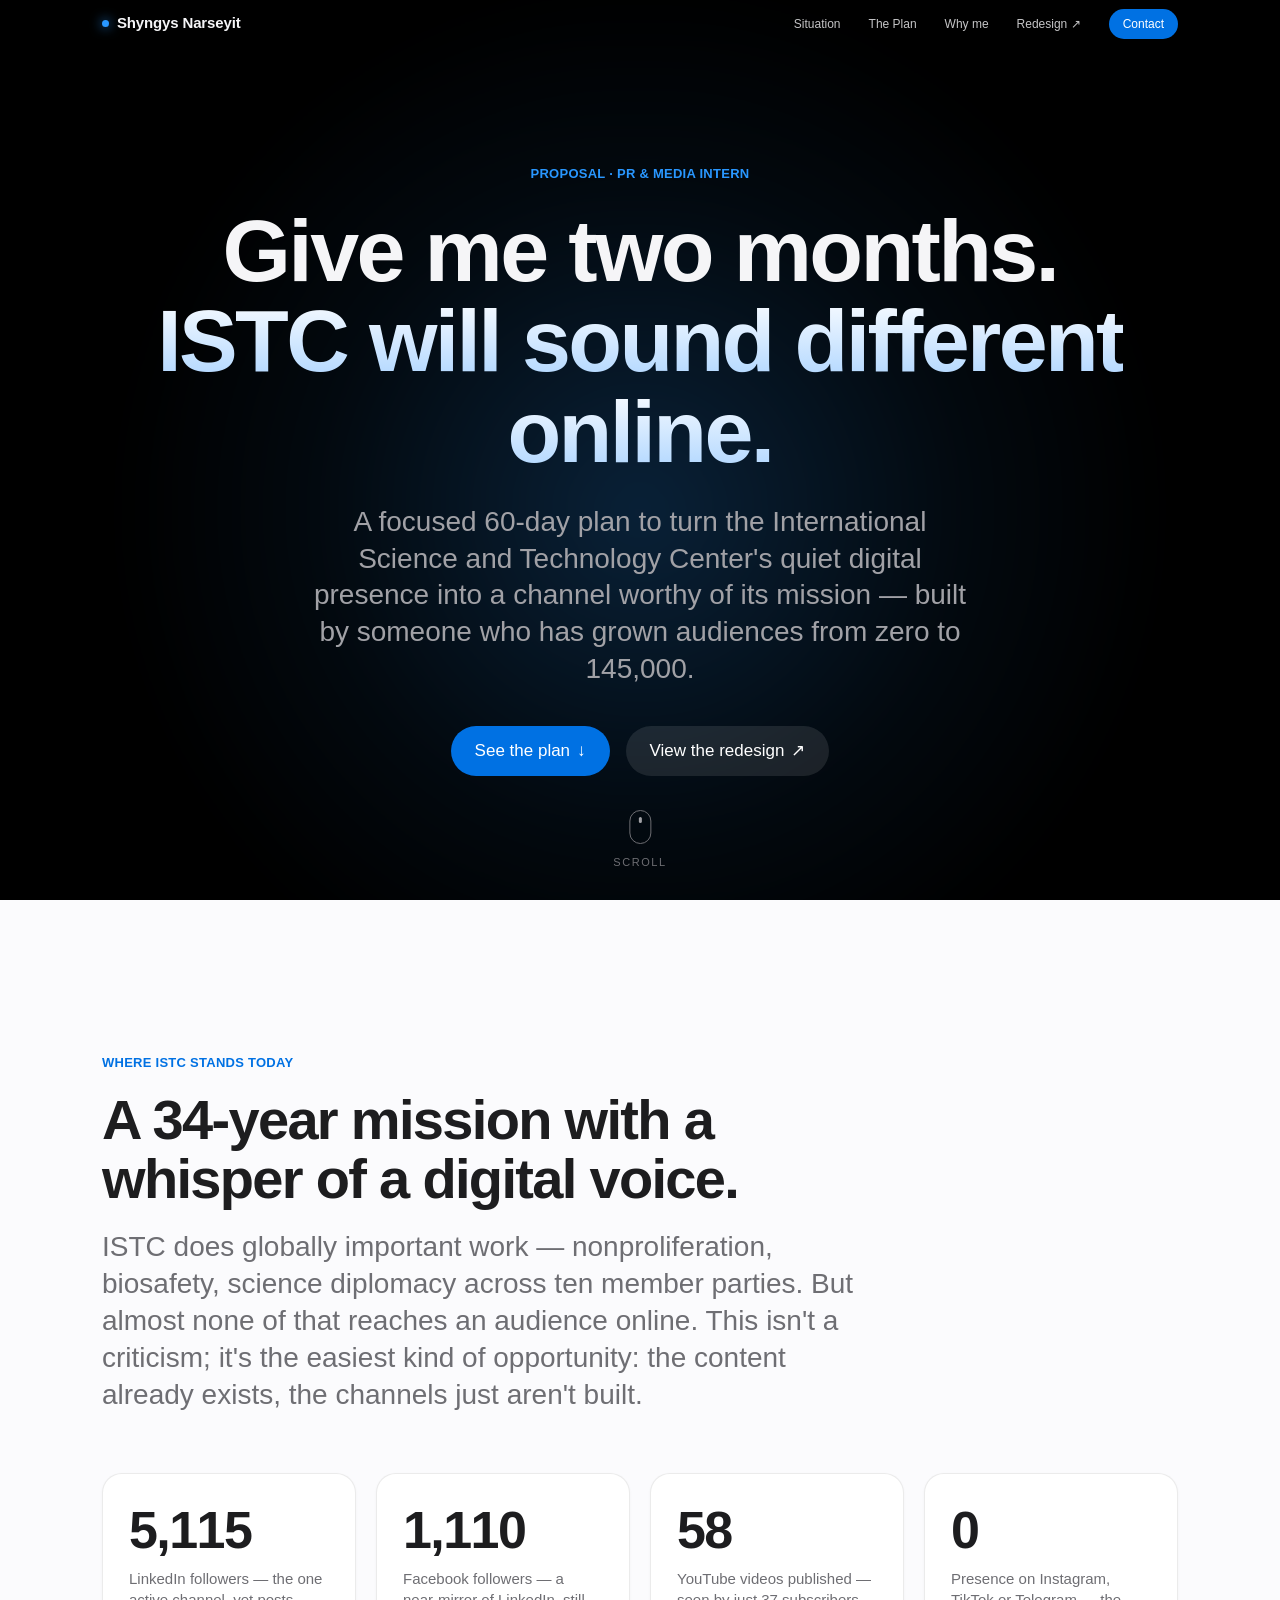
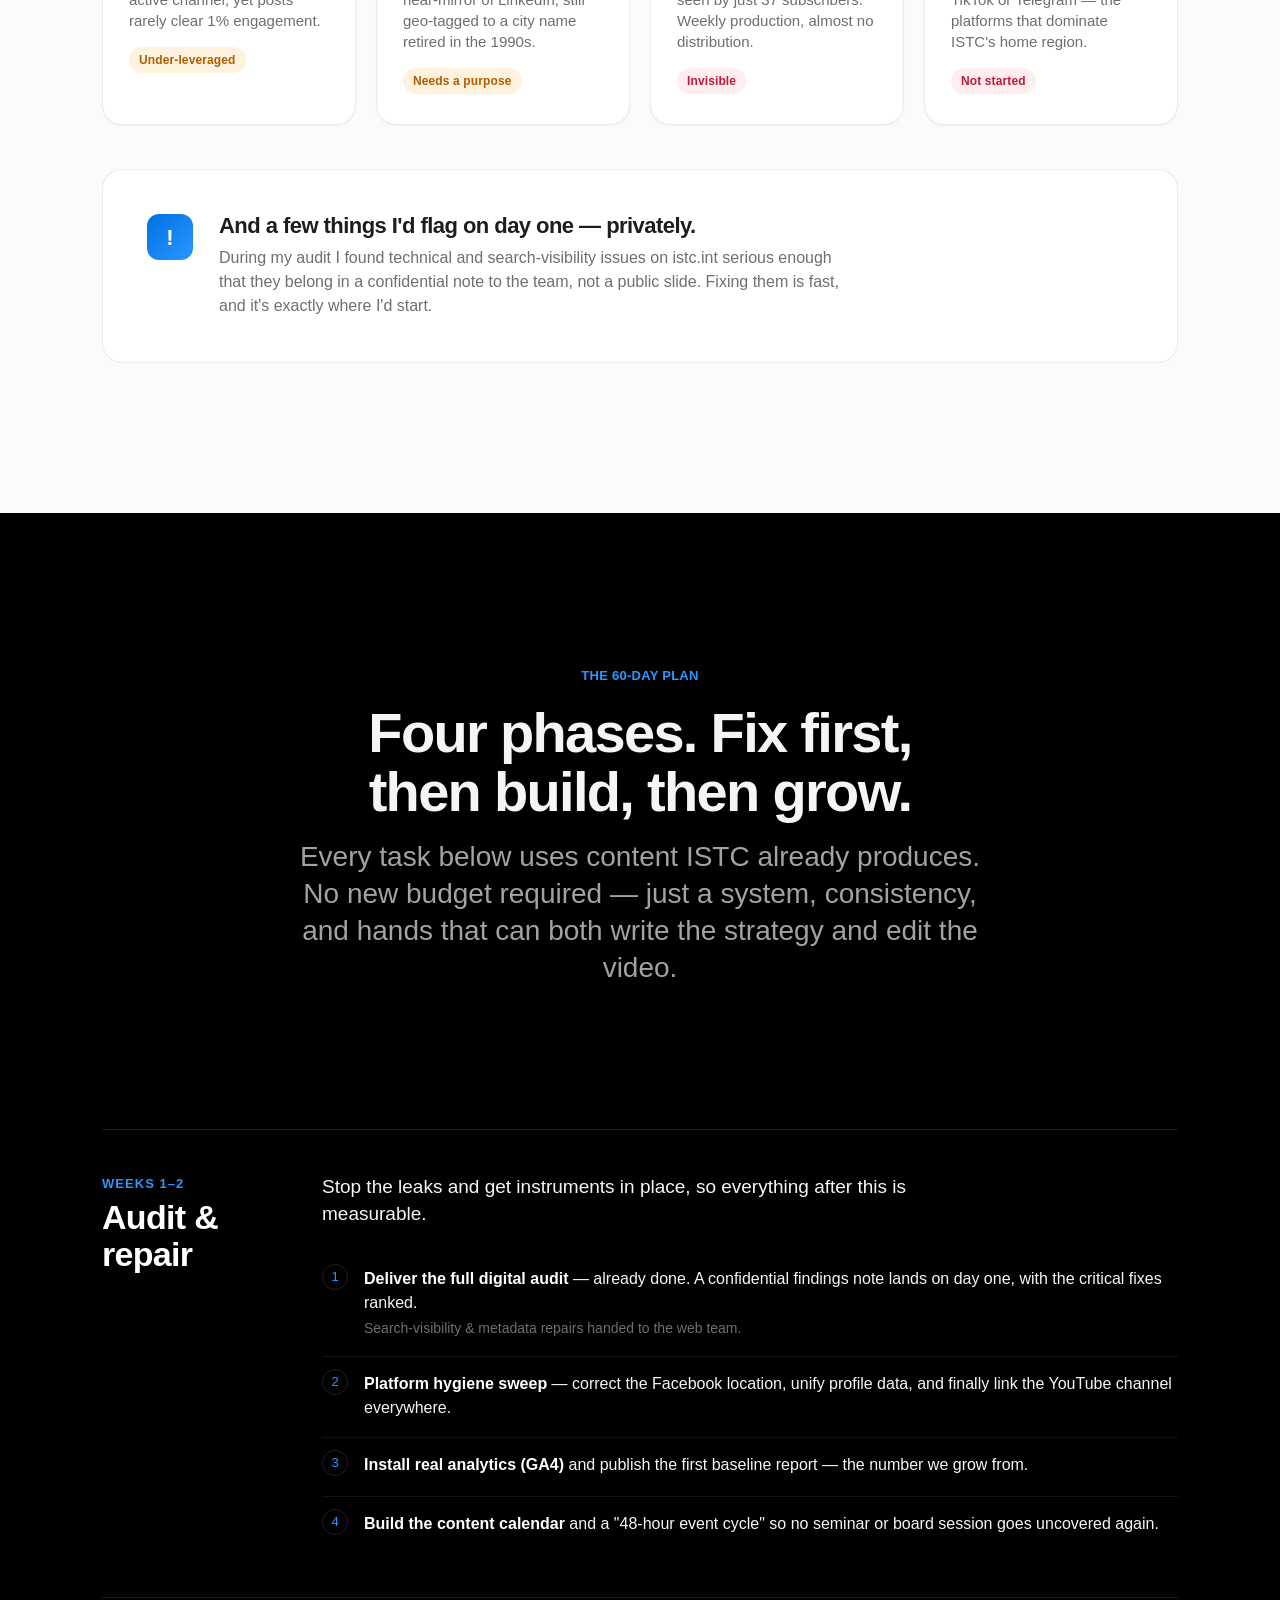
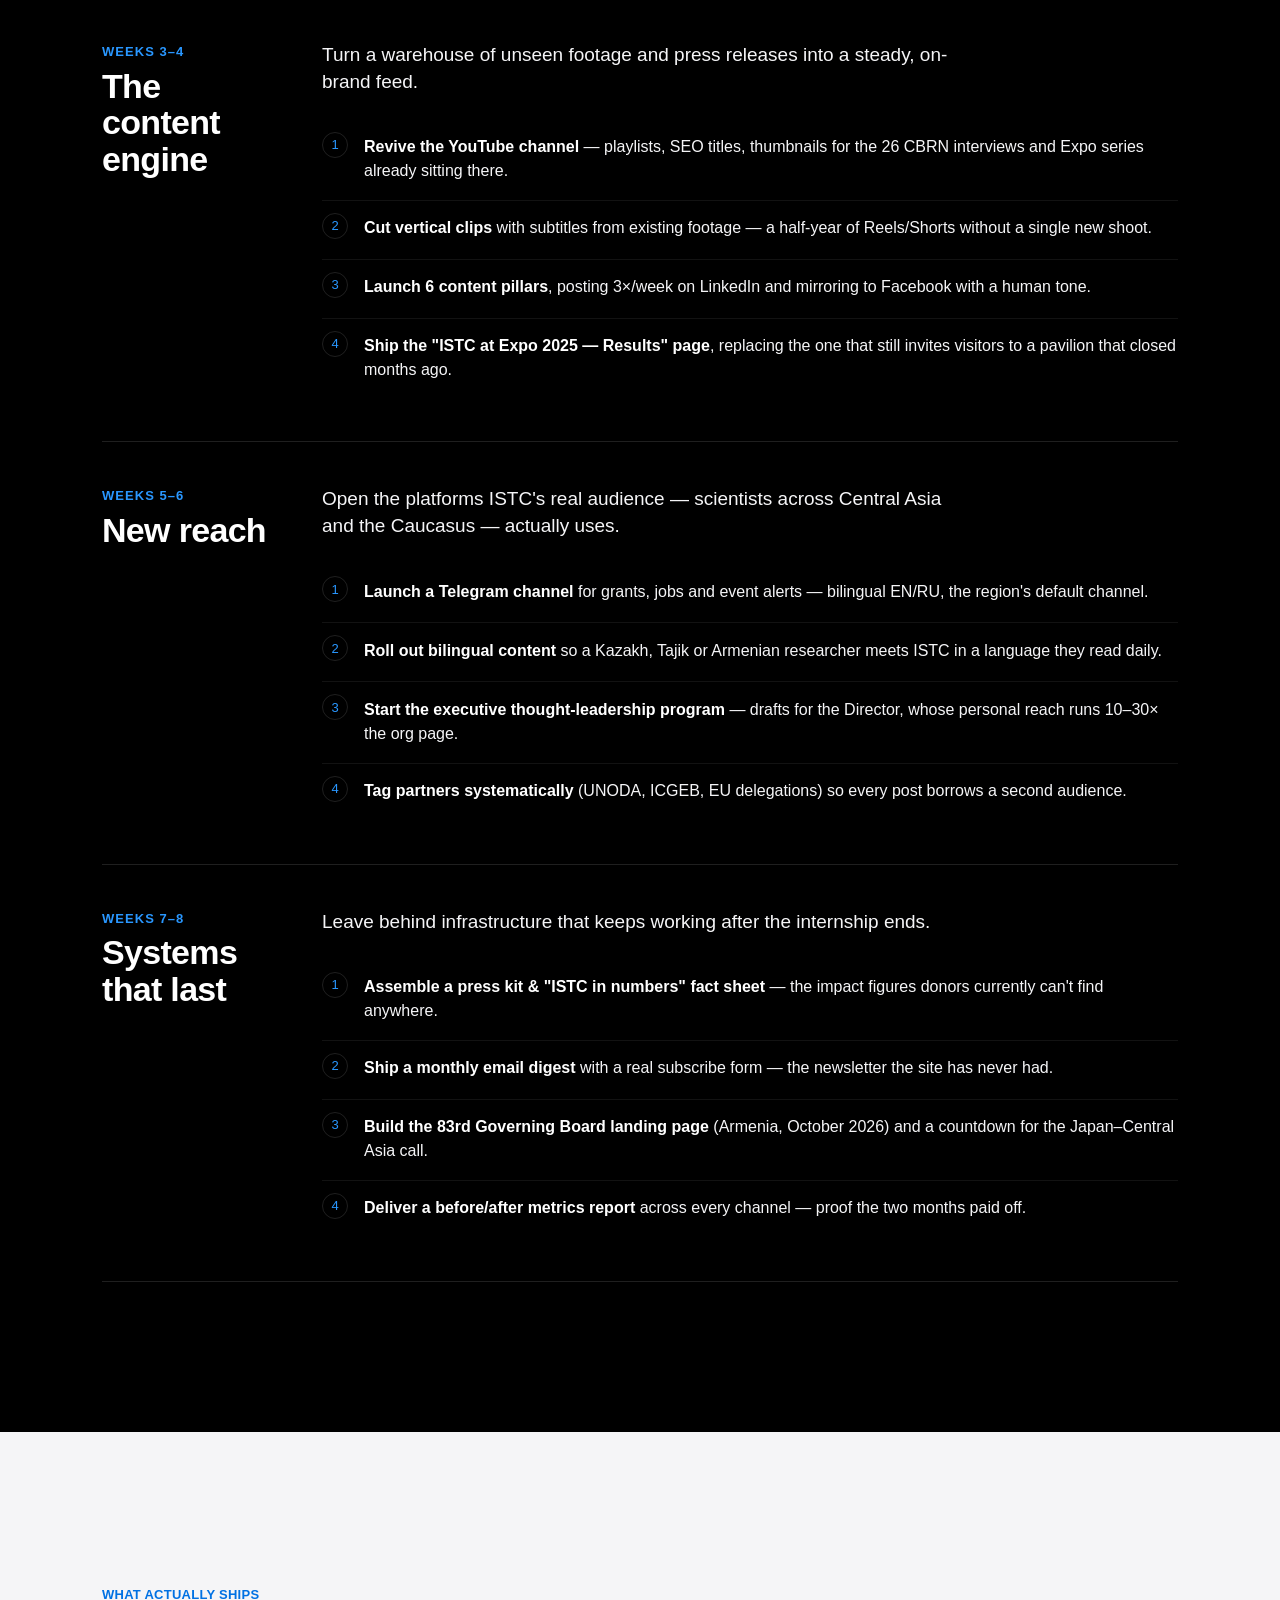
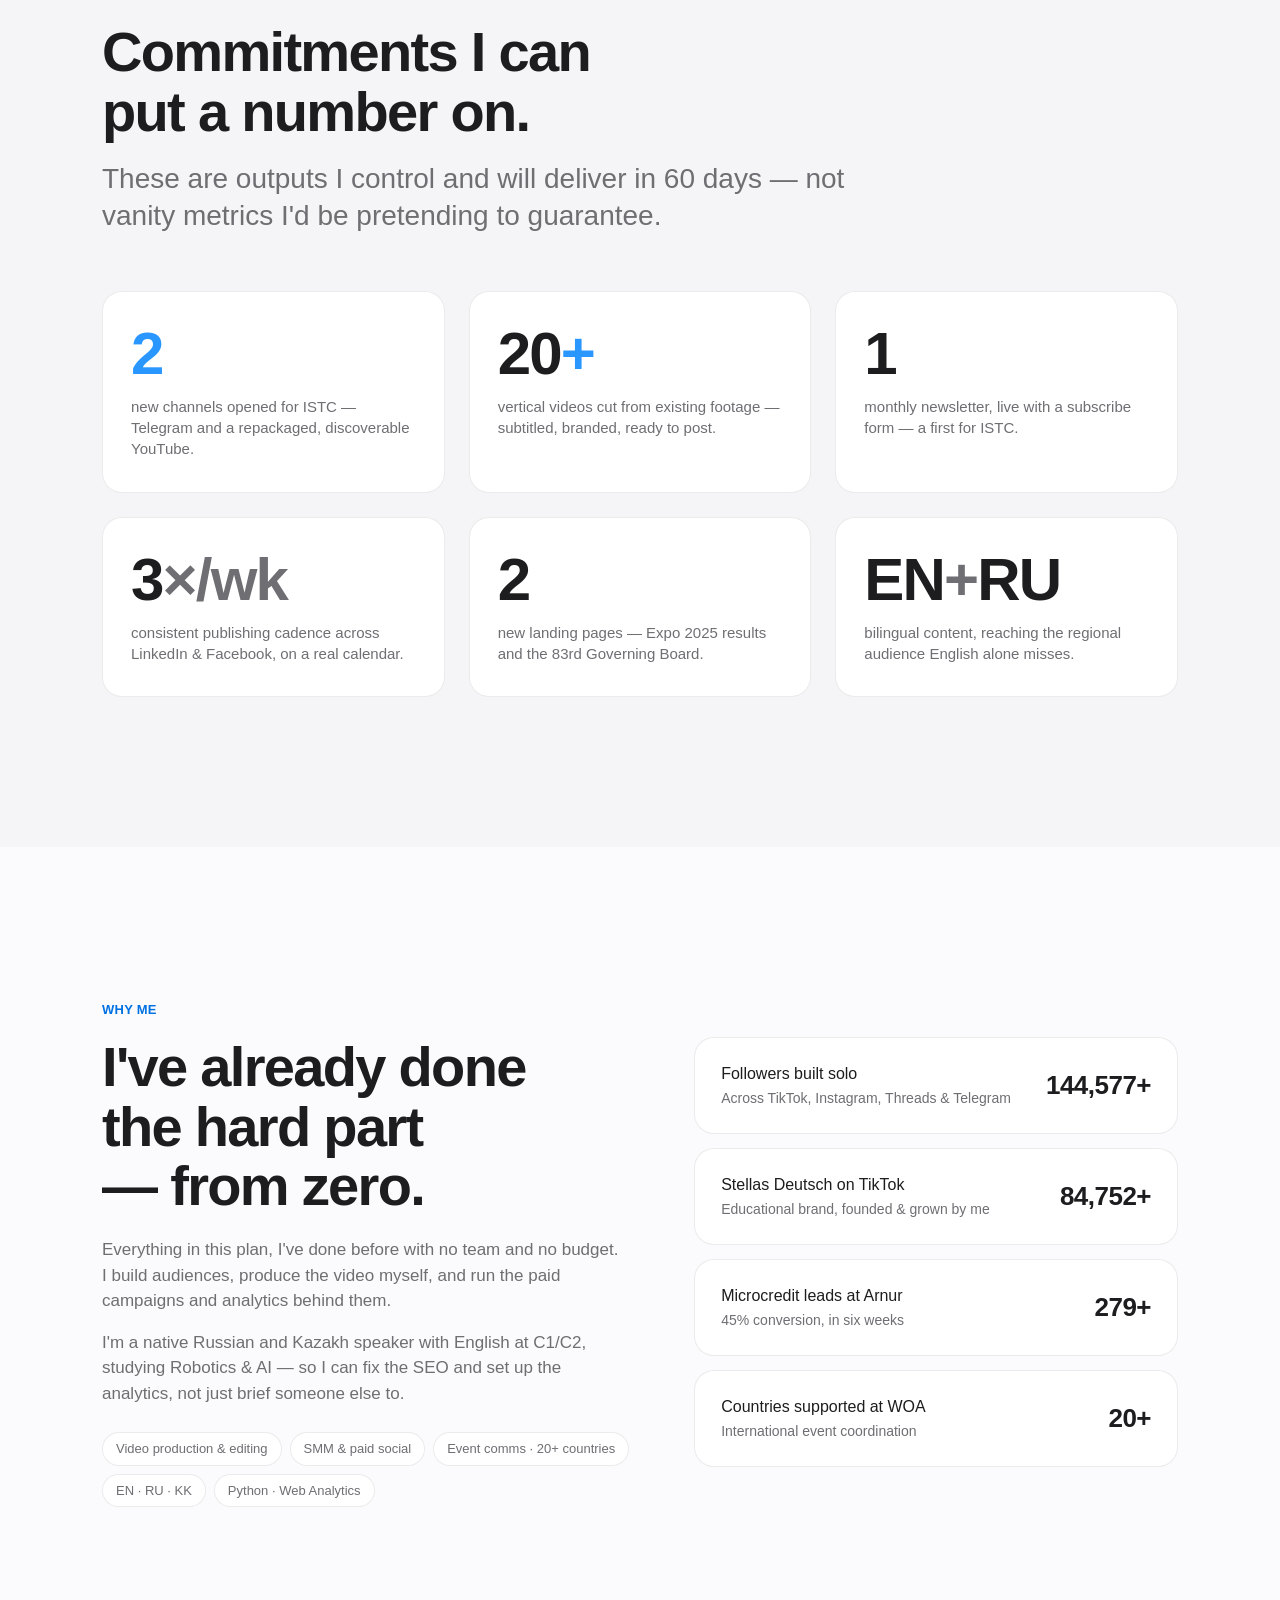
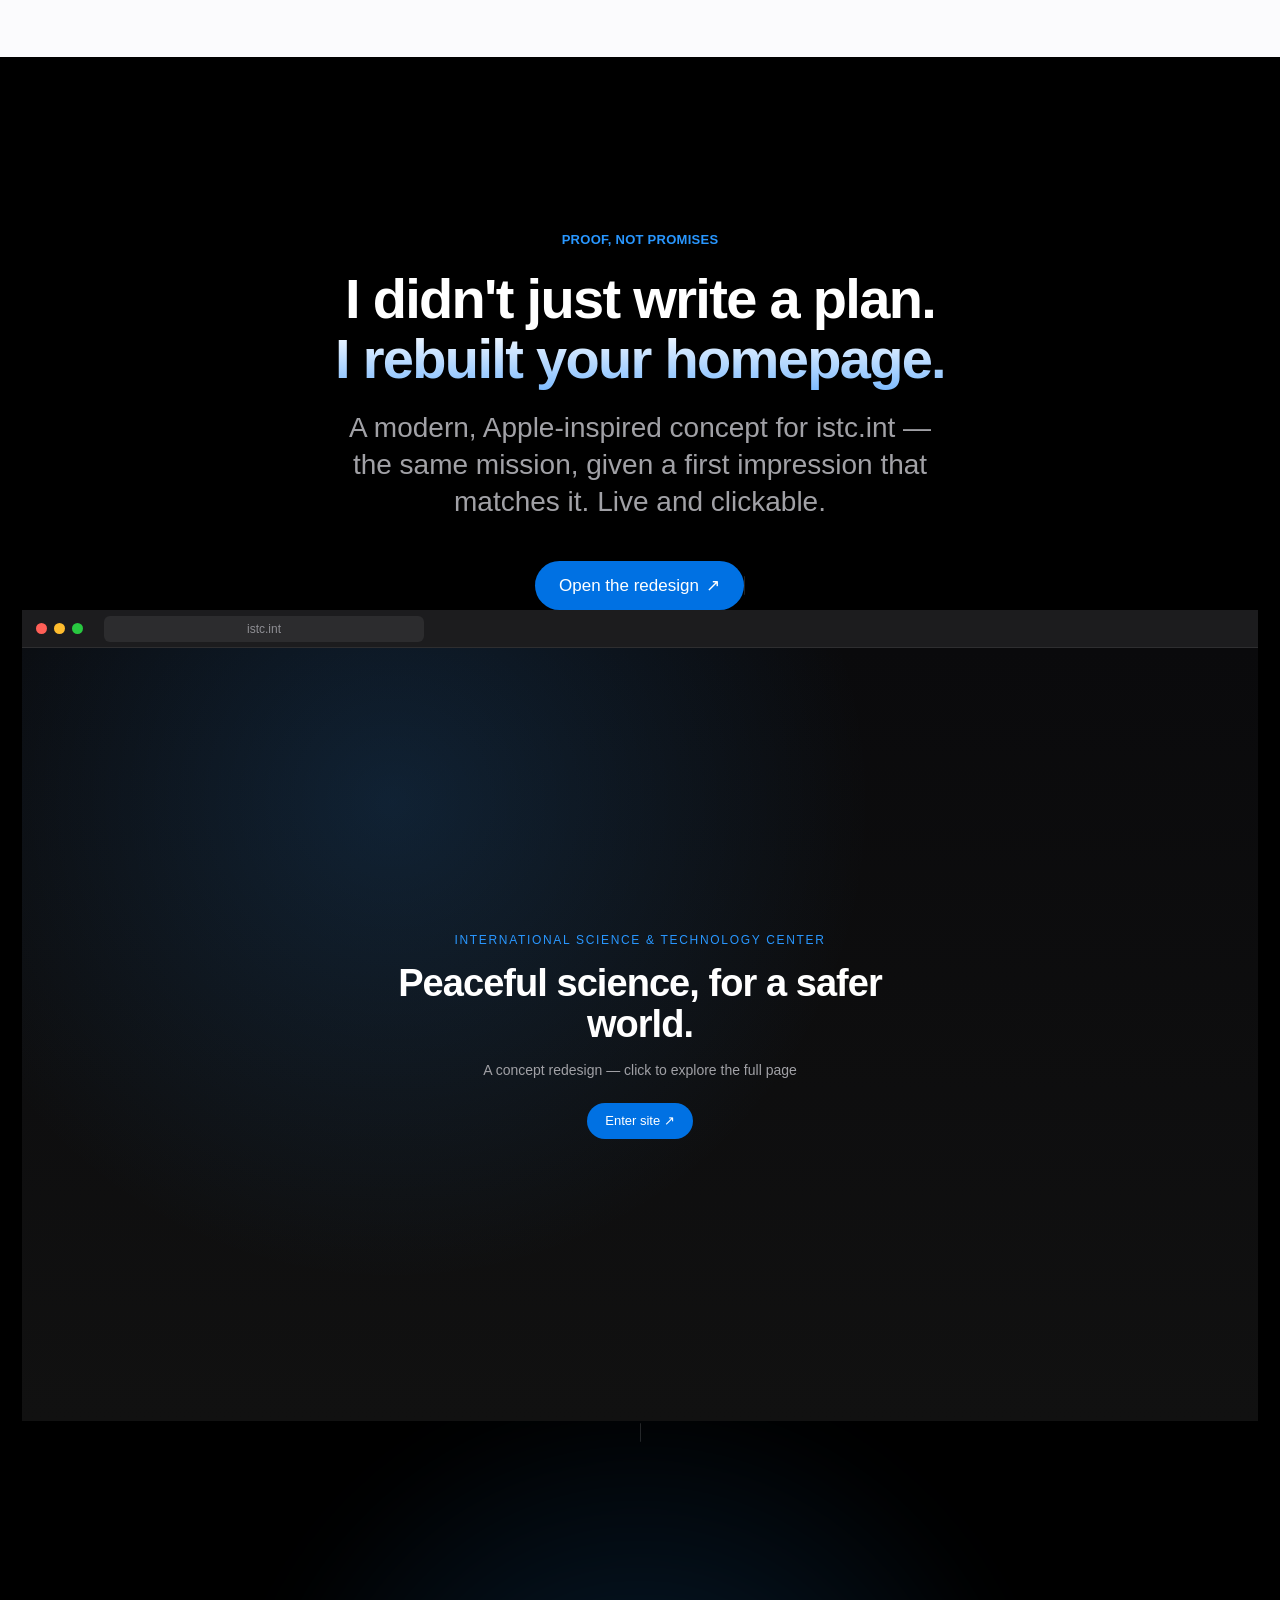
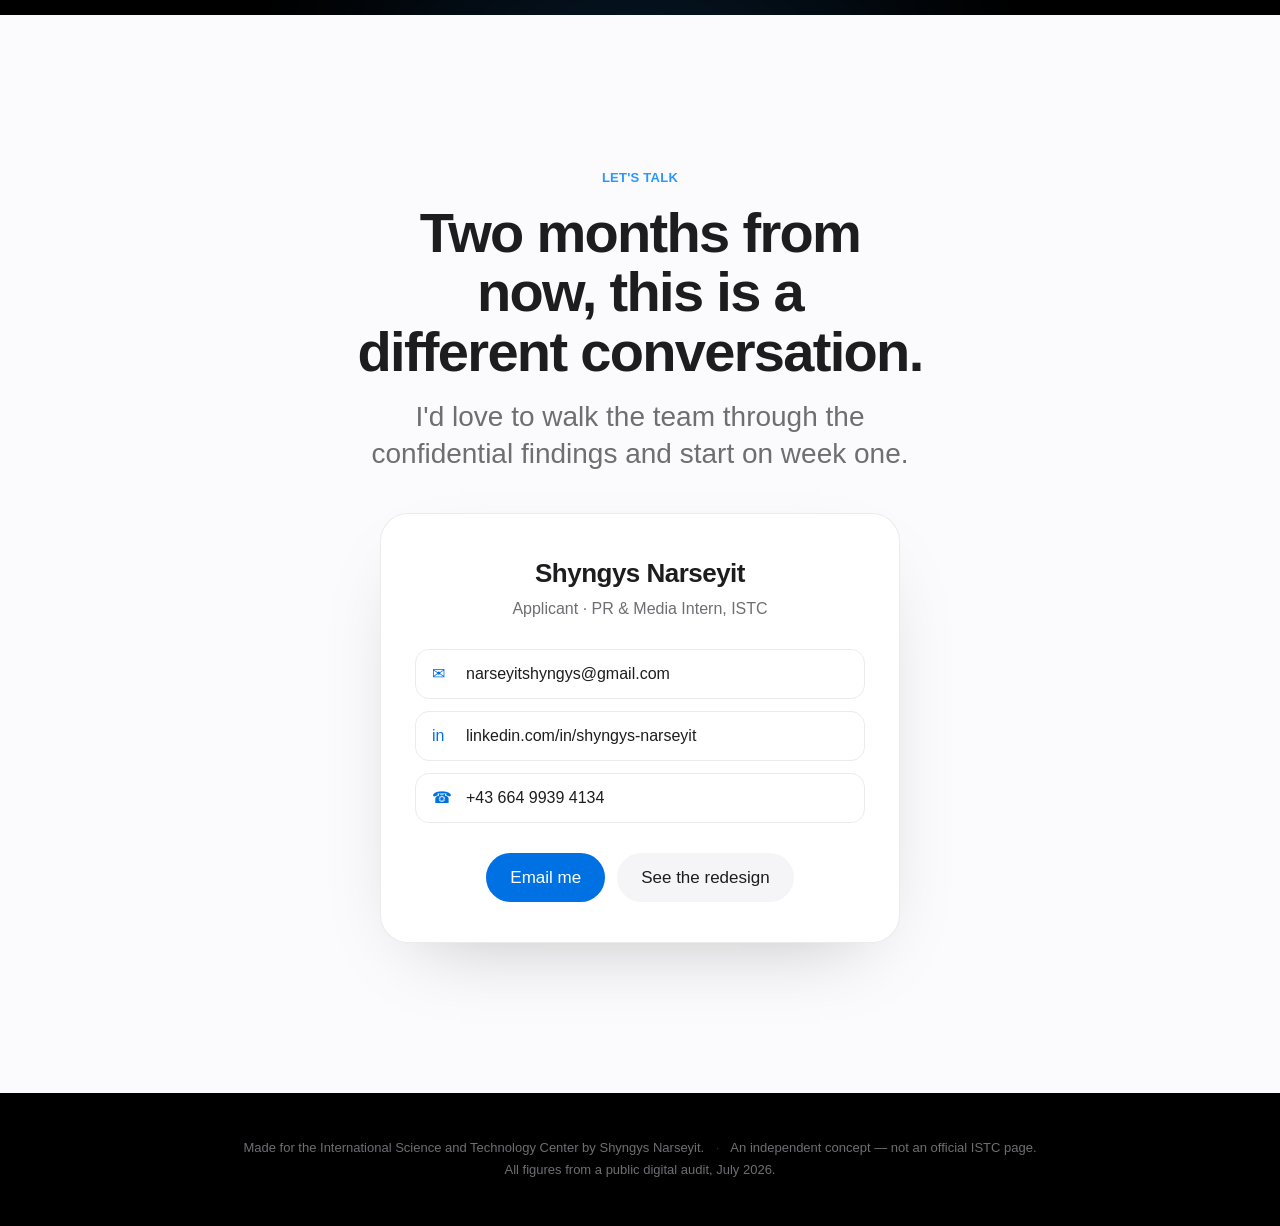
==== index.html @ 0f9c850c "ISTC digital proposal + Apple-style homepage redesign Two self-contained, responsive, animated stati" ====
<!DOCTYPE html>
<html lang="en">
<head>
<meta charset="UTF-8" />
<meta name="viewport" content="width=device-width, initial-scale=1.0" />
<title>Two Months for ISTC — Shyngys Narseyit</title>
<meta name="description" content="A 60-day communications plan for the International Science and Technology Center. By Shyngys Narseyit, applicant for PR & Media Intern." />
<style>
  :root{
    --black:#000;
    --ink:#f5f5f7;
    --ink-2:#a1a1a6;
    --ink-3:#6e6e73;
    --paper:#fbfbfd;
    --paper-2:#f5f5f7;
    --card:#ffffff;
    --line:rgba(0,0,0,.08);
    --line-d:rgba(255,255,255,.12);
    --text:#1d1d1f;
    --text-2:#6e6e73;
    --blue:#2997ff;
    --blue-solid:#0071e3;
    --blue-press:#0060c8;
    --r-lg:28px;
    --r-md:20px;
    --r-sm:14px;
    --maxw:1120px;
    --ease:cubic-bezier(.22,.61,.36,1);
    --font:-apple-system,BlinkMacSystemFont,"SF Pro Display","SF Pro Text","Helvetica Neue",Helvetica,Arial,sans-serif;
  }
  *{margin:0;padding:0;box-sizing:border-box}
  html{scroll-behavior:smooth;-webkit-text-size-adjust:100%}
  body{
    font-family:var(--font);
    background:var(--black);
    color:var(--ink);
    line-height:1.5;
    -webkit-font-smoothing:antialiased;
    text-rendering:optimizeLegibility;
    overflow-x:hidden;
  }
  ::selection{background:var(--blue-solid);color:#fff}
  a{color:inherit;text-decoration:none}
  img{max-width:100%;display:block}

  /* ---------- NAV ---------- */
  .nav{
    position:fixed;top:0;left:0;right:0;z-index:100;
    height:48px;
    display:flex;align-items:center;justify-content:center;
    background:rgba(0,0,0,0);
    transition:background .5s var(--ease),backdrop-filter .5s var(--ease),border-color .5s var(--ease);
    border-bottom:1px solid transparent;
  }
  .nav.scrolled{
    background:rgba(20,20,22,.72);
    backdrop-filter:saturate(180%) blur(20px);
    -webkit-backdrop-filter:saturate(180%) blur(20px);
    border-bottom:1px solid rgba(255,255,255,.09);
  }
  .nav-inner{
    width:100%;max-width:var(--maxw);
    padding:0 22px;
    display:flex;align-items:center;justify-content:space-between;
    font-size:12px;
  }
  .nav-logo{font-weight:600;letter-spacing:-.01em;color:#f5f5f7;font-size:15px;display:flex;align-items:center;gap:8px}
  .nav-logo .dot{width:7px;height:7px;border-radius:50%;background:var(--blue);box-shadow:0 0 12px var(--blue)}
  .nav-links{display:flex;gap:28px;align-items:center}
  .nav-links a{color:rgba(245,245,247,.8);transition:color .3s;font-weight:400}
  .nav-links a:hover{color:#fff}
  .nav-cta{
    color:#fff !important;background:var(--blue-solid);
    padding:6px 14px;border-radius:20px;font-weight:500;
    transition:background .3s,transform .3s;
  }
  .nav-cta:hover{background:var(--blue-press);transform:scale(1.03)}
  @media(max-width:720px){ .nav-links a:not(.nav-cta){display:none} }

  /* ---------- SHARED ---------- */
  .wrap{width:100%;max-width:var(--maxw);margin:0 auto;padding:0 22px}
  section{position:relative}
  .eyebrow{
    font-size:13px;font-weight:600;letter-spacing:.02em;
    color:var(--blue);text-transform:uppercase;
    display:inline-block;
  }
  h1,h2,h3{letter-spacing:-.025em;text-wrap:balance;font-weight:600;line-height:1.05}
  .display{
    font-size:clamp(40px,8.2vw,88px);
    font-weight:600;letter-spacing:-.03em;line-height:1.03;
  }
  .h2{font-size:clamp(30px,5vw,56px);letter-spacing:-.03em;line-height:1.06}
  .lead{font-size:clamp(19px,2.4vw,28px);line-height:1.32;font-weight:400}
  .muted{color:var(--ink-2)}
  .muted-d{color:var(--text-2)}

  .btn{
    display:inline-flex;align-items:center;gap:7px;
    background:var(--blue-solid);color:#fff;
    font-size:17px;font-weight:400;
    padding:12px 24px;border-radius:980px;
    transition:background .3s var(--ease),transform .3s var(--ease);
    border:none;cursor:pointer;
  }
  .btn:hover{background:var(--blue-press);transform:translateY(-1px)}
  .btn.ghost{background:rgba(255,255,255,.1);color:#fff}
  .btn.ghost:hover{background:rgba(255,255,255,.18)}
  .btn.link{background:none;color:var(--blue);padding:12px 4px}
  .btn.link:hover{background:none;text-decoration:none;transform:none;color:#5fb0ff}
  .chev{transition:transform .3s var(--ease)}
  .btn:hover .chev{transform:translateX(3px)}

  /* reveal system */
  .reveal{opacity:0;transform:translateY(34px);transition:opacity .9s var(--ease),transform .9s var(--ease)}
  .reveal.in{opacity:1;transform:none}
  .reveal.d1{transition-delay:.08s}
  .reveal.d2{transition-delay:.16s}
  .reveal.d3{transition-delay:.24s}
  .reveal.d4{transition-delay:.32s}

  /* ---------- HERO ---------- */
  .hero{
    min-height:100svh;
    display:flex;flex-direction:column;align-items:center;justify-content:center;
    text-align:center;
    padding:120px 22px 80px;
    position:relative;overflow:hidden;
  }
  .hero .hero-glow{
    position:absolute;top:-10%;left:50%;transform:translateX(-50%);
    width:min(1200px,120vw);height:min(1200px,120vw);
    background:radial-gradient(circle at center,rgba(41,151,255,.22),rgba(41,151,255,.06) 38%,transparent 62%);
    filter:blur(20px);z-index:0;pointer-events:none;
  }
  .hero > *{position:relative;z-index:1}
  .hero .eyebrow{margin-bottom:22px;opacity:0;animation:fadeUp .9s var(--ease) .1s forwards}
  .hero h1{margin-bottom:26px;opacity:0;animation:fadeUp 1s var(--ease) .22s forwards}
  .hero h1 .grad{
    background:linear-gradient(180deg,#fff 0%,#8ec5ff 130%);
    -webkit-background-clip:text;background-clip:text;color:transparent;
  }
  .hero .lead{max-width:660px;color:var(--ink-2);margin-bottom:38px;opacity:0;animation:fadeUp 1s var(--ease) .34s forwards}
  .hero .cta-row{display:flex;gap:16px;flex-wrap:wrap;justify-content:center;opacity:0;animation:fadeUp 1s var(--ease) .46s forwards}
  .scroll-cue{
    position:absolute;bottom:30px;left:50%;transform:translateX(-50%);
    z-index:1;opacity:0;animation:fadeIn 1s ease 1.2s forwards;
    font-size:11px;letter-spacing:.14em;text-transform:uppercase;color:var(--ink-3);
    display:flex;flex-direction:column;align-items:center;gap:10px;
  }
  .scroll-cue .mouse{
    width:22px;height:34px;border:1.5px solid var(--ink-3);border-radius:12px;position:relative;
  }
  .scroll-cue .mouse::after{
    content:"";position:absolute;top:6px;left:50%;transform:translateX(-50%);
    width:3px;height:6px;border-radius:2px;background:var(--ink-2);
    animation:wheel 1.8s var(--ease) infinite;
  }
  @keyframes wheel{0%{opacity:0;transform:translate(-50%,0)}30%{opacity:1}60%{opacity:1;transform:translate(-50%,9px)}100%{opacity:0;transform:translate(-50%,9px)}}
  @keyframes fadeUp{to{opacity:1;transform:none}}
  @keyframes fadeIn{to{opacity:1}}
  .hero .eyebrow,.hero h1,.hero .lead,.hero .cta-row{transform:translateY(20px)}

  /* ---------- SITUATION ---------- */
  .band{padding:clamp(90px,13vw,150px) 0}
  .band.paper{background:var(--paper);color:var(--text)}
  .band.paper .eyebrow{color:var(--blue-solid)}
  .band.paper2{background:var(--paper-2);color:var(--text)}
  .band.paper2 .eyebrow{color:var(--blue-solid)}
  .sec-head{max-width:760px;margin-bottom:60px}
  .sec-head .h2{margin:16px 0 20px}
  .sec-head .lead{color:var(--text-2)}

  .stat-grid{
    display:grid;grid-template-columns:repeat(4,1fr);gap:20px;
  }
  @media(max-width:900px){.stat-grid{grid-template-columns:repeat(2,1fr)}}
  @media(max-width:520px){.stat-grid{grid-template-columns:1fr}}
  .stat{
    background:var(--card);border:1px solid var(--line);
    border-radius:var(--r-md);padding:30px 26px;
    box-shadow:0 1px 3px rgba(0,0,0,.04);
    transition:transform .5s var(--ease),box-shadow .5s var(--ease);
  }
  .stat:hover{transform:translateY(-4px);box-shadow:0 18px 40px -18px rgba(0,0,0,.22)}
  .stat .num{font-size:clamp(38px,5vw,52px);font-weight:600;letter-spacing:-.03em;line-height:1;color:var(--text)}
  .stat .num .unit{font-size:.5em;color:var(--text-2);font-weight:500;letter-spacing:-.01em}
  .stat .lbl{margin-top:12px;font-size:15px;color:var(--text-2);line-height:1.4}
  .stat .tag{
    display:inline-block;margin-top:16px;font-size:12px;font-weight:600;
    padding:4px 10px;border-radius:20px;letter-spacing:.01em;
  }
  .tag.warn{background:#fff3e0;color:#b25c00}
  .tag.gap{background:#ffeef0;color:#c11938}
  .tag.ok{background:#e6f5ea;color:#1a7f37}

  .callout{
    margin-top:44px;background:var(--card);border:1px solid var(--line);
    border-radius:var(--r-md);padding:clamp(28px,4vw,44px);
    display:flex;gap:26px;align-items:flex-start;
  }
  .callout .mark{
    flex:none;width:46px;height:46px;border-radius:12px;
    background:linear-gradient(135deg,#0071e3,#2997ff);
    display:grid;place-items:center;color:#fff;font-size:22px;font-weight:600;
  }
  .callout h3{font-size:22px;margin-bottom:8px;color:var(--text)}
  .callout p{color:var(--text-2);font-size:16px;max-width:640px}

  /* ---------- PLAN ---------- */
  .band.dark{background:var(--black);color:var(--ink)}
  .plan-head{text-align:center;max-width:720px;margin:0 auto 20px}
  .plan-head .h2{margin:16px 0 18px}
  .plan-head .lead{color:var(--ink-2)}
  .month-tabs{display:flex;justify-content:center;gap:10px;margin:38px 0 66px}
  .month-pill{
    font-size:13px;font-weight:500;color:var(--ink-2);
    padding:8px 18px;border-radius:20px;border:1px solid var(--line-d);
  }
  .phase{
    display:grid;grid-template-columns:180px 1fr;gap:40px;
    padding:44px 0;border-top:1px solid var(--line-d);
    align-items:start;
  }
  .phase:last-child{border-bottom:1px solid var(--line-d)}
  @media(max-width:760px){.phase{grid-template-columns:1fr;gap:22px;padding:34px 0}}
  .phase-when{position:sticky;top:80px}
  .phase-when .wk{font-size:13px;font-weight:600;letter-spacing:.08em;text-transform:uppercase;color:var(--blue)}
  .phase-when .ph{font-size:clamp(26px,3.2vw,34px);font-weight:600;letter-spacing:-.02em;color:#fff;margin-top:6px;line-height:1.08}
  @media(max-width:760px){.phase-when{position:static}}
  .phase-body .goal{font-size:19px;color:var(--ink);margin-bottom:24px;max-width:640px;line-height:1.42}
  .tasks{display:flex;flex-direction:column;gap:2px}
  .task{
    display:flex;gap:16px;padding:15px 0;border-top:1px solid rgba(255,255,255,.07);
    align-items:baseline;
  }
  .task:first-child{border-top:none}
  .task .k{flex:none;width:26px;height:26px;border-radius:50%;border:1px solid var(--line-d);display:grid;place-items:center;color:var(--blue);font-size:13px;transform:translateY(-3px)}
  .task .t{font-size:16px;color:var(--ink)}
  .task .t b{color:#fff;font-weight:600}
  .task .t span{color:var(--ink-3);display:block;font-size:14px;margin-top:3px}

  /* ---------- TARGETS ---------- */
  .targets-grid{display:grid;grid-template-columns:repeat(3,1fr);gap:24px;margin-top:56px}
  @media(max-width:820px){.targets-grid{grid-template-columns:1fr 1fr}}
  @media(max-width:520px){.targets-grid{grid-template-columns:1fr}}
  .target{
    border:1px solid var(--line-d);border-radius:var(--r-md);padding:32px 28px;
    background:linear-gradient(180deg,rgba(255,255,255,.04),rgba(255,255,255,.01));
  }
  .target .big{font-size:clamp(40px,6vw,60px);font-weight:600;letter-spacing:-.03em;line-height:1;color:#fff}
  .target .big .plus{color:var(--blue)}
  .target .cap{margin-top:12px;color:var(--ink-2);font-size:15px;line-height:1.42}
  .disclaimer{margin-top:34px;font-size:13px;color:var(--ink-3);max-width:640px}

  /* ---------- PROOF ---------- */
  .proof-grid{display:grid;grid-template-columns:1.1fr 1fr;gap:60px;align-items:center}
  @media(max-width:860px){.proof-grid{grid-template-columns:1fr;gap:40px}}
  .proof-lead .h2{margin:16px 0 22px}
  .proof-lead p{color:var(--text-2);font-size:17px;margin-bottom:16px;max-width:520px}
  .proof-lead p b{color:var(--text)}
  .proof-cards{display:flex;flex-direction:column;gap:14px}
  .pcard{
    background:var(--card);border:1px solid var(--line);border-radius:var(--r-md);
    padding:24px 26px;display:flex;justify-content:space-between;align-items:center;gap:20px;
    transition:transform .5s var(--ease),box-shadow .5s var(--ease);
  }
  .pcard:hover{transform:translateX(4px);box-shadow:0 14px 34px -18px rgba(0,0,0,.2)}
  .pcard .pl{font-size:16px;color:var(--text);font-weight:500}
  .pcard .pl span{display:block;font-size:14px;color:var(--text-2);font-weight:400;margin-top:2px}
  .pcard .pn{font-size:26px;font-weight:600;letter-spacing:-.02em;color:var(--text);white-space:nowrap;font-variant-numeric:tabular-nums}
  .pill-row{display:flex;flex-wrap:wrap;gap:8px;margin-top:26px}
  .mini{font-size:13px;color:var(--text-2);border:1px solid var(--line);padding:6px 13px;border-radius:20px;background:var(--card)}

  /* ---------- REDESIGN CTA ---------- */
  .redesign{
    background:var(--black);color:#fff;text-align:center;
    padding:clamp(100px,15vw,170px) 22px;position:relative;overflow:hidden;
  }
  .redesign .glow2{
    position:absolute;bottom:-40%;left:50%;transform:translateX(-50%);
    width:min(1000px,130vw);height:min(900px,110vw);
    background:radial-gradient(circle,rgba(41,151,255,.20),transparent 60%);
    filter:blur(30px);pointer-events:none;
  }
  .redesign > *{position:relative;z-index:1}
  .redesign .eyebrow{color:var(--blue)}
  .redesign .h2{margin:18px auto 22px;max-width:760px}
  .redesign .h2 .grad{background:linear-gradient(180deg,#fff,#7fbcff);-webkit-background-clip:text;background-clip:text;color:transparent}
  .redesign .lead{color:var(--ink-2);max-width:600px;margin:0 auto 40px}
  .browser{
    max-width:900px;margin:60px auto 0;border-radius:16px;overflow:hidden;
    border:1px solid rgba(255,255,255,.14);
    box-shadow:0 40px 120px -40px rgba(0,0,0,.9);
    transition:transform .7s var(--ease),box-shadow .7s var(--ease);
  }
  .browser:hover{transform:translateY(-6px) scale(1.008)}
  .browser .bar{height:38px;background:#1c1c1e;display:flex;align-items:center;padding:0 14px;gap:7px;border-bottom:1px solid rgba(255,255,255,.08)}
  .browser .bar i{width:11px;height:11px;border-radius:50%;display:block}
  .browser .bar i:nth-child(1){background:#ff5f57}
  .browser .bar i:nth-child(2){background:#febc2e}
  .browser .bar i:nth-child(3){background:#28c840}
  .browser .url{margin-left:14px;font-size:12px;color:#8e8e93;background:#2c2c2e;border-radius:6px;padding:4px 14px;flex:1;max-width:320px}
  .browser .shot{
    aspect-ratio:16/10;
    background:
      radial-gradient(circle at 30% 20%,rgba(41,151,255,.16),transparent 45%),
      linear-gradient(180deg,#0a0a0c,#111);
    display:flex;flex-direction:column;align-items:center;justify-content:center;text-align:center;padding:30px;gap:14px;
  }
  .browser .shot .mini-flag{font-size:12px;letter-spacing:.14em;text-transform:uppercase;color:var(--blue)}
  .browser .shot .mini-h{font-size:clamp(22px,3.4vw,38px);font-weight:600;letter-spacing:-.025em;color:#fff;max-width:560px;line-height:1.1}
  .browser .shot .mini-s{font-size:14px;color:var(--ink-2)}
  .browser .shot .fakebtn{margin-top:8px;font-size:13px;background:var(--blue-solid);color:#fff;padding:8px 18px;border-radius:20px}

  /* ---------- CONTACT ---------- */
  .band.contact{background:var(--paper);color:var(--text);text-align:center;padding:clamp(90px,13vw,150px) 22px}
  .band.contact .h2{margin:14px auto 18px;max-width:640px}
  .band.contact .lead{color:var(--text-2);max-width:560px;margin:0 auto 40px}
  .contact-card{
    max-width:520px;margin:0 auto;background:var(--card);border:1px solid var(--line);
    border-radius:var(--r-lg);padding:40px 34px;box-shadow:0 30px 80px -40px rgba(0,0,0,.28);
  }
  .contact-card .name{font-size:26px;font-weight:600;letter-spacing:-.02em;color:var(--text)}
  .contact-card .role{color:var(--text-2);font-size:16px;margin-top:4px}
  .contact-lines{display:flex;flex-direction:column;gap:12px;margin:28px 0 30px;text-align:left}
  .cline{display:flex;align-items:center;gap:14px;font-size:16px;color:var(--text);padding:12px 16px;border:1px solid var(--line);border-radius:var(--r-sm);transition:border-color .3s,background .3s}
  .cline:hover{border-color:var(--blue-solid);background:rgba(0,113,227,.03)}
  .cline .ic{flex:none;width:20px;color:var(--blue-solid)}
  .contact-actions{display:flex;gap:12px;justify-content:center;flex-wrap:wrap}

  footer{background:var(--black);color:var(--ink-3);text-align:center;padding:44px 22px;font-size:13px;line-height:1.7}
  footer a{color:var(--ink-2)}
  footer .sep{opacity:.4;margin:0 8px}

  @media(prefers-reduced-motion:reduce){
    *{animation:none !important;transition:none !important;scroll-behavior:auto !important}
    .reveal{opacity:1;transform:none}
    .hero .eyebrow,.hero h1,.hero .lead,.hero .cta-row{opacity:1;transform:none}
  }
</style>
</head>
<body>

<nav class="nav" id="nav">
  <div class="nav-inner">
    <a href="#top" class="nav-logo"><span class="dot"></span>Shyngys&nbsp;Narseyit</a>
    <div class="nav-links">
      <a href="#situation">Situation</a>
      <a href="#plan">The Plan</a>
      <a href="#proof">Why me</a>
      <a href="redesign/" target="_blank" rel="noopener">Redesign ↗</a>
      <a href="#contact" class="nav-cta">Contact</a>
    </div>
  </div>
</nav>

<!-- HERO -->
<header class="hero" id="top">
  <div class="hero-glow" id="glow"></div>
  <span class="eyebrow">Proposal · PR &amp; Media Intern</span>
  <h1 class="display">Give me two months.<br><span class="grad">ISTC will sound different online.</span></h1>
  <p class="lead">A focused 60-day plan to turn the International Science and Technology Center's quiet digital presence into a channel worthy of its mission — built by someone who has grown audiences from zero to 145,000.</p>
  <div class="cta-row">
    <a href="#plan" class="btn">See the plan <span class="chev">↓</span></a>
    <a href="redesign/" target="_blank" rel="noopener" class="btn ghost">View the redesign <span class="chev">↗</span></a>
  </div>
  <div class="scroll-cue"><div class="mouse"></div>Scroll</div>
</header>

<!-- SITUATION -->
<section class="band paper" id="situation">
  <div class="wrap">
    <div class="sec-head reveal">
      <span class="eyebrow">Where ISTC stands today</span>
      <h2 class="h2">A 34-year mission with a whisper of a digital voice.</h2>
      <p class="lead">ISTC does globally important work — nonproliferation, biosafety, science diplomacy across ten member parties. But almost none of that reaches an audience online. This isn't a criticism; it's the easiest kind of opportunity: the content already exists, the channels just aren't built.</p>
    </div>

    <div class="stat-grid">
      <div class="stat reveal d1">
        <div class="num" data-count="5115">0</div>
        <div class="lbl">LinkedIn followers — the one active channel, yet posts rarely clear 1% engagement.</div>
        <span class="tag warn">Under-leveraged</span>
      </div>
      <div class="stat reveal d2">
        <div class="num" data-count="1110">0</div>
        <div class="lbl">Facebook followers — a near-mirror of LinkedIn, still geo-tagged to a city name retired in the 1990s.</div>
        <span class="tag warn">Needs a purpose</span>
      </div>
      <div class="stat reveal d3">
        <div class="num" data-count="58">0</div>
        <div class="lbl">YouTube videos published — seen by just 37 subscribers. Weekly production, almost no distribution.</div>
        <span class="tag gap">Invisible</span>
      </div>
      <div class="stat reveal d4">
        <div class="num">0</div>
        <div class="lbl">Presence on Instagram, TikTok or Telegram — the platforms that dominate ISTC's home region.</div>
        <span class="tag gap">Not started</span>
      </div>
    </div>

    <div class="callout reveal">
      <div class="mark">!</div>
      <div>
        <h3>And a few things I'd flag on day one — privately.</h3>
        <p>During my audit I found technical and search-visibility issues on istc.int serious enough that they belong in a confidential note to the team, not a public slide. Fixing them is fast, and it's exactly where I'd start.</p>
      </div>
    </div>
  </div>
</section>

<!-- PLAN -->
<section class="band dark" id="plan">
  <div class="wrap">
    <div class="plan-head reveal">
      <span class="eyebrow">The 60-day plan</span>
      <h2 class="h2">Four phases. Fix first, then build, then grow.</h2>
      <p class="lead">Every task below uses content ISTC already produces. No new budget required — just a system, consistency, and hands that can both write the strategy and edit the video.</p>
    </div>

    <div class="month-tabs reveal">
      <span class="month-pill">Month 1 — Fix &amp; Foundation</span>
      <span class="month-pill">Month 2 — Build &amp; Amplify</span>
    </div>

    <div class="phase reveal">
      <div class="phase-when">
        <div class="wk">Weeks 1–2</div>
        <div class="ph">Audit &amp; repair</div>
      </div>
      <div class="phase-body">
        <p class="goal">Stop the leaks and get instruments in place, so everything after this is measurable.</p>
        <div class="tasks">
          <div class="task"><span class="k">1</span><span class="t"><b>Deliver the full digital audit</b> — already done. A confidential findings note lands on day one, with the critical fixes ranked.<span>Search-visibility &amp; metadata repairs handed to the web team.</span></span></div>
          <div class="task"><span class="k">2</span><span class="t"><b>Platform hygiene sweep</b> — correct the Facebook location, unify profile data, and finally link the YouTube channel everywhere.</span></div>
          <div class="task"><span class="k">3</span><span class="t"><b>Install real analytics (GA4)</b> and publish the first baseline report — the number we grow from.</span></div>
          <div class="task"><span class="k">4</span><span class="t"><b>Build the content calendar</b> and a "48-hour event cycle" so no seminar or board session goes uncovered again.</span></div>
        </div>
      </div>
    </div>

    <div class="phase reveal">
      <div class="phase-when">
        <div class="wk">Weeks 3–4</div>
        <div class="ph">The content engine</div>
      </div>
      <div class="phase-body">
        <p class="goal">Turn a warehouse of unseen footage and press releases into a steady, on-brand feed.</p>
        <div class="tasks">
          <div class="task"><span class="k">1</span><span class="t"><b>Revive the YouTube channel</b> — playlists, SEO titles, thumbnails for the 26 CBRN interviews and Expo series already sitting there.</span></div>
          <div class="task"><span class="k">2</span><span class="t"><b>Cut vertical clips</b> with subtitles from existing footage — a half-year of Reels/Shorts without a single new shoot.</span></div>
          <div class="task"><span class="k">3</span><span class="t"><b>Launch 6 content pillars</b>, posting 3×/week on LinkedIn and mirroring to Facebook with a human tone.</span></div>
          <div class="task"><span class="k">4</span><span class="t"><b>Ship the "ISTC at Expo 2025 — Results" page</b>, replacing the one that still invites visitors to a pavilion that closed months ago.</span></div>
        </div>
      </div>
    </div>

    <div class="phase reveal">
      <div class="phase-when">
        <div class="wk">Weeks 5–6</div>
        <div class="ph">New reach</div>
      </div>
      <div class="phase-body">
        <p class="goal">Open the platforms ISTC's real audience — scientists across Central Asia and the Caucasus — actually uses.</p>
        <div class="tasks">
          <div class="task"><span class="k">1</span><span class="t"><b>Launch a Telegram channel</b> for grants, jobs and event alerts — bilingual EN/RU, the region's default channel.</span></div>
          <div class="task"><span class="k">2</span><span class="t"><b>Roll out bilingual content</b> so a Kazakh, Tajik or Armenian researcher meets ISTC in a language they read daily.</span></div>
          <div class="task"><span class="k">3</span><span class="t"><b>Start the executive thought-leadership program</b> — drafts for the Director, whose personal reach runs 10–30× the org page.</span></div>
          <div class="task"><span class="k">4</span><span class="t"><b>Tag partners systematically</b> (UNODA, ICGEB, EU delegations) so every post borrows a second audience.</span></div>
        </div>
      </div>
    </div>

    <div class="phase reveal">
      <div class="phase-when">
        <div class="wk">Weeks 7–8</div>
        <div class="ph">Systems that last</div>
      </div>
      <div class="phase-body">
        <p class="goal">Leave behind infrastructure that keeps working after the internship ends.</p>
        <div class="tasks">
          <div class="task"><span class="k">1</span><span class="t"><b>Assemble a press kit &amp; "ISTC in numbers" fact sheet</b> — the impact figures donors currently can't find anywhere.</span></div>
          <div class="task"><span class="k">2</span><span class="t"><b>Ship a monthly email digest</b> with a real subscribe form — the newsletter the site has never had.</span></div>
          <div class="task"><span class="k">3</span><span class="t"><b>Build the 83rd Governing Board landing page</b> (Armenia, October 2026) and a countdown for the Japan–Central Asia call.</span></div>
          <div class="task"><span class="k">4</span><span class="t"><b>Deliver a before/after metrics report</b> across every channel — proof the two months paid off.</span></div>
        </div>
      </div>
    </div>
  </div>
</section>

<!-- TARGETS -->
<section class="band paper2">
  <div class="wrap">
    <div class="sec-head reveal" style="margin-bottom:0">
      <span class="eyebrow">What actually ships</span>
      <h2 class="h2">Commitments I can put a number on.</h2>
      <p class="lead">These are outputs I control and will deliver in 60 days — not vanity metrics I'd be pretending to guarantee.</p>
    </div>
    <div class="targets-grid">
      <div class="target reveal d1" style="border-color:var(--line);background:var(--card)">
        <div class="big" style="color:var(--text)"><span class="plus">2</span></div>
        <div class="cap" style="color:var(--text-2)">new channels opened for ISTC — Telegram and a repackaged, discoverable YouTube.</div>
      </div>
      <div class="target reveal d2" style="border-color:var(--line);background:var(--card)">
        <div class="big" style="color:var(--text)">20<span class="plus">+</span></div>
        <div class="cap" style="color:var(--text-2)">vertical videos cut from existing footage — subtitled, branded, ready to post.</div>
      </div>
      <div class="target reveal d3" style="border-color:var(--line);background:var(--card)">
        <div class="big" style="color:var(--text)">1</div>
        <div class="cap" style="color:var(--text-2)">monthly newsletter, live with a subscribe form — a first for ISTC.</div>
      </div>
      <div class="target reveal d1" style="border-color:var(--line);background:var(--card)">
        <div class="big" style="color:var(--text)">3<span style="color:var(--text-2)">×/wk</span></div>
        <div class="cap" style="color:var(--text-2)">consistent publishing cadence across LinkedIn &amp; Facebook, on a real calendar.</div>
      </div>
      <div class="target reveal d2" style="border-color:var(--line);background:var(--card)">
        <div class="big" style="color:var(--text)">2</div>
        <div class="cap" style="color:var(--text-2)">new landing pages — Expo 2025 results and the 83rd Governing Board.</div>
      </div>
      <div class="target reveal d3" style="border-color:var(--line);background:var(--card)">
        <div class="big" style="color:var(--text)">EN<span style="color:var(--text-2)">+</span>RU</div>
        <div class="cap" style="color:var(--text-2)">bilingual content, reaching the regional audience English alone misses.</div>
      </div>
    </div>
  </div>
</section>

<!-- PROOF -->
<section class="band paper" id="proof">
  <div class="wrap">
    <div class="proof-grid">
      <div class="proof-lead reveal">
        <span class="eyebrow">Why me</span>
        <h2 class="h2">I've already done the hard part — from zero.</h2>
        <p>Everything in this plan, I've done before with no team and no budget. I build audiences, produce the video myself, and run the paid campaigns and analytics behind them.</p>
        <p>I'm a native Russian and Kazakh speaker with English at C1/C2, studying Robotics &amp; AI — so I can fix the SEO and set up the analytics, not just brief someone else to.</p>
        <div class="pill-row">
          <span class="mini">Video production &amp; editing</span>
          <span class="mini">SMM &amp; paid social</span>
          <span class="mini">Event comms · 20+ countries</span>
          <span class="mini">EN · RU · KK</span>
          <span class="mini">Python · Web Analytics</span>
        </div>
      </div>
      <div class="proof-cards">
        <div class="pcard reveal d1">
          <div class="pl">Followers built solo<span>Across TikTok, Instagram, Threads &amp; Telegram</span></div>
          <div class="pn" data-count="145000" data-suffix="+">0</div>
        </div>
        <div class="pcard reveal d2">
          <div class="pl">Stellas Deutsch on TikTok<span>Educational brand, founded &amp; grown by me</span></div>
          <div class="pn" data-count="85000" data-suffix="+">0</div>
        </div>
        <div class="pcard reveal d3">
          <div class="pl">Microcredit leads at Arnur<span>45% conversion, in six weeks</span></div>
          <div class="pn" data-count="280" data-suffix="+">0</div>
        </div>
        <div class="pcard reveal d4">
          <div class="pl">Countries supported at WOA<span>International event coordination</span></div>
          <div class="pn" data-count="20" data-suffix="+">0</div>
        </div>
      </div>
    </div>
  </div>
</section>

<!-- REDESIGN CTA -->
<section class="redesign">
  <div class="glow2"></div>
  <span class="eyebrow">Proof, not promises</span>
  <h2 class="h2">I didn't just write a plan.<br><span class="grad">I rebuilt your homepage.</span></h2>
  <p class="lead">A modern, Apple-inspired concept for istc.int — the same mission, given a first impression that matches it. Live and clickable.</p>
  <a href="redesign/" target="_blank" rel="noopener" class="btn">Open the redesign <span class="chev">↗</span></a>
  <a href="redesign/" target="_blank" rel="noopener" class="browser reveal" aria-label="Open the ISTC website redesign">
    <div class="bar"><i></i><i></i><i></i><span class="url">istc.int</span></div>
    <div class="shot">
      <span class="mini-flag">International Science &amp; Technology Center</span>
      <span class="mini-h">Peaceful science, for a safer world.</span>
      <span class="mini-s">A concept redesign — click to explore the full page</span>
      <span class="fakebtn">Enter site ↗</span>
    </div>
  </a>
</section>

<!-- CONTACT -->
<section class="band contact" id="contact">
  <div class="wrap">
    <span class="eyebrow">Let's talk</span>
    <h2 class="h2">Two months from now, this is a different conversation.</h2>
    <p class="lead">I'd love to walk the team through the confidential findings and start on week one.</p>
    <div class="contact-card reveal">
      <div class="name">Shyngys Narseyit</div>
      <div class="role">Applicant · PR &amp; Media Intern, ISTC</div>
      <div class="contact-lines">
        <a class="cline" href="mailto:narseyitshyngys@gmail.com"><span class="ic">✉</span>narseyitshyngys@gmail.com</a>
        <a class="cline" href="https://www.linkedin.com/in/shyngys-narseyit" target="_blank" rel="noopener"><span class="ic">in</span>linkedin.com/in/shyngys-narseyit</a>
        <a class="cline" href="tel:+436649939 4134"><span class="ic">☎</span>+43 664 9939 4134</a>
      </div>
      <div class="contact-actions">
        <a href="mailto:narseyitshyngys@gmail.com" class="btn">Email me</a>
        <a href="redesign/" target="_blank" rel="noopener" class="btn ghost" style="background:var(--paper-2);color:var(--text)">See the redesign</a>
      </div>
    </div>
  </div>
</section>

<footer>
  Made for the International Science and Technology Center by Shyngys Narseyit.
  <span class="sep">·</span> An independent concept — not an official ISTC page.
  <br>All figures from a public digital audit, July 2026.
</footer>

<script>
(function(){
  var nav=document.getElementById('nav');
  var reduce=window.matchMedia('(prefers-reduced-motion: reduce)').matches;

  // nav background on scroll
  function onScroll(){
    if(window.scrollY>20)nav.classList.add('scrolled');else nav.classList.remove('scrolled');
  }
  window.addEventListener('scroll',onScroll,{passive:true});onScroll();

  // hero glow parallax
  var glow=document.getElementById('glow');
  if(glow && !reduce){
    window.addEventListener('scroll',function(){
      var y=window.scrollY;
      if(y<900) glow.style.transform='translateX(-50%) translateY('+(y*0.3)+'px)';
    },{passive:true});
  }

  // reveal on scroll
  var io=new IntersectionObserver(function(entries){
    entries.forEach(function(e){
      if(e.isIntersecting){e.target.classList.add('in');io.unobserve(e.target);}
    });
  },{threshold:0.14,rootMargin:'0px 0px -8% 0px'});
  document.querySelectorAll('.reveal').forEach(function(el){io.observe(el);});

  // count-up
  function easeOut(t){return 1-Math.pow(1-t,3);}
  function fmt(n){return n.toLocaleString('en-US');}
  function countUp(el){
    var target=+el.getAttribute('data-count');
    var suffix=el.getAttribute('data-suffix')||'';
    var dur=1400, start=null;
    if(reduce){el.textContent=fmt(target)+suffix;return;}
    function step(ts){
      if(!start)start=ts;
      var p=Math.min((ts-start)/dur,1);
      el.textContent=fmt(Math.round(target*easeOut(p)))+suffix;
      if(p<1)requestAnimationFrame(step);
    }
    requestAnimationFrame(step);
  }
  var cio=new IntersectionObserver(function(entries){
    entries.forEach(function(e){
      if(e.isIntersecting){countUp(e.target);cio.unobserve(e.target);}
    });
  },{threshold:0.6});
  document.querySelectorAll('[data-count]').forEach(function(el){cio.observe(el);});
})();
</script>
</body>
</html>
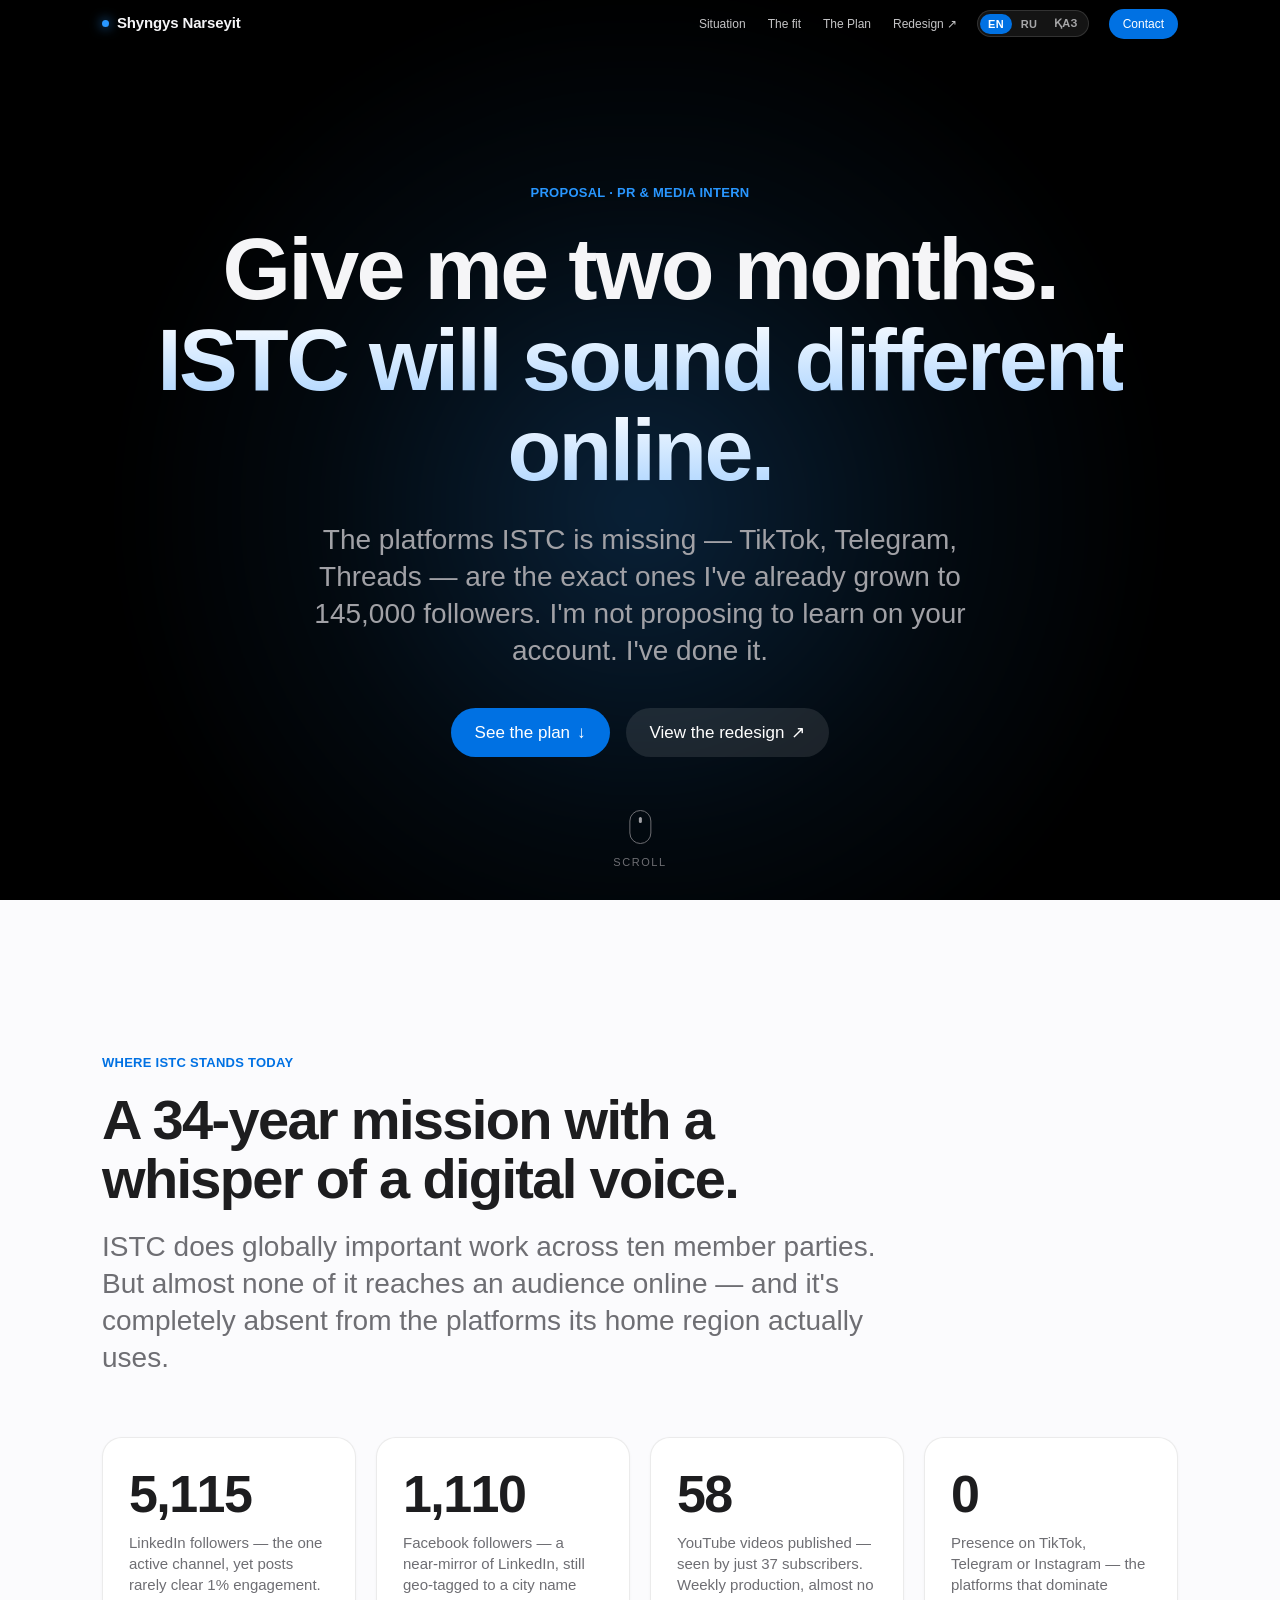
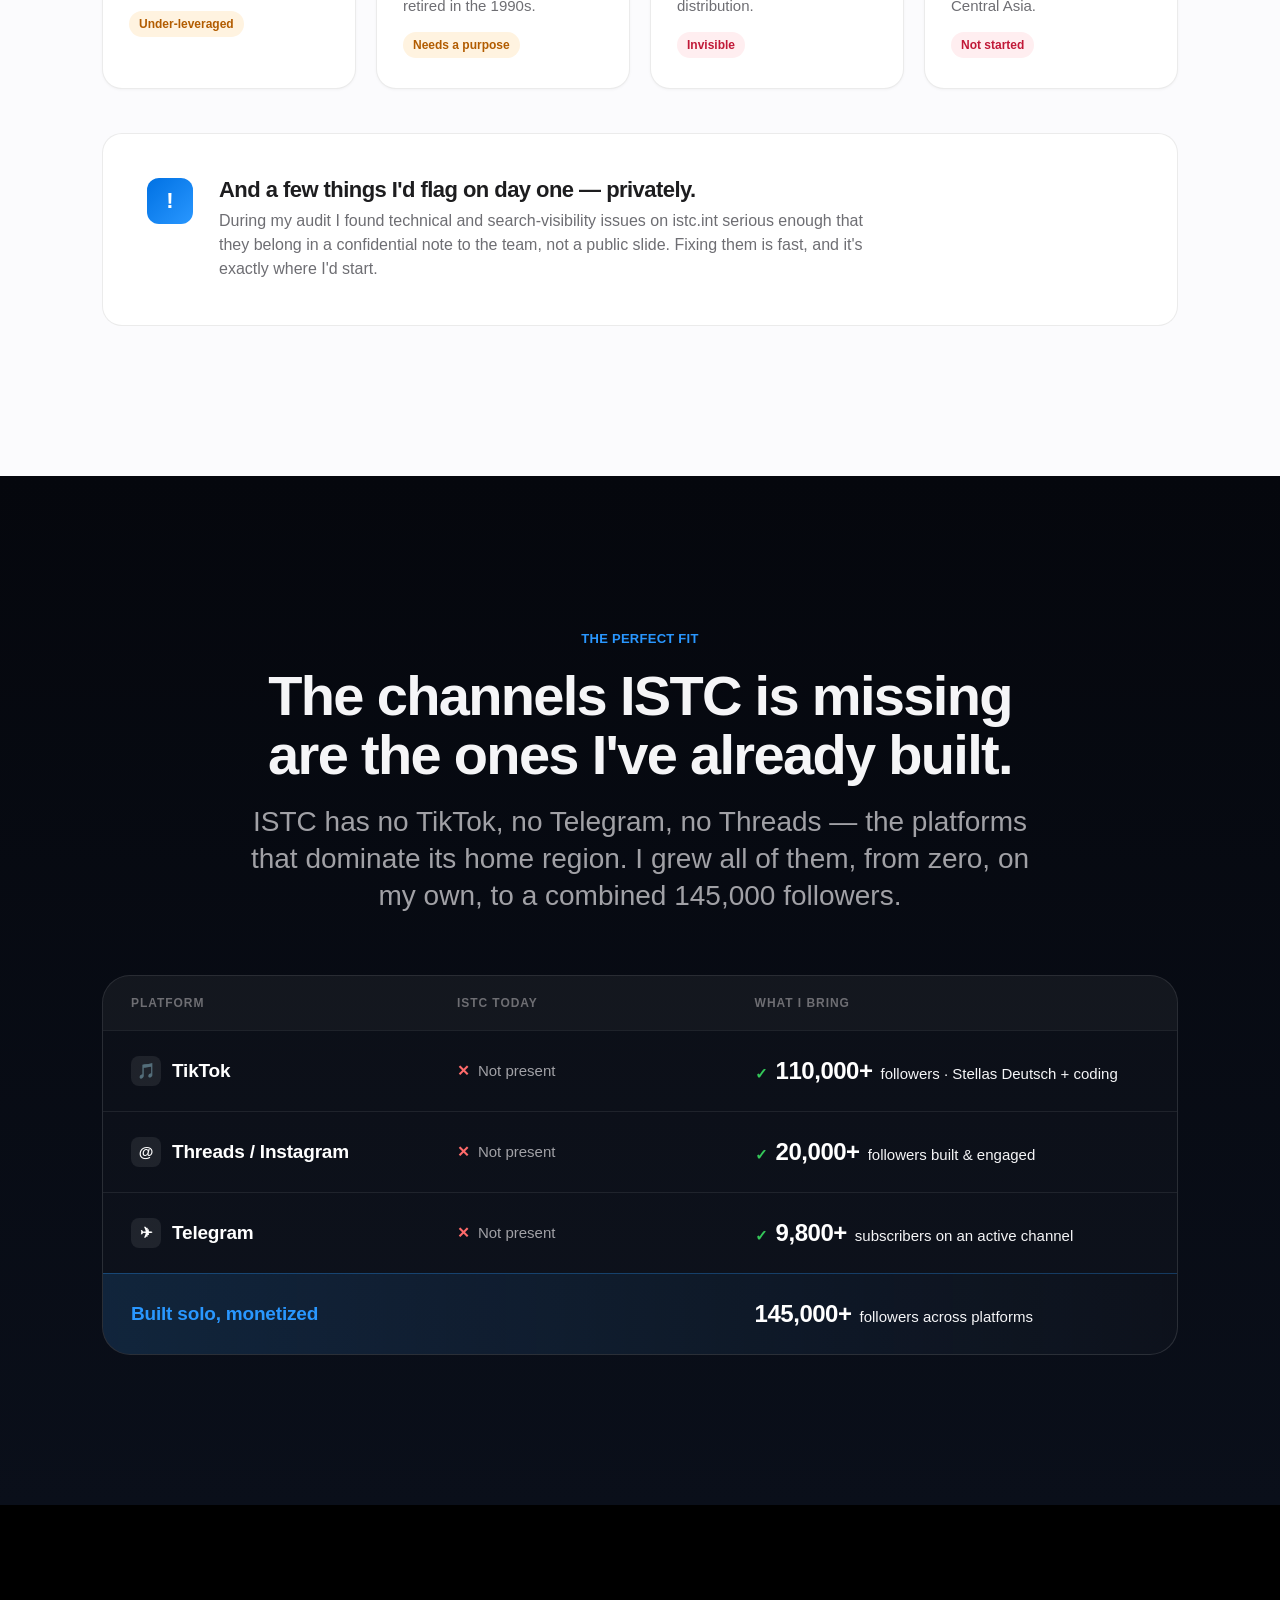
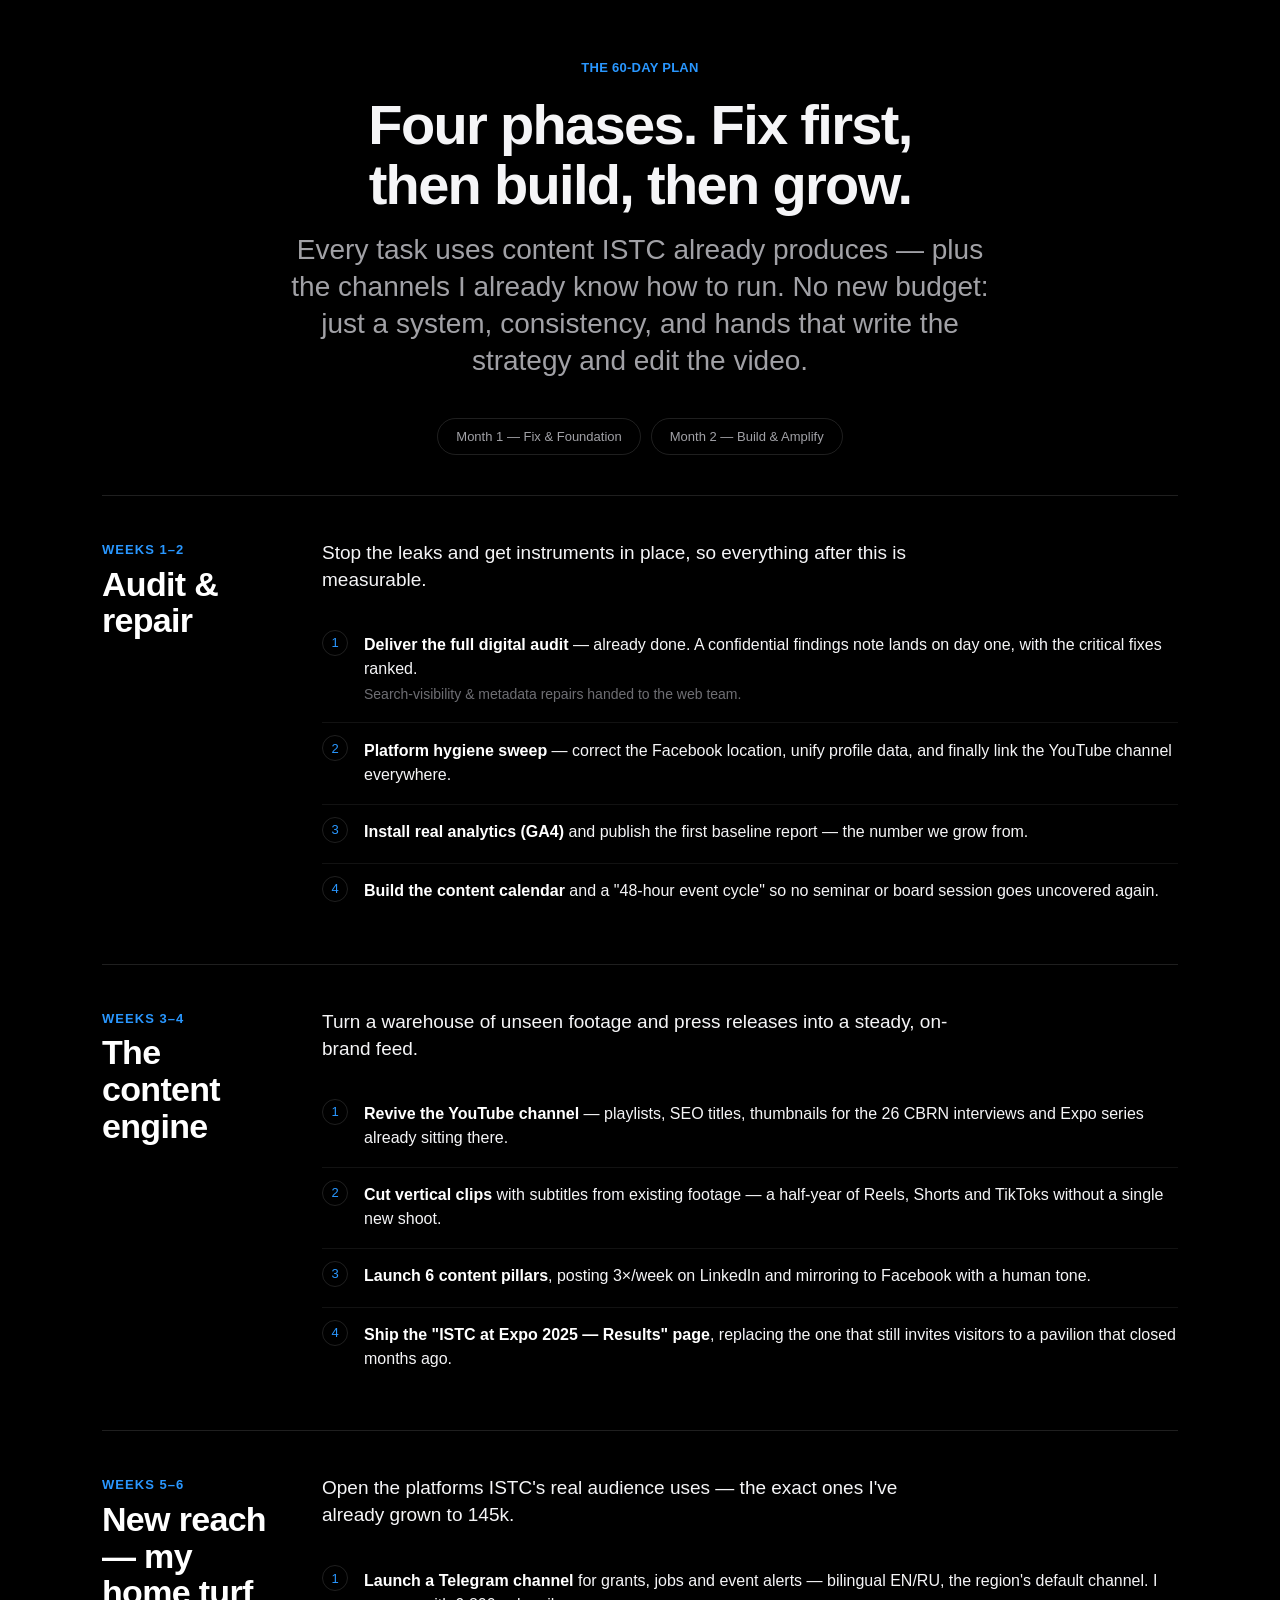
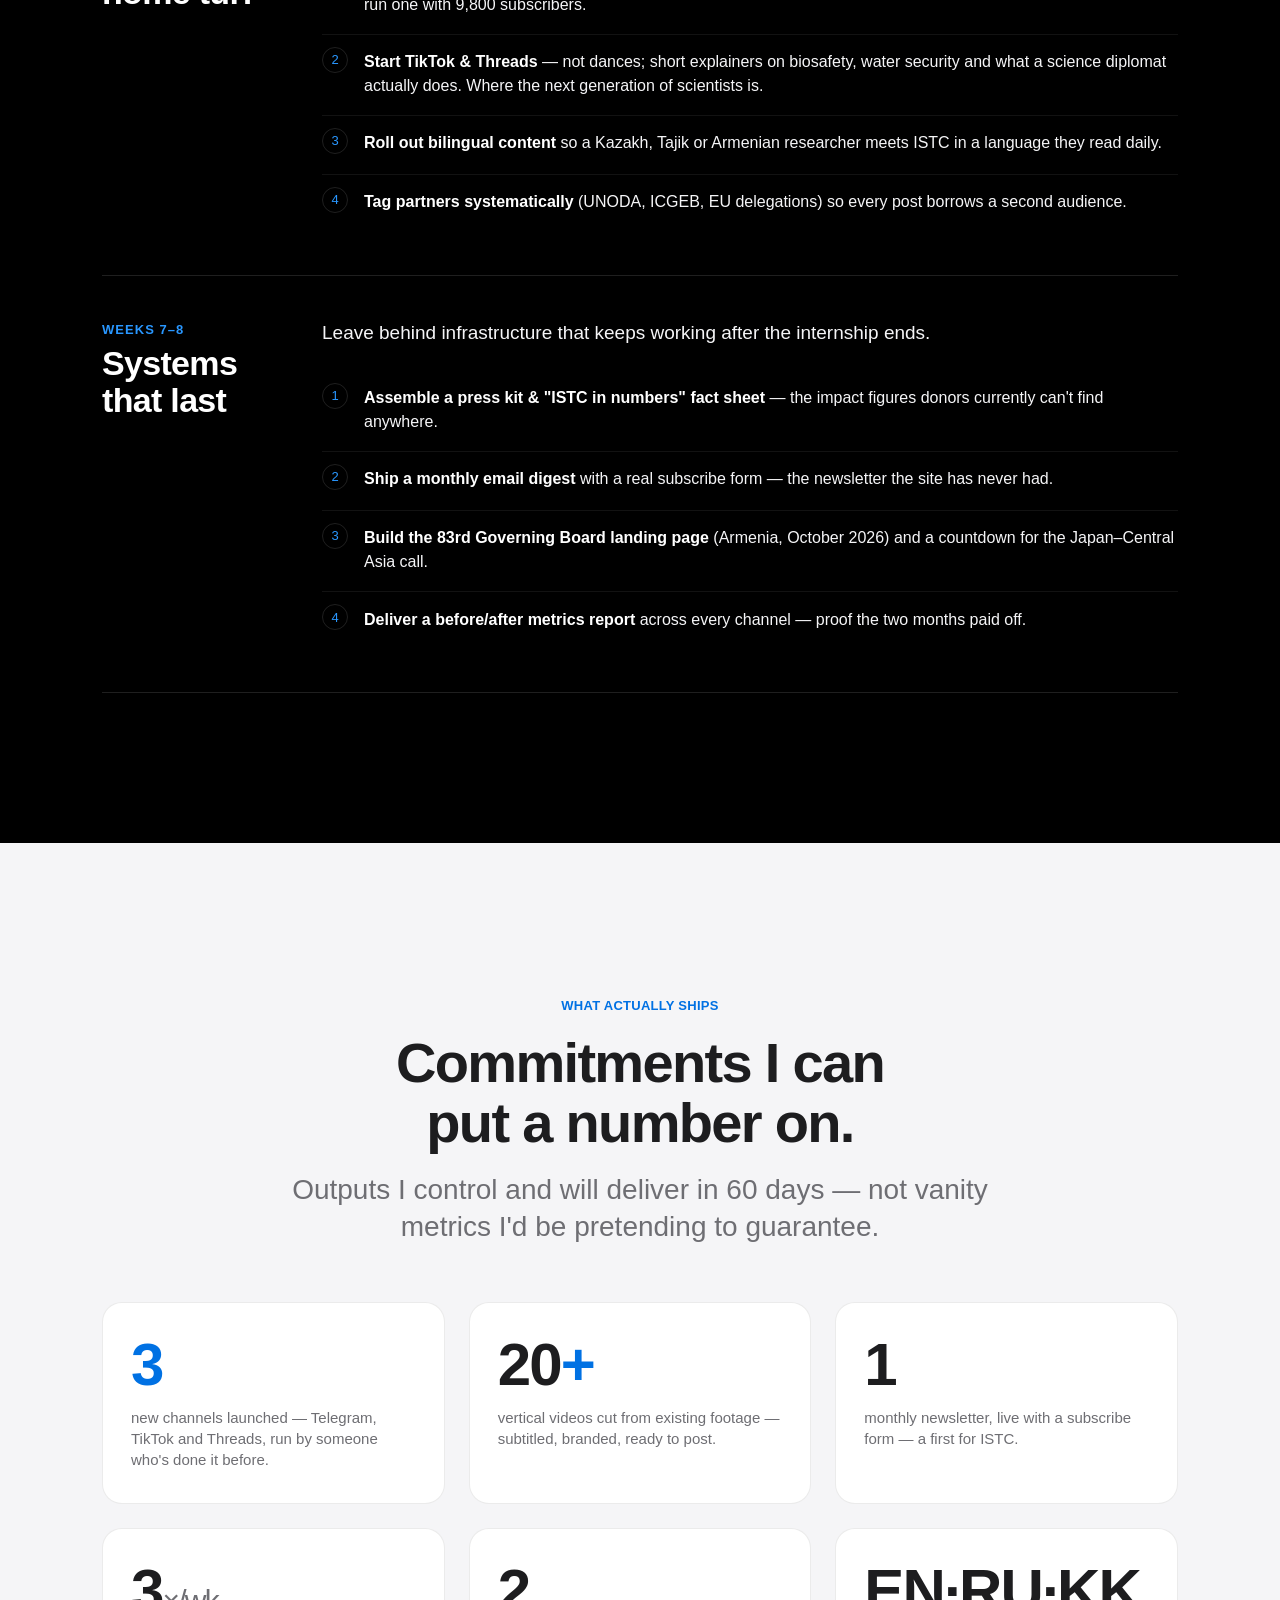
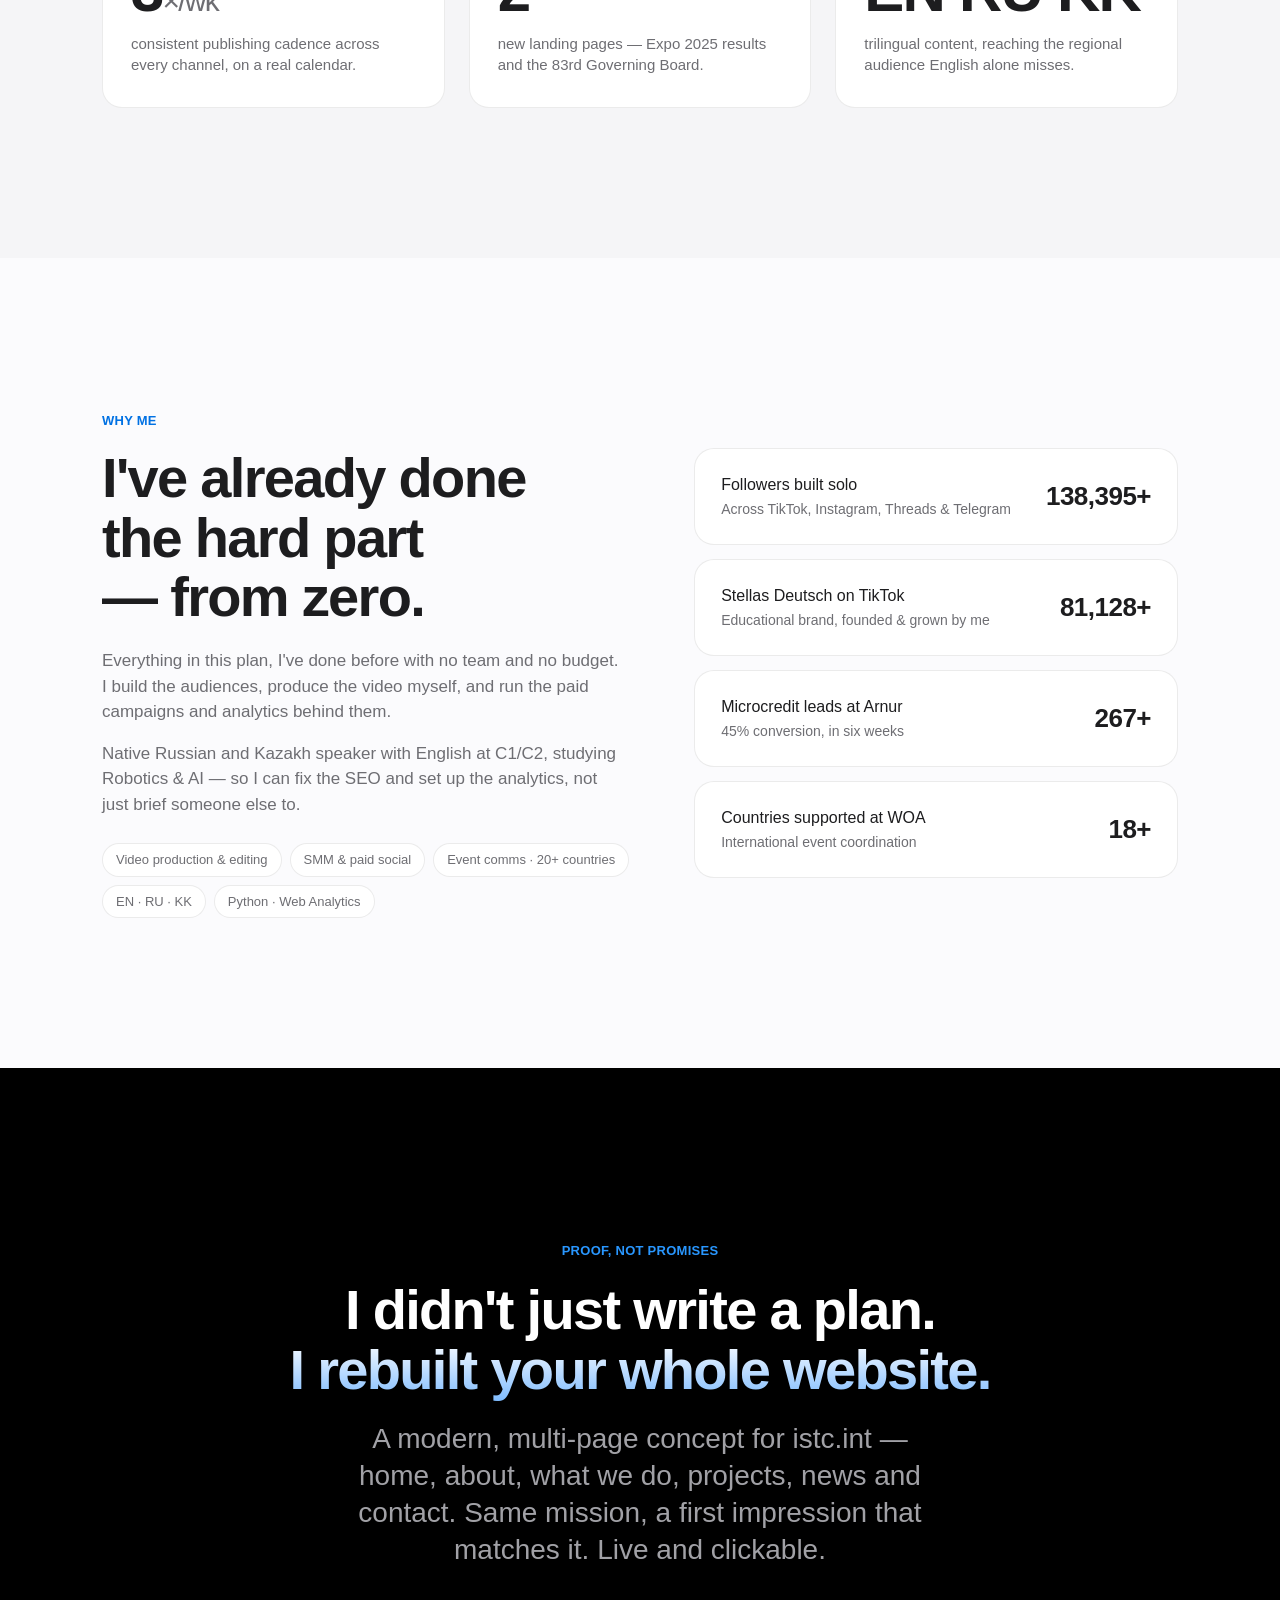
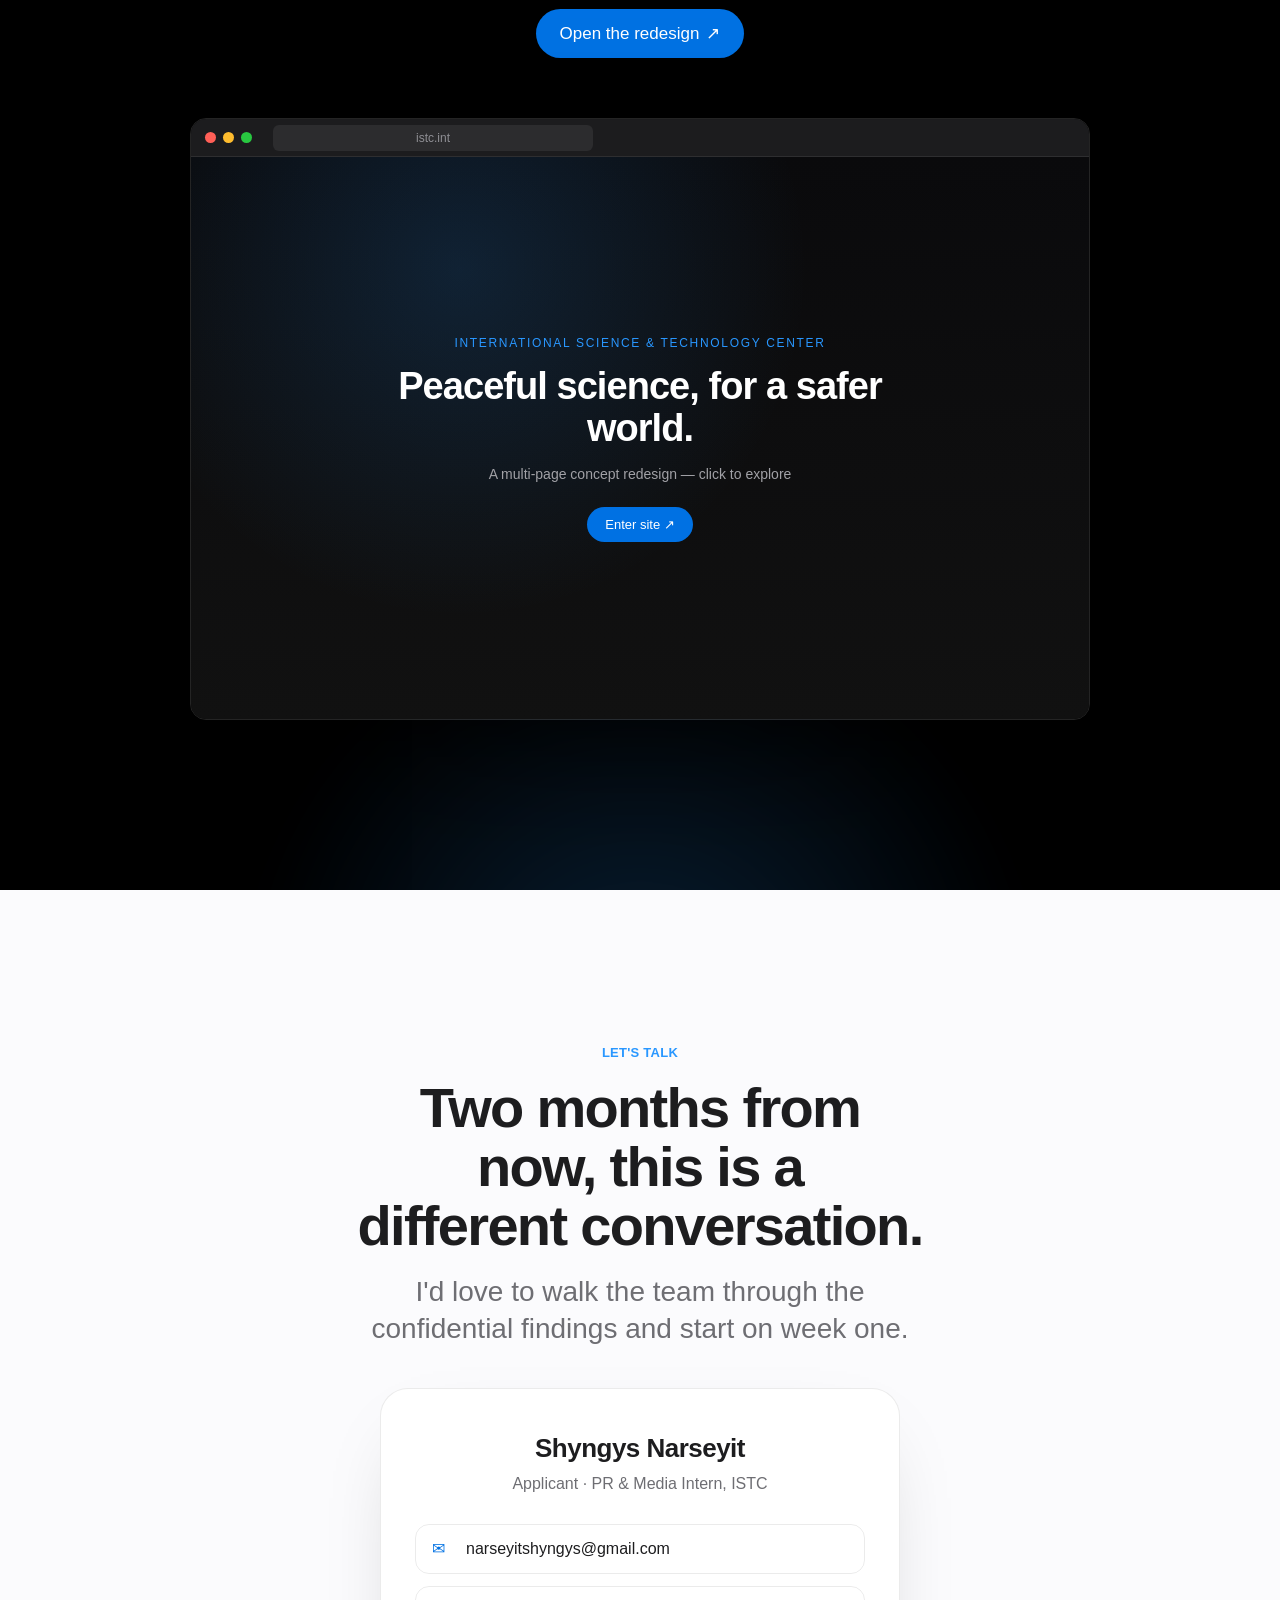
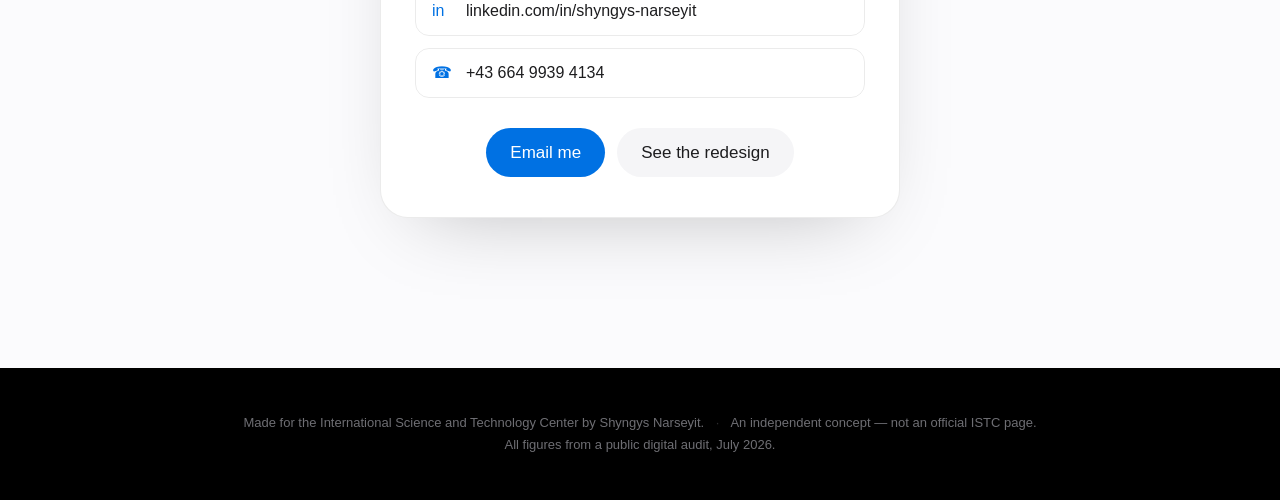
==== commit f976a9b2: "Trilingual (EN/RU/KK) + multi-page redesign + experience-driven pitch - Pitch: rebuilt around candid" ====
--- a/index.html
+++ b/index.html
@@ -4,296 +4,181 @@
 <meta charset="UTF-8" />
 <meta name="viewport" content="width=device-width, initial-scale=1.0" />
 <title>Two Months for ISTC — Shyngys Narseyit</title>
-<meta name="description" content="A 60-day communications plan for the International Science and Technology Center. By Shyngys Narseyit, applicant for PR & Media Intern." />
+<meta name="description" content="A 60-day communications plan for the International Science and Technology Center — by Shyngys Narseyit, who has grown TikTok, Telegram and Threads channels to 145,000 followers." />
 <style>
   :root{
-    --black:#000;
-    --ink:#f5f5f7;
-    --ink-2:#a1a1a6;
-    --ink-3:#6e6e73;
-    --paper:#fbfbfd;
-    --paper-2:#f5f5f7;
-    --card:#ffffff;
-    --line:rgba(0,0,0,.08);
-    --line-d:rgba(255,255,255,.12);
-    --text:#1d1d1f;
-    --text-2:#6e6e73;
-    --blue:#2997ff;
-    --blue-solid:#0071e3;
-    --blue-press:#0060c8;
-    --r-lg:28px;
-    --r-md:20px;
-    --r-sm:14px;
-    --maxw:1120px;
+    --black:#000;--ink:#f5f5f7;--ink-2:#a1a1a6;--ink-3:#6e6e73;
+    --paper:#fbfbfd;--paper-2:#f5f5f7;--card:#ffffff;
+    --line:rgba(0,0,0,.08);--line-d:rgba(255,255,255,.12);
+    --text:#1d1d1f;--text-2:#6e6e73;
+    --blue:#2997ff;--blue-solid:#0071e3;--blue-press:#0060c8;
+    --r-lg:28px;--r-md:20px;--r-sm:14px;--maxw:1120px;
     --ease:cubic-bezier(.22,.61,.36,1);
     --font:-apple-system,BlinkMacSystemFont,"SF Pro Display","SF Pro Text","Helvetica Neue",Helvetica,Arial,sans-serif;
   }
   *{margin:0;padding:0;box-sizing:border-box}
   html{scroll-behavior:smooth;-webkit-text-size-adjust:100%}
-  body{
-    font-family:var(--font);
-    background:var(--black);
-    color:var(--ink);
-    line-height:1.5;
-    -webkit-font-smoothing:antialiased;
-    text-rendering:optimizeLegibility;
-    overflow-x:hidden;
-  }
+  body{font-family:var(--font);background:var(--black);color:var(--ink);line-height:1.5;-webkit-font-smoothing:antialiased;text-rendering:optimizeLegibility;overflow-x:hidden}
   ::selection{background:var(--blue-solid);color:#fff}
   a{color:inherit;text-decoration:none}
   img{max-width:100%;display:block}
 
-  /* ---------- NAV ---------- */
-  .nav{
-    position:fixed;top:0;left:0;right:0;z-index:100;
-    height:48px;
-    display:flex;align-items:center;justify-content:center;
-    background:rgba(0,0,0,0);
-    transition:background .5s var(--ease),backdrop-filter .5s var(--ease),border-color .5s var(--ease);
-    border-bottom:1px solid transparent;
-  }
-  .nav.scrolled{
-    background:rgba(20,20,22,.72);
-    backdrop-filter:saturate(180%) blur(20px);
-    -webkit-backdrop-filter:saturate(180%) blur(20px);
-    border-bottom:1px solid rgba(255,255,255,.09);
-  }
-  .nav-inner{
-    width:100%;max-width:var(--maxw);
-    padding:0 22px;
-    display:flex;align-items:center;justify-content:space-between;
-    font-size:12px;
-  }
-  .nav-logo{font-weight:600;letter-spacing:-.01em;color:#f5f5f7;font-size:15px;display:flex;align-items:center;gap:8px}
+  .nav{position:fixed;top:0;left:0;right:0;z-index:100;height:48px;display:flex;align-items:center;justify-content:center;
+    background:transparent;transition:background .5s var(--ease),backdrop-filter .5s var(--ease),border-color .5s var(--ease);border-bottom:1px solid transparent}
+  .nav.scrolled{background:rgba(20,20,22,.72);backdrop-filter:saturate(180%) blur(20px);-webkit-backdrop-filter:saturate(180%) blur(20px);border-bottom:1px solid rgba(255,255,255,.09)}
+  .nav-inner{width:100%;max-width:var(--maxw);padding:0 22px;display:flex;align-items:center;justify-content:space-between;font-size:12px;gap:12px}
+  .nav-logo{font-weight:600;letter-spacing:-.01em;color:#f5f5f7;font-size:15px;display:flex;align-items:center;gap:8px;flex:none}
   .nav-logo .dot{width:7px;height:7px;border-radius:50%;background:var(--blue);box-shadow:0 0 12px var(--blue)}
-  .nav-links{display:flex;gap:28px;align-items:center}
+  .nav-right{display:flex;gap:20px;align-items:center}
+  .nav-links{display:flex;gap:22px;align-items:center}
   .nav-links a{color:rgba(245,245,247,.8);transition:color .3s;font-weight:400}
   .nav-links a:hover{color:#fff}
-  .nav-cta{
-    color:#fff !important;background:var(--blue-solid);
-    padding:6px 14px;border-radius:20px;font-weight:500;
-    transition:background .3s,transform .3s;
-  }
+  .nav-cta{color:#fff !important;background:var(--blue-solid);padding:6px 14px;border-radius:20px;font-weight:500;transition:background .3s,transform .3s}
   .nav-cta:hover{background:var(--blue-press);transform:scale(1.03)}
-  @media(max-width:720px){ .nav-links a:not(.nav-cta){display:none} }
-
-  /* ---------- SHARED ---------- */
+  .lang-switch{display:inline-flex;align-items:center;gap:1px;background:rgba(255,255,255,.08);border:1px solid rgba(255,255,255,.13);border-radius:20px;padding:2px;flex:none}
+  .lang-switch button{font-family:inherit;font-size:11px;font-weight:600;letter-spacing:.02em;color:rgba(245,245,247,.66);background:none;border:none;cursor:pointer;padding:4px 8px;border-radius:16px;transition:color .25s,background .25s}
+  .lang-switch button:hover{color:#fff}
+  .lang-switch button.active{background:var(--blue-solid);color:#fff}
+  @media(max-width:800px){.nav-links{display:none}}
+
   .wrap{width:100%;max-width:var(--maxw);margin:0 auto;padding:0 22px}
   section{position:relative}
-  .eyebrow{
-    font-size:13px;font-weight:600;letter-spacing:.02em;
-    color:var(--blue);text-transform:uppercase;
-    display:inline-block;
-  }
+  .eyebrow{font-size:13px;font-weight:600;letter-spacing:.02em;color:var(--blue);text-transform:uppercase;display:inline-block}
   h1,h2,h3{letter-spacing:-.025em;text-wrap:balance;font-weight:600;line-height:1.05}
-  .display{
-    font-size:clamp(40px,8.2vw,88px);
-    font-weight:600;letter-spacing:-.03em;line-height:1.03;
-  }
+  .display{font-size:clamp(40px,8.2vw,88px);font-weight:600;letter-spacing:-.03em;line-height:1.03}
   .h2{font-size:clamp(30px,5vw,56px);letter-spacing:-.03em;line-height:1.06}
   .lead{font-size:clamp(19px,2.4vw,28px);line-height:1.32;font-weight:400}
   .muted{color:var(--ink-2)}
-  .muted-d{color:var(--text-2)}
-
-  .btn{
-    display:inline-flex;align-items:center;gap:7px;
-    background:var(--blue-solid);color:#fff;
-    font-size:17px;font-weight:400;
-    padding:12px 24px;border-radius:980px;
-    transition:background .3s var(--ease),transform .3s var(--ease);
-    border:none;cursor:pointer;
-  }
+
+  .btn{display:inline-flex;align-items:center;gap:7px;background:var(--blue-solid);color:#fff;font-size:17px;font-weight:400;padding:12px 24px;border-radius:980px;transition:background .3s var(--ease),transform .3s var(--ease);border:none;cursor:pointer}
   .btn:hover{background:var(--blue-press);transform:translateY(-1px)}
   .btn.ghost{background:rgba(255,255,255,.1);color:#fff}
   .btn.ghost:hover{background:rgba(255,255,255,.18)}
-  .btn.link{background:none;color:var(--blue);padding:12px 4px}
-  .btn.link:hover{background:none;text-decoration:none;transform:none;color:#5fb0ff}
   .chev{transition:transform .3s var(--ease)}
   .btn:hover .chev{transform:translateX(3px)}
 
-  /* reveal system */
   .reveal{opacity:0;transform:translateY(34px);transition:opacity .9s var(--ease),transform .9s var(--ease)}
   .reveal.in{opacity:1;transform:none}
-  .reveal.d1{transition-delay:.08s}
-  .reveal.d2{transition-delay:.16s}
-  .reveal.d3{transition-delay:.24s}
-  .reveal.d4{transition-delay:.32s}
-
-  /* ---------- HERO ---------- */
-  .hero{
-    min-height:100svh;
-    display:flex;flex-direction:column;align-items:center;justify-content:center;
-    text-align:center;
-    padding:120px 22px 80px;
-    position:relative;overflow:hidden;
-  }
-  .hero .hero-glow{
-    position:absolute;top:-10%;left:50%;transform:translateX(-50%);
-    width:min(1200px,120vw);height:min(1200px,120vw);
-    background:radial-gradient(circle at center,rgba(41,151,255,.22),rgba(41,151,255,.06) 38%,transparent 62%);
-    filter:blur(20px);z-index:0;pointer-events:none;
-  }
+  .d1{transition-delay:.08s}.d2{transition-delay:.16s}.d3{transition-delay:.24s}.d4{transition-delay:.32s}
+
+  .hero{min-height:100svh;display:flex;flex-direction:column;align-items:center;justify-content:center;text-align:center;padding:120px 22px 80px;position:relative;overflow:hidden}
+  .hero .hero-glow{position:absolute;top:-10%;left:50%;transform:translateX(-50%);width:min(1200px,120vw);height:min(1200px,120vw);
+    background:radial-gradient(circle at center,rgba(41,151,255,.22),rgba(41,151,255,.06) 38%,transparent 62%);filter:blur(20px);z-index:0;pointer-events:none}
   .hero > *{position:relative;z-index:1}
   .hero .eyebrow{margin-bottom:22px;opacity:0;animation:fadeUp .9s var(--ease) .1s forwards}
   .hero h1{margin-bottom:26px;opacity:0;animation:fadeUp 1s var(--ease) .22s forwards}
-  .hero h1 .grad{
-    background:linear-gradient(180deg,#fff 0%,#8ec5ff 130%);
-    -webkit-background-clip:text;background-clip:text;color:transparent;
-  }
-  .hero .lead{max-width:660px;color:var(--ink-2);margin-bottom:38px;opacity:0;animation:fadeUp 1s var(--ease) .34s forwards}
+  .hero h1 .grad{background:linear-gradient(180deg,#fff 0%,#8ec5ff 130%);-webkit-background-clip:text;background-clip:text;color:transparent}
+  .hero .lead{max-width:680px;color:var(--ink-2);margin-bottom:38px;opacity:0;animation:fadeUp 1s var(--ease) .34s forwards}
   .hero .cta-row{display:flex;gap:16px;flex-wrap:wrap;justify-content:center;opacity:0;animation:fadeUp 1s var(--ease) .46s forwards}
-  .scroll-cue{
-    position:absolute;bottom:30px;left:50%;transform:translateX(-50%);
-    z-index:1;opacity:0;animation:fadeIn 1s ease 1.2s forwards;
-    font-size:11px;letter-spacing:.14em;text-transform:uppercase;color:var(--ink-3);
-    display:flex;flex-direction:column;align-items:center;gap:10px;
-  }
-  .scroll-cue .mouse{
-    width:22px;height:34px;border:1.5px solid var(--ink-3);border-radius:12px;position:relative;
-  }
-  .scroll-cue .mouse::after{
-    content:"";position:absolute;top:6px;left:50%;transform:translateX(-50%);
-    width:3px;height:6px;border-radius:2px;background:var(--ink-2);
-    animation:wheel 1.8s var(--ease) infinite;
-  }
+  .scroll-cue{position:absolute;bottom:30px;left:50%;transform:translateX(-50%);z-index:1;opacity:0;animation:fadeIn 1s ease 1.2s forwards;font-size:11px;letter-spacing:.14em;text-transform:uppercase;color:var(--ink-3);display:flex;flex-direction:column;align-items:center;gap:10px}
+  .scroll-cue .mouse{width:22px;height:34px;border:1.5px solid var(--ink-3);border-radius:12px;position:relative}
+  .scroll-cue .mouse::after{content:"";position:absolute;top:6px;left:50%;transform:translateX(-50%);width:3px;height:6px;border-radius:2px;background:var(--ink-2);animation:wheel 1.8s var(--ease) infinite}
   @keyframes wheel{0%{opacity:0;transform:translate(-50%,0)}30%{opacity:1}60%{opacity:1;transform:translate(-50%,9px)}100%{opacity:0;transform:translate(-50%,9px)}}
   @keyframes fadeUp{to{opacity:1;transform:none}}
   @keyframes fadeIn{to{opacity:1}}
   .hero .eyebrow,.hero h1,.hero .lead,.hero .cta-row{transform:translateY(20px)}
 
-  /* ---------- SITUATION ---------- */
   .band{padding:clamp(90px,13vw,150px) 0}
   .band.paper{background:var(--paper);color:var(--text)}
-  .band.paper .eyebrow{color:var(--blue-solid)}
   .band.paper2{background:var(--paper-2);color:var(--text)}
-  .band.paper2 .eyebrow{color:var(--blue-solid)}
-  .sec-head{max-width:760px;margin-bottom:60px}
+  .band.paper .eyebrow,.band.paper2 .eyebrow{color:var(--blue-solid)}
+  .band.dark{background:var(--black);color:var(--ink)}
+  .sec-head{max-width:780px;margin-bottom:60px}
+  .sec-head.center{margin-left:auto;margin-right:auto;text-align:center}
   .sec-head .h2{margin:16px 0 20px}
   .sec-head .lead{color:var(--text-2)}
-
-  .stat-grid{
-    display:grid;grid-template-columns:repeat(4,1fr);gap:20px;
-  }
+  .dark .sec-head .lead{color:var(--ink-2)}
+
+  .stat-grid{display:grid;grid-template-columns:repeat(4,1fr);gap:20px}
   @media(max-width:900px){.stat-grid{grid-template-columns:repeat(2,1fr)}}
   @media(max-width:520px){.stat-grid{grid-template-columns:1fr}}
-  .stat{
-    background:var(--card);border:1px solid var(--line);
-    border-radius:var(--r-md);padding:30px 26px;
-    box-shadow:0 1px 3px rgba(0,0,0,.04);
-    transition:transform .5s var(--ease),box-shadow .5s var(--ease);
-  }
+  .stat{background:var(--card);border:1px solid var(--line);border-radius:var(--r-md);padding:30px 26px;box-shadow:0 1px 3px rgba(0,0,0,.04);transition:transform .5s var(--ease),box-shadow .5s var(--ease)}
   .stat:hover{transform:translateY(-4px);box-shadow:0 18px 40px -18px rgba(0,0,0,.22)}
-  .stat .num{font-size:clamp(38px,5vw,52px);font-weight:600;letter-spacing:-.03em;line-height:1;color:var(--text)}
-  .stat .num .unit{font-size:.5em;color:var(--text-2);font-weight:500;letter-spacing:-.01em}
+  .stat .num{font-size:clamp(38px,5vw,52px);font-weight:600;letter-spacing:-.03em;line-height:1;color:var(--text);font-variant-numeric:tabular-nums}
   .stat .lbl{margin-top:12px;font-size:15px;color:var(--text-2);line-height:1.4}
-  .stat .tag{
-    display:inline-block;margin-top:16px;font-size:12px;font-weight:600;
-    padding:4px 10px;border-radius:20px;letter-spacing:.01em;
-  }
+  .stat .tag{display:inline-block;margin-top:16px;font-size:12px;font-weight:600;padding:4px 10px;border-radius:20px}
   .tag.warn{background:#fff3e0;color:#b25c00}
   .tag.gap{background:#ffeef0;color:#c11938}
-  .tag.ok{background:#e6f5ea;color:#1a7f37}
-
-  .callout{
-    margin-top:44px;background:var(--card);border:1px solid var(--line);
-    border-radius:var(--r-md);padding:clamp(28px,4vw,44px);
-    display:flex;gap:26px;align-items:flex-start;
+
+  .callout{margin-top:44px;background:var(--card);border:1px solid var(--line);border-radius:var(--r-md);padding:clamp(28px,4vw,44px);display:flex;gap:26px;align-items:flex-start}
+  .callout .mark{flex:none;width:46px;height:46px;border-radius:12px;background:linear-gradient(135deg,#0071e3,#2997ff);display:grid;place-items:center;color:#fff;font-size:22px;font-weight:600}
+  .callout h3{font-size:22px;margin-bottom:8px;color:var(--text)}
+  .callout p{color:var(--text-2);font-size:16px;max-width:660px}
+
+  /* MATCH */
+  .match{background:linear-gradient(180deg,#05070d,#0a0f1a);color:var(--ink)}
+  .match .eyebrow{color:var(--blue)}
+  .match-table{margin-top:52px;border:1px solid var(--line-d);border-radius:var(--r-lg);overflow:hidden;background:rgba(255,255,255,.02)}
+  .match-row{display:grid;grid-template-columns:1.1fr 1fr 1.4fr;align-items:center;gap:16px;padding:22px 28px;border-top:1px solid rgba(255,255,255,.08)}
+  .match-row.head{border-top:none;background:rgba(255,255,255,.03);padding-top:18px;padding-bottom:18px}
+  .match-row.head div{font-size:12px;letter-spacing:.08em;text-transform:uppercase;color:var(--ink-3);font-weight:600}
+  .match-row .platform{font-size:19px;font-weight:600;color:#fff;letter-spacing:-.01em;display:flex;align-items:center;gap:11px}
+  .match-row .platform .pic{width:30px;height:30px;border-radius:8px;display:grid;place-items:center;font-size:15px;background:rgba(255,255,255,.08);flex:none}
+  .match-row .istc-side{color:var(--ink-2);font-size:15px;display:flex;align-items:center;gap:8px}
+  .match-row .istc-side .x{color:#ff6b6b;font-weight:700}
+  .match-row .me-side{font-size:15px;color:var(--ink);display:flex;align-items:baseline;gap:8px;flex-wrap:wrap}
+  .match-row .me-side .big{font-size:24px;font-weight:600;color:#fff;letter-spacing:-.02em;font-variant-numeric:tabular-nums}
+  .match-row .me-side .check{color:#34c759;font-weight:700}
+  .match-row.total{background:linear-gradient(90deg,rgba(41,151,255,.14),transparent);border-top:1px solid rgba(41,151,255,.3)}
+  .match-row.total .platform{color:var(--blue)}
+  @media(max-width:640px){
+    .match-row{grid-template-columns:1fr;gap:8px;padding:20px 22px}
+    .match-row.head{display:none}
+    .match-row .istc-side::before{content:"ISTC: "}
   }
-  .callout .mark{
-    flex:none;width:46px;height:46px;border-radius:12px;
-    background:linear-gradient(135deg,#0071e3,#2997ff);
-    display:grid;place-items:center;color:#fff;font-size:22px;font-weight:600;
-  }
-  .callout h3{font-size:22px;margin-bottom:8px;color:var(--text)}
-  .callout p{color:var(--text-2);font-size:16px;max-width:640px}
-
-  /* ---------- PLAN ---------- */
-  .band.dark{background:var(--black);color:var(--ink)}
+
+  .band.dark .phase{display:grid;grid-template-columns:180px 1fr;gap:40px;padding:44px 0;border-top:1px solid var(--line-d);align-items:start}
   .plan-head{text-align:center;max-width:720px;margin:0 auto 20px}
   .plan-head .h2{margin:16px 0 18px}
   .plan-head .lead{color:var(--ink-2)}
-  .month-tabs{display:flex;justify-content:center;gap:10px;margin:38px 0 66px}
-  .month-pill{
-    font-size:13px;font-weight:500;color:var(--ink-2);
-    padding:8px 18px;border-radius:20px;border:1px solid var(--line-d);
-  }
-  .phase{
-    display:grid;grid-template-columns:180px 1fr;gap:40px;
-    padding:44px 0;border-top:1px solid var(--line-d);
-    align-items:start;
-  }
+  .month-tabs{display:flex;justify-content:center;gap:10px;margin:38px 0 40px;flex-wrap:wrap}
+  .month-pill{font-size:13px;font-weight:500;color:var(--ink-2);padding:8px 18px;border-radius:20px;border:1px solid var(--line-d)}
   .phase:last-child{border-bottom:1px solid var(--line-d)}
-  @media(max-width:760px){.phase{grid-template-columns:1fr;gap:22px;padding:34px 0}}
+  @media(max-width:760px){.band.dark .phase{grid-template-columns:1fr;gap:22px;padding:34px 0}}
   .phase-when{position:sticky;top:80px}
   .phase-when .wk{font-size:13px;font-weight:600;letter-spacing:.08em;text-transform:uppercase;color:var(--blue)}
   .phase-when .ph{font-size:clamp(26px,3.2vw,34px);font-weight:600;letter-spacing:-.02em;color:#fff;margin-top:6px;line-height:1.08}
   @media(max-width:760px){.phase-when{position:static}}
   .phase-body .goal{font-size:19px;color:var(--ink);margin-bottom:24px;max-width:640px;line-height:1.42}
   .tasks{display:flex;flex-direction:column;gap:2px}
-  .task{
-    display:flex;gap:16px;padding:15px 0;border-top:1px solid rgba(255,255,255,.07);
-    align-items:baseline;
-  }
+  .task{display:flex;gap:16px;padding:15px 0;border-top:1px solid rgba(255,255,255,.07);align-items:baseline}
   .task:first-child{border-top:none}
   .task .k{flex:none;width:26px;height:26px;border-radius:50%;border:1px solid var(--line-d);display:grid;place-items:center;color:var(--blue);font-size:13px;transform:translateY(-3px)}
   .task .t{font-size:16px;color:var(--ink)}
   .task .t b{color:#fff;font-weight:600}
   .task .t span{color:var(--ink-3);display:block;font-size:14px;margin-top:3px}
 
-  /* ---------- TARGETS ---------- */
   .targets-grid{display:grid;grid-template-columns:repeat(3,1fr);gap:24px;margin-top:56px}
   @media(max-width:820px){.targets-grid{grid-template-columns:1fr 1fr}}
   @media(max-width:520px){.targets-grid{grid-template-columns:1fr}}
-  .target{
-    border:1px solid var(--line-d);border-radius:var(--r-md);padding:32px 28px;
-    background:linear-gradient(180deg,rgba(255,255,255,.04),rgba(255,255,255,.01));
-  }
-  .target .big{font-size:clamp(40px,6vw,60px);font-weight:600;letter-spacing:-.03em;line-height:1;color:#fff}
-  .target .big .plus{color:var(--blue)}
-  .target .cap{margin-top:12px;color:var(--ink-2);font-size:15px;line-height:1.42}
-  .disclaimer{margin-top:34px;font-size:13px;color:var(--ink-3);max-width:640px}
-
-  /* ---------- PROOF ---------- */
+  .target{border:1px solid var(--line);border-radius:var(--r-md);padding:32px 28px;background:var(--card)}
+  .target .big{font-size:clamp(40px,6vw,60px);font-weight:600;letter-spacing:-.03em;line-height:1;color:var(--text)}
+  .target .big .plus{color:var(--blue-solid)}
+  .target .big .u{color:var(--text-2);font-size:.5em;font-weight:500}
+  .target .cap{margin-top:12px;color:var(--text-2);font-size:15px;line-height:1.42}
+
   .proof-grid{display:grid;grid-template-columns:1.1fr 1fr;gap:60px;align-items:center}
   @media(max-width:860px){.proof-grid{grid-template-columns:1fr;gap:40px}}
   .proof-lead .h2{margin:16px 0 22px}
   .proof-lead p{color:var(--text-2);font-size:17px;margin-bottom:16px;max-width:520px}
   .proof-lead p b{color:var(--text)}
   .proof-cards{display:flex;flex-direction:column;gap:14px}
-  .pcard{
-    background:var(--card);border:1px solid var(--line);border-radius:var(--r-md);
-    padding:24px 26px;display:flex;justify-content:space-between;align-items:center;gap:20px;
-    transition:transform .5s var(--ease),box-shadow .5s var(--ease);
-  }
+  .pcard{background:var(--card);border:1px solid var(--line);border-radius:var(--r-md);padding:24px 26px;display:flex;justify-content:space-between;align-items:center;gap:20px;transition:transform .5s var(--ease),box-shadow .5s var(--ease)}
   .pcard:hover{transform:translateX(4px);box-shadow:0 14px 34px -18px rgba(0,0,0,.2)}
-  .pcard .pl{font-size:16px;color:var(--text);font-weight:500}
-  .pcard .pl span{display:block;font-size:14px;color:var(--text-2);font-weight:400;margin-top:2px}
+  .pcard .pl{font-size:16px;color:var(--text);font-weight:500;display:flex;flex-direction:column}
+  .pcard .pl .sub{font-size:14px;color:var(--text-2);font-weight:400;margin-top:2px}
   .pcard .pn{font-size:26px;font-weight:600;letter-spacing:-.02em;color:var(--text);white-space:nowrap;font-variant-numeric:tabular-nums}
   .pill-row{display:flex;flex-wrap:wrap;gap:8px;margin-top:26px}
   .mini{font-size:13px;color:var(--text-2);border:1px solid var(--line);padding:6px 13px;border-radius:20px;background:var(--card)}
 
-  /* ---------- REDESIGN CTA ---------- */
-  .redesign{
-    background:var(--black);color:#fff;text-align:center;
-    padding:clamp(100px,15vw,170px) 22px;position:relative;overflow:hidden;
-  }
-  .redesign .glow2{
-    position:absolute;bottom:-40%;left:50%;transform:translateX(-50%);
-    width:min(1000px,130vw);height:min(900px,110vw);
-    background:radial-gradient(circle,rgba(41,151,255,.20),transparent 60%);
-    filter:blur(30px);pointer-events:none;
-  }
+  .redesign{background:var(--black);color:#fff;text-align:center;padding:clamp(100px,15vw,170px) 22px;position:relative;overflow:hidden}
+  .redesign .glow2{position:absolute;bottom:-40%;left:50%;transform:translateX(-50%);width:min(1000px,130vw);height:min(900px,110vw);background:radial-gradient(circle,rgba(41,151,255,.20),transparent 60%);filter:blur(30px);pointer-events:none}
   .redesign > *{position:relative;z-index:1}
   .redesign .eyebrow{color:var(--blue)}
   .redesign .h2{margin:18px auto 22px;max-width:760px}
   .redesign .h2 .grad{background:linear-gradient(180deg,#fff,#7fbcff);-webkit-background-clip:text;background-clip:text;color:transparent}
   .redesign .lead{color:var(--ink-2);max-width:600px;margin:0 auto 40px}
-  .browser{
-    max-width:900px;margin:60px auto 0;border-radius:16px;overflow:hidden;
-    border:1px solid rgba(255,255,255,.14);
-    box-shadow:0 40px 120px -40px rgba(0,0,0,.9);
-    transition:transform .7s var(--ease),box-shadow .7s var(--ease);
-  }
+  .browser{max-width:900px;margin:60px auto 0;border-radius:16px;overflow:hidden;border:1px solid rgba(255,255,255,.14);box-shadow:0 40px 120px -40px rgba(0,0,0,.9);transition:transform .7s var(--ease),box-shadow .7s var(--ease);display:block}
   .browser:hover{transform:translateY(-6px) scale(1.008)}
   .browser .bar{height:38px;background:#1c1c1e;display:flex;align-items:center;padding:0 14px;gap:7px;border-bottom:1px solid rgba(255,255,255,.08)}
   .browser .bar i{width:11px;height:11px;border-radius:50%;display:block}
@@ -301,26 +186,16 @@
   .browser .bar i:nth-child(2){background:#febc2e}
   .browser .bar i:nth-child(3){background:#28c840}
   .browser .url{margin-left:14px;font-size:12px;color:#8e8e93;background:#2c2c2e;border-radius:6px;padding:4px 14px;flex:1;max-width:320px}
-  .browser .shot{
-    aspect-ratio:16/10;
-    background:
-      radial-gradient(circle at 30% 20%,rgba(41,151,255,.16),transparent 45%),
-      linear-gradient(180deg,#0a0a0c,#111);
-    display:flex;flex-direction:column;align-items:center;justify-content:center;text-align:center;padding:30px;gap:14px;
-  }
+  .browser .shot{aspect-ratio:16/10;background:radial-gradient(circle at 30% 20%,rgba(41,151,255,.16),transparent 45%),linear-gradient(180deg,#0a0a0c,#111);display:flex;flex-direction:column;align-items:center;justify-content:center;text-align:center;padding:30px;gap:14px}
   .browser .shot .mini-flag{font-size:12px;letter-spacing:.14em;text-transform:uppercase;color:var(--blue)}
   .browser .shot .mini-h{font-size:clamp(22px,3.4vw,38px);font-weight:600;letter-spacing:-.025em;color:#fff;max-width:560px;line-height:1.1}
   .browser .shot .mini-s{font-size:14px;color:var(--ink-2)}
   .browser .shot .fakebtn{margin-top:8px;font-size:13px;background:var(--blue-solid);color:#fff;padding:8px 18px;border-radius:20px}
 
-  /* ---------- CONTACT ---------- */
   .band.contact{background:var(--paper);color:var(--text);text-align:center;padding:clamp(90px,13vw,150px) 22px}
   .band.contact .h2{margin:14px auto 18px;max-width:640px}
   .band.contact .lead{color:var(--text-2);max-width:560px;margin:0 auto 40px}
-  .contact-card{
-    max-width:520px;margin:0 auto;background:var(--card);border:1px solid var(--line);
-    border-radius:var(--r-lg);padding:40px 34px;box-shadow:0 30px 80px -40px rgba(0,0,0,.28);
-  }
+  .contact-card{max-width:520px;margin:0 auto;background:var(--card);border:1px solid var(--line);border-radius:var(--r-lg);padding:40px 34px;box-shadow:0 30px 80px -40px rgba(0,0,0,.28)}
   .contact-card .name{font-size:26px;font-weight:600;letter-spacing:-.02em;color:var(--text)}
   .contact-card .role{color:var(--text-2);font-size:16px;margin-top:4px}
   .contact-lines{display:flex;flex-direction:column;gap:12px;margin:28px 0 30px;text-align:left}
@@ -345,66 +220,92 @@
 <nav class="nav" id="nav">
   <div class="nav-inner">
     <a href="#top" class="nav-logo"><span class="dot"></span>Shyngys&nbsp;Narseyit</a>
-    <div class="nav-links">
-      <a href="#situation">Situation</a>
-      <a href="#plan">The Plan</a>
-      <a href="#proof">Why me</a>
-      <a href="redesign/" target="_blank" rel="noopener">Redesign ↗</a>
-      <a href="#contact" class="nav-cta">Contact</a>
+    <div class="nav-right">
+      <div class="nav-links">
+        <a href="#situation" data-i18n="nav_situation">Situation</a>
+        <a href="#match" data-i18n="nav_fit">The fit</a>
+        <a href="#plan" data-i18n="nav_plan">The Plan</a>
+        <a href="redesign/" target="_blank" rel="noopener" data-i18n="nav_redesign">Redesign ↗</a>
+      </div>
+      <div class="lang-switch" role="group" aria-label="Language">
+        <button data-lang="en" class="active">EN</button>
+        <button data-lang="ru">RU</button>
+        <button data-lang="kk">ҚАЗ</button>
+      </div>
+      <a href="#contact" class="nav-cta" data-i18n="nav_contact">Contact</a>
     </div>
   </div>
 </nav>
 
-<!-- HERO -->
 <header class="hero" id="top">
   <div class="hero-glow" id="glow"></div>
-  <span class="eyebrow">Proposal · PR &amp; Media Intern</span>
-  <h1 class="display">Give me two months.<br><span class="grad">ISTC will sound different online.</span></h1>
-  <p class="lead">A focused 60-day plan to turn the International Science and Technology Center's quiet digital presence into a channel worthy of its mission — built by someone who has grown audiences from zero to 145,000.</p>
+  <span class="eyebrow" data-i18n="hero_eyebrow">Proposal · PR &amp; Media Intern</span>
+  <h1 class="display" data-i18n-html="hero_h1">Give me two months.<br><span class="grad">ISTC will sound different online.</span></h1>
+  <p class="lead" data-i18n="hero_lead">The platforms ISTC is missing — TikTok, Telegram, Threads — are the exact ones I've already grown to 145,000 followers. I'm not proposing to learn on your account. I've done it.</p>
   <div class="cta-row">
-    <a href="#plan" class="btn">See the plan <span class="chev">↓</span></a>
-    <a href="redesign/" target="_blank" rel="noopener" class="btn ghost">View the redesign <span class="chev">↗</span></a>
+    <a href="#plan" class="btn"><span data-i18n="hero_btn1">See the plan</span> <span class="chev">↓</span></a>
+    <a href="redesign/" target="_blank" rel="noopener" class="btn ghost"><span data-i18n="hero_btn2">View the redesign</span> <span class="chev">↗</span></a>
   </div>
-  <div class="scroll-cue"><div class="mouse"></div>Scroll</div>
+  <div class="scroll-cue"><div class="mouse"></div><span data-i18n="hero_scroll">Scroll</span></div>
 </header>
 
 <!-- SITUATION -->
 <section class="band paper" id="situation">
   <div class="wrap">
     <div class="sec-head reveal">
-      <span class="eyebrow">Where ISTC stands today</span>
-      <h2 class="h2">A 34-year mission with a whisper of a digital voice.</h2>
-      <p class="lead">ISTC does globally important work — nonproliferation, biosafety, science diplomacy across ten member parties. But almost none of that reaches an audience online. This isn't a criticism; it's the easiest kind of opportunity: the content already exists, the channels just aren't built.</p>
-    </div>
-
+      <span class="eyebrow" data-i18n="sit_eyebrow">Where ISTC stands today</span>
+      <h2 class="h2" data-i18n="sit_h2">A 34-year mission with a whisper of a digital voice.</h2>
+      <p class="lead" data-i18n="sit_lead">ISTC does globally important work across ten member parties. But almost none of it reaches an audience online — and it's completely absent from the platforms its home region actually uses.</p>
+    </div>
     <div class="stat-grid">
-      <div class="stat reveal d1">
-        <div class="num" data-count="5115">0</div>
-        <div class="lbl">LinkedIn followers — the one active channel, yet posts rarely clear 1% engagement.</div>
-        <span class="tag warn">Under-leveraged</span>
-      </div>
-      <div class="stat reveal d2">
-        <div class="num" data-count="1110">0</div>
-        <div class="lbl">Facebook followers — a near-mirror of LinkedIn, still geo-tagged to a city name retired in the 1990s.</div>
-        <span class="tag warn">Needs a purpose</span>
-      </div>
-      <div class="stat reveal d3">
-        <div class="num" data-count="58">0</div>
-        <div class="lbl">YouTube videos published — seen by just 37 subscribers. Weekly production, almost no distribution.</div>
-        <span class="tag gap">Invisible</span>
-      </div>
-      <div class="stat reveal d4">
-        <div class="num">0</div>
-        <div class="lbl">Presence on Instagram, TikTok or Telegram — the platforms that dominate ISTC's home region.</div>
-        <span class="tag gap">Not started</span>
-      </div>
-    </div>
-
+      <div class="stat reveal d1"><div class="num" data-count="5115">0</div><div class="lbl" data-i18n="sit_s1">LinkedIn followers — the one active channel, yet posts rarely clear 1% engagement.</div><span class="tag warn" data-i18n="sit_t1">Under-leveraged</span></div>
+      <div class="stat reveal d2"><div class="num" data-count="1110">0</div><div class="lbl" data-i18n="sit_s2">Facebook followers — a near-mirror of LinkedIn, still geo-tagged to a city name retired in the 1990s.</div><span class="tag warn" data-i18n="sit_t2">Needs a purpose</span></div>
+      <div class="stat reveal d3"><div class="num" data-count="58">0</div><div class="lbl" data-i18n="sit_s3">YouTube videos published — seen by just 37 subscribers. Weekly production, almost no distribution.</div><span class="tag gap" data-i18n="sit_t3">Invisible</span></div>
+      <div class="stat reveal d4"><div class="num">0</div><div class="lbl" data-i18n="sit_s4">Presence on TikTok, Telegram or Instagram — the platforms that dominate Central Asia.</div><span class="tag gap" data-i18n="sit_t4">Not started</span></div>
+    </div>
     <div class="callout reveal">
       <div class="mark">!</div>
       <div>
-        <h3>And a few things I'd flag on day one — privately.</h3>
-        <p>During my audit I found technical and search-visibility issues on istc.int serious enough that they belong in a confidential note to the team, not a public slide. Fixing them is fast, and it's exactly where I'd start.</p>
+        <h3 data-i18n="sit_call_h">And a few things I'd flag on day one — privately.</h3>
+        <p data-i18n="sit_call_p">During my audit I found technical and search-visibility issues on istc.int serious enough that they belong in a confidential note to the team, not a public slide. Fixing them is fast, and it's exactly where I'd start.</p>
+      </div>
+    </div>
+  </div>
+</section>
+
+<!-- THE MATCH -->
+<section class="band match" id="match">
+  <div class="wrap">
+    <div class="sec-head center reveal">
+      <span class="eyebrow" data-i18n="fit_eyebrow">The perfect fit</span>
+      <h2 class="h2" data-i18n="fit_h2">The channels ISTC is missing are the ones I've already built.</h2>
+      <p class="lead" style="color:var(--ink-2)" data-i18n="fit_lead">ISTC has no TikTok, no Telegram, no Threads — the platforms that dominate its home region. I grew all of them, from zero, on my own, to a combined 145,000 followers.</p>
+    </div>
+    <div class="match-table reveal">
+      <div class="match-row head">
+        <div data-i18n="fit_col1">Platform</div>
+        <div data-i18n="fit_col2">ISTC today</div>
+        <div data-i18n="fit_col3">What I bring</div>
+      </div>
+      <div class="match-row">
+        <div class="platform"><span class="pic">🎵</span>TikTok</div>
+        <div class="istc-side"><span class="x">✕</span> <span data-i18n="fit_absent">Not present</span></div>
+        <div class="me-side"><span class="check">✓</span> <span class="big" data-count="110000" data-suffix="+">0</span> <span data-i18n="fit_followers">followers · Stellas Deutsch + coding</span></div>
+      </div>
+      <div class="match-row">
+        <div class="platform"><span class="pic">@</span>Threads / Instagram</div>
+        <div class="istc-side"><span class="x">✕</span> <span data-i18n="fit_absent">Not present</span></div>
+        <div class="me-side"><span class="check">✓</span> <span class="big" data-count="20000" data-suffix="+">0</span> <span data-i18n="fit_followers2">followers built &amp; engaged</span></div>
+      </div>
+      <div class="match-row">
+        <div class="platform"><span class="pic">✈</span>Telegram</div>
+        <div class="istc-side"><span class="x">✕</span> <span data-i18n="fit_absent">Not present</span></div>
+        <div class="me-side"><span class="check">✓</span> <span class="big" data-count="9800" data-suffix="+">0</span> <span data-i18n="fit_followers3">subscribers on an active channel</span></div>
+      </div>
+      <div class="match-row total">
+        <div class="platform" data-i18n="fit_total_l">Built solo, monetized</div>
+        <div class="istc-side"></div>
+        <div class="me-side"><span class="big" data-count="145000" data-suffix="+">0</span> <span data-i18n="fit_total_r">followers across platforms</span></div>
       </div>
     </div>
   </div>
@@ -414,76 +315,63 @@
 <section class="band dark" id="plan">
   <div class="wrap">
     <div class="plan-head reveal">
-      <span class="eyebrow">The 60-day plan</span>
-      <h2 class="h2">Four phases. Fix first, then build, then grow.</h2>
-      <p class="lead">Every task below uses content ISTC already produces. No new budget required — just a system, consistency, and hands that can both write the strategy and edit the video.</p>
-    </div>
-
+      <span class="eyebrow" data-i18n="plan_eyebrow">The 60-day plan</span>
+      <h2 class="h2" data-i18n="plan_h2">Four phases. Fix first, then build, then grow.</h2>
+      <p class="lead" data-i18n="plan_lead">Every task uses content ISTC already produces — plus the channels I already know how to run. No new budget: just a system, consistency, and hands that write the strategy and edit the video.</p>
+    </div>
     <div class="month-tabs reveal">
-      <span class="month-pill">Month 1 — Fix &amp; Foundation</span>
-      <span class="month-pill">Month 2 — Build &amp; Amplify</span>
+      <span class="month-pill" data-i18n="plan_m1">Month 1 — Fix &amp; Foundation</span>
+      <span class="month-pill" data-i18n="plan_m2">Month 2 — Build &amp; Amplify</span>
     </div>
 
     <div class="phase reveal">
-      <div class="phase-when">
-        <div class="wk">Weeks 1–2</div>
-        <div class="ph">Audit &amp; repair</div>
-      </div>
+      <div class="phase-when"><div class="wk" data-i18n="plan_p1_wk">Weeks 1–2</div><div class="ph" data-i18n="plan_p1_ph">Audit &amp; repair</div></div>
       <div class="phase-body">
-        <p class="goal">Stop the leaks and get instruments in place, so everything after this is measurable.</p>
+        <p class="goal" data-i18n="plan_p1_goal">Stop the leaks and get instruments in place, so everything after this is measurable.</p>
         <div class="tasks">
-          <div class="task"><span class="k">1</span><span class="t"><b>Deliver the full digital audit</b> — already done. A confidential findings note lands on day one, with the critical fixes ranked.<span>Search-visibility &amp; metadata repairs handed to the web team.</span></span></div>
-          <div class="task"><span class="k">2</span><span class="t"><b>Platform hygiene sweep</b> — correct the Facebook location, unify profile data, and finally link the YouTube channel everywhere.</span></div>
-          <div class="task"><span class="k">3</span><span class="t"><b>Install real analytics (GA4)</b> and publish the first baseline report — the number we grow from.</span></div>
-          <div class="task"><span class="k">4</span><span class="t"><b>Build the content calendar</b> and a "48-hour event cycle" so no seminar or board session goes uncovered again.</span></div>
+          <div class="task"><span class="k">1</span><span class="t" data-i18n-html="plan_p1_t1"><b>Deliver the full digital audit</b> — already done. A confidential findings note lands on day one, with the critical fixes ranked.<span>Search-visibility &amp; metadata repairs handed to the web team.</span></span></div>
+          <div class="task"><span class="k">2</span><span class="t" data-i18n-html="plan_p1_t2"><b>Platform hygiene sweep</b> — correct the Facebook location, unify profile data, and finally link the YouTube channel everywhere.</span></div>
+          <div class="task"><span class="k">3</span><span class="t" data-i18n-html="plan_p1_t3"><b>Install real analytics (GA4)</b> and publish the first baseline report — the number we grow from.</span></div>
+          <div class="task"><span class="k">4</span><span class="t" data-i18n-html="plan_p1_t4"><b>Build the content calendar</b> and a "48-hour event cycle" so no seminar or board session goes uncovered again.</span></div>
         </div>
       </div>
     </div>
 
     <div class="phase reveal">
-      <div class="phase-when">
-        <div class="wk">Weeks 3–4</div>
-        <div class="ph">The content engine</div>
-      </div>
+      <div class="phase-when"><div class="wk" data-i18n="plan_p2_wk">Weeks 3–4</div><div class="ph" data-i18n="plan_p2_ph">The content engine</div></div>
       <div class="phase-body">
-        <p class="goal">Turn a warehouse of unseen footage and press releases into a steady, on-brand feed.</p>
+        <p class="goal" data-i18n="plan_p2_goal">Turn a warehouse of unseen footage and press releases into a steady, on-brand feed.</p>
         <div class="tasks">
-          <div class="task"><span class="k">1</span><span class="t"><b>Revive the YouTube channel</b> — playlists, SEO titles, thumbnails for the 26 CBRN interviews and Expo series already sitting there.</span></div>
-          <div class="task"><span class="k">2</span><span class="t"><b>Cut vertical clips</b> with subtitles from existing footage — a half-year of Reels/Shorts without a single new shoot.</span></div>
-          <div class="task"><span class="k">3</span><span class="t"><b>Launch 6 content pillars</b>, posting 3×/week on LinkedIn and mirroring to Facebook with a human tone.</span></div>
-          <div class="task"><span class="k">4</span><span class="t"><b>Ship the "ISTC at Expo 2025 — Results" page</b>, replacing the one that still invites visitors to a pavilion that closed months ago.</span></div>
+          <div class="task"><span class="k">1</span><span class="t" data-i18n-html="plan_p2_t1"><b>Revive the YouTube channel</b> — playlists, SEO titles, thumbnails for the 26 CBRN interviews and Expo series already sitting there.</span></div>
+          <div class="task"><span class="k">2</span><span class="t" data-i18n-html="plan_p2_t2"><b>Cut vertical clips</b> with subtitles from existing footage — a half-year of Reels, Shorts and TikToks without a single new shoot.</span></div>
+          <div class="task"><span class="k">3</span><span class="t" data-i18n-html="plan_p2_t3"><b>Launch 6 content pillars</b>, posting 3×/week on LinkedIn and mirroring to Facebook with a human tone.</span></div>
+          <div class="task"><span class="k">4</span><span class="t" data-i18n-html="plan_p2_t4"><b>Ship the "ISTC at Expo 2025 — Results" page</b>, replacing the one that still invites visitors to a pavilion that closed months ago.</span></div>
         </div>
       </div>
     </div>
 
     <div class="phase reveal">
-      <div class="phase-when">
-        <div class="wk">Weeks 5–6</div>
-        <div class="ph">New reach</div>
-      </div>
+      <div class="phase-when"><div class="wk" data-i18n="plan_p3_wk">Weeks 5–6</div><div class="ph" data-i18n="plan_p3_ph">New reach — my home turf</div></div>
       <div class="phase-body">
-        <p class="goal">Open the platforms ISTC's real audience — scientists across Central Asia and the Caucasus — actually uses.</p>
+        <p class="goal" data-i18n="plan_p3_goal">Open the platforms ISTC's real audience uses — the exact ones I've already grown to 145k.</p>
         <div class="tasks">
-          <div class="task"><span class="k">1</span><span class="t"><b>Launch a Telegram channel</b> for grants, jobs and event alerts — bilingual EN/RU, the region's default channel.</span></div>
-          <div class="task"><span class="k">2</span><span class="t"><b>Roll out bilingual content</b> so a Kazakh, Tajik or Armenian researcher meets ISTC in a language they read daily.</span></div>
-          <div class="task"><span class="k">3</span><span class="t"><b>Start the executive thought-leadership program</b> — drafts for the Director, whose personal reach runs 10–30× the org page.</span></div>
-          <div class="task"><span class="k">4</span><span class="t"><b>Tag partners systematically</b> (UNODA, ICGEB, EU delegations) so every post borrows a second audience.</span></div>
+          <div class="task"><span class="k">1</span><span class="t" data-i18n-html="plan_p3_t1"><b>Launch a Telegram channel</b> for grants, jobs and event alerts — bilingual EN/RU, the region's default channel. I run one with 9,800 subscribers.</span></div>
+          <div class="task"><span class="k">2</span><span class="t" data-i18n-html="plan_p3_t2"><b>Start TikTok &amp; Threads</b> — not dances; short explainers on biosafety, water security and what a science diplomat actually does. Where the next generation of scientists is.</span></div>
+          <div class="task"><span class="k">3</span><span class="t" data-i18n-html="plan_p3_t3"><b>Roll out bilingual content</b> so a Kazakh, Tajik or Armenian researcher meets ISTC in a language they read daily.</span></div>
+          <div class="task"><span class="k">4</span><span class="t" data-i18n-html="plan_p3_t4"><b>Tag partners systematically</b> (UNODA, ICGEB, EU delegations) so every post borrows a second audience.</span></div>
         </div>
       </div>
     </div>
 
     <div class="phase reveal">
-      <div class="phase-when">
-        <div class="wk">Weeks 7–8</div>
-        <div class="ph">Systems that last</div>
-      </div>
+      <div class="phase-when"><div class="wk" data-i18n="plan_p4_wk">Weeks 7–8</div><div class="ph" data-i18n="plan_p4_ph">Systems that last</div></div>
       <div class="phase-body">
-        <p class="goal">Leave behind infrastructure that keeps working after the internship ends.</p>
+        <p class="goal" data-i18n="plan_p4_goal">Leave behind infrastructure that keeps working after the internship ends.</p>
         <div class="tasks">
-          <div class="task"><span class="k">1</span><span class="t"><b>Assemble a press kit &amp; "ISTC in numbers" fact sheet</b> — the impact figures donors currently can't find anywhere.</span></div>
-          <div class="task"><span class="k">2</span><span class="t"><b>Ship a monthly email digest</b> with a real subscribe form — the newsletter the site has never had.</span></div>
-          <div class="task"><span class="k">3</span><span class="t"><b>Build the 83rd Governing Board landing page</b> (Armenia, October 2026) and a countdown for the Japan–Central Asia call.</span></div>
-          <div class="task"><span class="k">4</span><span class="t"><b>Deliver a before/after metrics report</b> across every channel — proof the two months paid off.</span></div>
+          <div class="task"><span class="k">1</span><span class="t" data-i18n-html="plan_p4_t1"><b>Assemble a press kit &amp; "ISTC in numbers" fact sheet</b> — the impact figures donors currently can't find anywhere.</span></div>
+          <div class="task"><span class="k">2</span><span class="t" data-i18n-html="plan_p4_t2"><b>Ship a monthly email digest</b> with a real subscribe form — the newsletter the site has never had.</span></div>
+          <div class="task"><span class="k">3</span><span class="t" data-i18n-html="plan_p4_t3"><b>Build the 83rd Governing Board landing page</b> (Armenia, October 2026) and a countdown for the Japan–Central Asia call.</span></div>
+          <div class="task"><span class="k">4</span><span class="t" data-i18n-html="plan_p4_t4"><b>Deliver a before/after metrics report</b> across every channel — proof the two months paid off.</span></div>
         </div>
       </div>
     </div>
@@ -493,36 +381,18 @@
 <!-- TARGETS -->
 <section class="band paper2">
   <div class="wrap">
-    <div class="sec-head reveal" style="margin-bottom:0">
-      <span class="eyebrow">What actually ships</span>
-      <h2 class="h2">Commitments I can put a number on.</h2>
-      <p class="lead">These are outputs I control and will deliver in 60 days — not vanity metrics I'd be pretending to guarantee.</p>
+    <div class="sec-head center reveal" style="margin-bottom:0">
+      <span class="eyebrow" data-i18n="tgt_eyebrow">What actually ships</span>
+      <h2 class="h2" data-i18n="tgt_h2">Commitments I can put a number on.</h2>
+      <p class="lead" data-i18n="tgt_lead">Outputs I control and will deliver in 60 days — not vanity metrics I'd be pretending to guarantee.</p>
     </div>
     <div class="targets-grid">
-      <div class="target reveal d1" style="border-color:var(--line);background:var(--card)">
-        <div class="big" style="color:var(--text)"><span class="plus">2</span></div>
-        <div class="cap" style="color:var(--text-2)">new channels opened for ISTC — Telegram and a repackaged, discoverable YouTube.</div>
-      </div>
-      <div class="target reveal d2" style="border-color:var(--line);background:var(--card)">
-        <div class="big" style="color:var(--text)">20<span class="plus">+</span></div>
-        <div class="cap" style="color:var(--text-2)">vertical videos cut from existing footage — subtitled, branded, ready to post.</div>
-      </div>
-      <div class="target reveal d3" style="border-color:var(--line);background:var(--card)">
-        <div class="big" style="color:var(--text)">1</div>
-        <div class="cap" style="color:var(--text-2)">monthly newsletter, live with a subscribe form — a first for ISTC.</div>
-      </div>
-      <div class="target reveal d1" style="border-color:var(--line);background:var(--card)">
-        <div class="big" style="color:var(--text)">3<span style="color:var(--text-2)">×/wk</span></div>
-        <div class="cap" style="color:var(--text-2)">consistent publishing cadence across LinkedIn &amp; Facebook, on a real calendar.</div>
-      </div>
-      <div class="target reveal d2" style="border-color:var(--line);background:var(--card)">
-        <div class="big" style="color:var(--text)">2</div>
-        <div class="cap" style="color:var(--text-2)">new landing pages — Expo 2025 results and the 83rd Governing Board.</div>
-      </div>
-      <div class="target reveal d3" style="border-color:var(--line);background:var(--card)">
-        <div class="big" style="color:var(--text)">EN<span style="color:var(--text-2)">+</span>RU</div>
-        <div class="cap" style="color:var(--text-2)">bilingual content, reaching the regional audience English alone misses.</div>
-      </div>
+      <div class="target reveal d1"><div class="big"><span class="plus">3</span></div><div class="cap" data-i18n="tgt_1">new channels launched — Telegram, TikTok and Threads, run by someone who's done it before.</div></div>
+      <div class="target reveal d2"><div class="big">20<span class="plus">+</span></div><div class="cap" data-i18n="tgt_2">vertical videos cut from existing footage — subtitled, branded, ready to post.</div></div>
+      <div class="target reveal d3"><div class="big">1</div><div class="cap" data-i18n="tgt_3">monthly newsletter, live with a subscribe form — a first for ISTC.</div></div>
+      <div class="target reveal d1"><div class="big">3<span class="u">×/<span data-i18n="tgt_wk">wk</span></span></div><div class="cap" data-i18n="tgt_4">consistent publishing cadence across every channel, on a real calendar.</div></div>
+      <div class="target reveal d2"><div class="big">2</div><div class="cap" data-i18n="tgt_5">new landing pages — Expo 2025 results and the 83rd Governing Board.</div></div>
+      <div class="target reveal d3"><div class="big">EN·RU·KK</div><div class="cap" data-i18n="tgt_6">trilingual content, reaching the regional audience English alone misses.</div></div>
     </div>
   </div>
 </section>
@@ -532,35 +402,23 @@
   <div class="wrap">
     <div class="proof-grid">
       <div class="proof-lead reveal">
-        <span class="eyebrow">Why me</span>
-        <h2 class="h2">I've already done the hard part — from zero.</h2>
-        <p>Everything in this plan, I've done before with no team and no budget. I build audiences, produce the video myself, and run the paid campaigns and analytics behind them.</p>
-        <p>I'm a native Russian and Kazakh speaker with English at C1/C2, studying Robotics &amp; AI — so I can fix the SEO and set up the analytics, not just brief someone else to.</p>
+        <span class="eyebrow" data-i18n="proof_eyebrow">Why me</span>
+        <h2 class="h2" data-i18n="proof_h2">I've already done the hard part — from zero.</h2>
+        <p data-i18n="proof_p1">Everything in this plan, I've done before with no team and no budget. I build the audiences, produce the video myself, and run the paid campaigns and analytics behind them.</p>
+        <p data-i18n="proof_p2">Native Russian and Kazakh speaker with English at C1/C2, studying Robotics &amp; AI — so I can fix the SEO and set up the analytics, not just brief someone else to.</p>
         <div class="pill-row">
-          <span class="mini">Video production &amp; editing</span>
-          <span class="mini">SMM &amp; paid social</span>
-          <span class="mini">Event comms · 20+ countries</span>
+          <span class="mini" data-i18n="proof_pill1">Video production &amp; editing</span>
+          <span class="mini" data-i18n="proof_pill2">SMM &amp; paid social</span>
+          <span class="mini" data-i18n="proof_pill3">Event comms · 20+ countries</span>
           <span class="mini">EN · RU · KK</span>
-          <span class="mini">Python · Web Analytics</span>
+          <span class="mini" data-i18n="proof_pill5">Python · Web Analytics</span>
         </div>
       </div>
       <div class="proof-cards">
-        <div class="pcard reveal d1">
-          <div class="pl">Followers built solo<span>Across TikTok, Instagram, Threads &amp; Telegram</span></div>
-          <div class="pn" data-count="145000" data-suffix="+">0</div>
-        </div>
-        <div class="pcard reveal d2">
-          <div class="pl">Stellas Deutsch on TikTok<span>Educational brand, founded &amp; grown by me</span></div>
-          <div class="pn" data-count="85000" data-suffix="+">0</div>
-        </div>
-        <div class="pcard reveal d3">
-          <div class="pl">Microcredit leads at Arnur<span>45% conversion, in six weeks</span></div>
-          <div class="pn" data-count="280" data-suffix="+">0</div>
-        </div>
-        <div class="pcard reveal d4">
-          <div class="pl">Countries supported at WOA<span>International event coordination</span></div>
-          <div class="pn" data-count="20" data-suffix="+">0</div>
-        </div>
+        <div class="pcard reveal d1"><div class="pl"><span data-i18n="proof_c1">Followers built solo</span><span class="sub" data-i18n="proof_c1s">Across TikTok, Instagram, Threads &amp; Telegram</span></div><div class="pn" data-count="145000" data-suffix="+">0</div></div>
+        <div class="pcard reveal d2"><div class="pl"><span data-i18n="proof_c2">Stellas Deutsch on TikTok</span><span class="sub" data-i18n="proof_c2s">Educational brand, founded &amp; grown by me</span></div><div class="pn" data-count="85000" data-suffix="+">0</div></div>
+        <div class="pcard reveal d3"><div class="pl"><span data-i18n="proof_c3">Microcredit leads at Arnur</span><span class="sub" data-i18n="proof_c3s">45% conversion, in six weeks</span></div><div class="pn" data-count="280" data-suffix="+">0</div></div>
+        <div class="pcard reveal d4"><div class="pl"><span data-i18n="proof_c4">Countries supported at WOA</span><span class="sub" data-i18n="proof_c4s">International event coordination</span></div><div class="pn" data-count="20" data-suffix="+">0</div></div>
       </div>
     </div>
   </div>
@@ -569,17 +427,17 @@
 <!-- REDESIGN CTA -->
 <section class="redesign">
   <div class="glow2"></div>
-  <span class="eyebrow">Proof, not promises</span>
-  <h2 class="h2">I didn't just write a plan.<br><span class="grad">I rebuilt your homepage.</span></h2>
-  <p class="lead">A modern, Apple-inspired concept for istc.int — the same mission, given a first impression that matches it. Live and clickable.</p>
-  <a href="redesign/" target="_blank" rel="noopener" class="btn">Open the redesign <span class="chev">↗</span></a>
+  <span class="eyebrow" data-i18n="rd_eyebrow">Proof, not promises</span>
+  <h2 class="h2" data-i18n-html="rd_h2">I didn't just write a plan.<br><span class="grad">I rebuilt your whole website.</span></h2>
+  <p class="lead" data-i18n="rd_lead">A modern, multi-page concept for istc.int — home, about, what we do, projects, news and contact. Same mission, a first impression that matches it. Live and clickable.</p>
+  <a href="redesign/" target="_blank" rel="noopener" class="btn"><span data-i18n="rd_btn">Open the redesign</span> <span class="chev">↗</span></a>
   <a href="redesign/" target="_blank" rel="noopener" class="browser reveal" aria-label="Open the ISTC website redesign">
     <div class="bar"><i></i><i></i><i></i><span class="url">istc.int</span></div>
     <div class="shot">
       <span class="mini-flag">International Science &amp; Technology Center</span>
-      <span class="mini-h">Peaceful science, for a safer world.</span>
-      <span class="mini-s">A concept redesign — click to explore the full page</span>
-      <span class="fakebtn">Enter site ↗</span>
+      <span class="mini-h" data-i18n="rd_shot_h">Peaceful science, for a safer world.</span>
+      <span class="mini-s" data-i18n="rd_shot_s">A multi-page concept redesign — click to explore</span>
+      <span class="fakebtn" data-i18n="rd_shot_btn">Enter site ↗</span>
     </div>
   </a>
 </section>
@@ -587,80 +445,286 @@
 <!-- CONTACT -->
 <section class="band contact" id="contact">
   <div class="wrap">
-    <span class="eyebrow">Let's talk</span>
-    <h2 class="h2">Two months from now, this is a different conversation.</h2>
-    <p class="lead">I'd love to walk the team through the confidential findings and start on week one.</p>
+    <span class="eyebrow" data-i18n="ct_eyebrow">Let's talk</span>
+    <h2 class="h2" data-i18n="ct_h2">Two months from now, this is a different conversation.</h2>
+    <p class="lead" data-i18n="ct_lead">I'd love to walk the team through the confidential findings and start on week one.</p>
     <div class="contact-card reveal">
       <div class="name">Shyngys Narseyit</div>
-      <div class="role">Applicant · PR &amp; Media Intern, ISTC</div>
+      <div class="role" data-i18n="ct_role">Applicant · PR &amp; Media Intern, ISTC</div>
       <div class="contact-lines">
         <a class="cline" href="mailto:narseyitshyngys@gmail.com"><span class="ic">✉</span>narseyitshyngys@gmail.com</a>
         <a class="cline" href="https://www.linkedin.com/in/shyngys-narseyit" target="_blank" rel="noopener"><span class="ic">in</span>linkedin.com/in/shyngys-narseyit</a>
-        <a class="cline" href="tel:+436649939 4134"><span class="ic">☎</span>+43 664 9939 4134</a>
+        <a class="cline" href="tel:+4366499394134"><span class="ic">☎</span>+43 664 9939 4134</a>
       </div>
       <div class="contact-actions">
-        <a href="mailto:narseyitshyngys@gmail.com" class="btn">Email me</a>
-        <a href="redesign/" target="_blank" rel="noopener" class="btn ghost" style="background:var(--paper-2);color:var(--text)">See the redesign</a>
+        <a href="mailto:narseyitshyngys@gmail.com" class="btn" data-i18n="ct_btn1">Email me</a>
+        <a href="redesign/" target="_blank" rel="noopener" class="btn ghost" style="background:var(--paper-2);color:var(--text)" data-i18n="ct_btn2">See the redesign</a>
       </div>
     </div>
   </div>
 </section>
 
 <footer>
-  Made for the International Science and Technology Center by Shyngys Narseyit.
-  <span class="sep">·</span> An independent concept — not an official ISTC page.
-  <br>All figures from a public digital audit, July 2026.
+  <span data-i18n="ft_1">Made for the International Science and Technology Center by Shyngys Narseyit.</span>
+  <span class="sep">·</span> <span data-i18n="ft_2">An independent concept — not an official ISTC page.</span>
+  <br><span data-i18n="ft_3">All figures from a public digital audit, July 2026.</span>
 </footer>
 
 <script>
 (function(){
+  var reduce=window.matchMedia('(prefers-reduced-motion: reduce)').matches;
   var nav=document.getElementById('nav');
-  var reduce=window.matchMedia('(prefers-reduced-motion: reduce)').matches;
-
-  // nav background on scroll
-  function onScroll(){
-    if(window.scrollY>20)nav.classList.add('scrolled');else nav.classList.remove('scrolled');
+  function onScroll(){if(window.scrollY>20)nav.classList.add('scrolled');else nav.classList.remove('scrolled');}
+  window.addEventListener('scroll',onScroll,{passive:true});onScroll();
+
+  var glow=document.getElementById('glow');
+  if(glow && !reduce){window.addEventListener('scroll',function(){var y=window.scrollY;if(y<900)glow.style.transform='translateX(-50%) translateY('+(y*0.3)+'px)';},{passive:true});}
+
+  var io=new IntersectionObserver(function(es){es.forEach(function(e){if(e.isIntersecting){e.target.classList.add('in');io.unobserve(e.target);}});},{threshold:0.14,rootMargin:'0px 0px -8% 0px'});
+  document.querySelectorAll('.reveal').forEach(function(el){io.observe(el);});
+
+  /* ---- i18n ---- */
+  var I18N={
+    en:{
+      title:"Two Months for ISTC — Shyngys Narseyit",
+      nav_situation:"Situation",nav_fit:"The fit",nav_plan:"The Plan",nav_redesign:"Redesign ↗",nav_contact:"Contact",
+      hero_eyebrow:"Proposal · PR & Media Intern",
+      hero_h1:'Give me two months.<br><span class="grad">ISTC will sound different online.</span>',
+      hero_lead:"The platforms ISTC is missing — TikTok, Telegram, Threads — are the exact ones I've already grown to 145,000 followers. I'm not proposing to learn on your account. I've done it.",
+      hero_btn1:"See the plan",hero_btn2:"View the redesign",hero_scroll:"Scroll",
+      sit_eyebrow:"Where ISTC stands today",
+      sit_h2:"A 34-year mission with a whisper of a digital voice.",
+      sit_lead:"ISTC does globally important work across ten member parties. But almost none of it reaches an audience online — and it's completely absent from the platforms its home region actually uses.",
+      sit_s1:"LinkedIn followers — the one active channel, yet posts rarely clear 1% engagement.",sit_t1:"Under-leveraged",
+      sit_s2:"Facebook followers — a near-mirror of LinkedIn, still geo-tagged to a city name retired in the 1990s.",sit_t2:"Needs a purpose",
+      sit_s3:"YouTube videos published — seen by just 37 subscribers. Weekly production, almost no distribution.",sit_t3:"Invisible",
+      sit_s4:"Presence on TikTok, Telegram or Instagram — the platforms that dominate Central Asia.",sit_t4:"Not started",
+      sit_call_h:"And a few things I'd flag on day one — privately.",
+      sit_call_p:"During my audit I found technical and search-visibility issues on istc.int serious enough that they belong in a confidential note to the team, not a public slide. Fixing them is fast, and it's exactly where I'd start.",
+      fit_eyebrow:"The perfect fit",
+      fit_h2:"The channels ISTC is missing are the ones I've already built.",
+      fit_lead:"ISTC has no TikTok, no Telegram, no Threads — the platforms that dominate its home region. I grew all of them, from zero, on my own, to a combined 145,000 followers.",
+      fit_col1:"Platform",fit_col2:"ISTC today",fit_col3:"What I bring",fit_absent:"Not present",
+      fit_followers:"followers · Stellas Deutsch + coding",fit_followers2:"followers built & engaged",fit_followers3:"subscribers on an active channel",
+      fit_total_l:"Built solo, monetized",fit_total_r:"followers across platforms",
+      plan_eyebrow:"The 60-day plan",plan_h2:"Four phases. Fix first, then build, then grow.",
+      plan_lead:"Every task uses content ISTC already produces — plus the channels I already know how to run. No new budget: just a system, consistency, and hands that write the strategy and edit the video.",
+      plan_m1:"Month 1 — Fix & Foundation",plan_m2:"Month 2 — Build & Amplify",
+      plan_p1_wk:"Weeks 1–2",plan_p1_ph:"Audit & repair",plan_p1_goal:"Stop the leaks and get instruments in place, so everything after this is measurable.",
+      plan_p1_t1:'<b>Deliver the full digital audit</b> — already done. A confidential findings note lands on day one, with the critical fixes ranked.<span>Search-visibility & metadata repairs handed to the web team.</span>',
+      plan_p1_t2:'<b>Platform hygiene sweep</b> — correct the Facebook location, unify profile data, and finally link the YouTube channel everywhere.',
+      plan_p1_t3:'<b>Install real analytics (GA4)</b> and publish the first baseline report — the number we grow from.',
+      plan_p1_t4:'<b>Build the content calendar</b> and a "48-hour event cycle" so no seminar or board session goes uncovered again.',
+      plan_p2_wk:"Weeks 3–4",plan_p2_ph:"The content engine",plan_p2_goal:"Turn a warehouse of unseen footage and press releases into a steady, on-brand feed.",
+      plan_p2_t1:'<b>Revive the YouTube channel</b> — playlists, SEO titles, thumbnails for the 26 CBRN interviews and Expo series already sitting there.',
+      plan_p2_t2:'<b>Cut vertical clips</b> with subtitles from existing footage — a half-year of Reels, Shorts and TikToks without a single new shoot.',
+      plan_p2_t3:'<b>Launch 6 content pillars</b>, posting 3×/week on LinkedIn and mirroring to Facebook with a human tone.',
+      plan_p2_t4:'<b>Ship the "ISTC at Expo 2025 — Results" page</b>, replacing the one that still invites visitors to a pavilion that closed months ago.',
+      plan_p3_wk:"Weeks 5–6",plan_p3_ph:"New reach — my home turf",plan_p3_goal:"Open the platforms ISTC's real audience uses — the exact ones I've already grown to 145k.",
+      plan_p3_t1:'<b>Launch a Telegram channel</b> for grants, jobs and event alerts — bilingual EN/RU, the region\'s default channel. I run one with 9,800 subscribers.',
+      plan_p3_t2:'<b>Start TikTok & Threads</b> — not dances; short explainers on biosafety, water security and what a science diplomat actually does. Where the next generation of scientists is.',
+      plan_p3_t3:'<b>Roll out bilingual content</b> so a Kazakh, Tajik or Armenian researcher meets ISTC in a language they read daily.',
+      plan_p3_t4:'<b>Tag partners systematically</b> (UNODA, ICGEB, EU delegations) so every post borrows a second audience.',
+      plan_p4_wk:"Weeks 7–8",plan_p4_ph:"Systems that last",plan_p4_goal:"Leave behind infrastructure that keeps working after the internship ends.",
+      plan_p4_t1:'<b>Assemble a press kit & "ISTC in numbers" fact sheet</b> — the impact figures donors currently can\'t find anywhere.',
+      plan_p4_t2:'<b>Ship a monthly email digest</b> with a real subscribe form — the newsletter the site has never had.',
+      plan_p4_t3:'<b>Build the 83rd Governing Board landing page</b> (Armenia, October 2026) and a countdown for the Japan–Central Asia call.',
+      plan_p4_t4:'<b>Deliver a before/after metrics report</b> across every channel — proof the two months paid off.',
+      tgt_eyebrow:"What actually ships",tgt_h2:"Commitments I can put a number on.",
+      tgt_lead:"Outputs I control and will deliver in 60 days — not vanity metrics I'd be pretending to guarantee.",
+      tgt_1:"new channels launched — Telegram, TikTok and Threads, run by someone who's done it before.",
+      tgt_2:"vertical videos cut from existing footage — subtitled, branded, ready to post.",
+      tgt_3:"monthly newsletter, live with a subscribe form — a first for ISTC.",tgt_wk:"wk",
+      tgt_4:"consistent publishing cadence across every channel, on a real calendar.",
+      tgt_5:"new landing pages — Expo 2025 results and the 83rd Governing Board.",
+      tgt_6:"trilingual content, reaching the regional audience English alone misses.",
+      proof_eyebrow:"Why me",proof_h2:"I've already done the hard part — from zero.",
+      proof_p1:"Everything in this plan, I've done before with no team and no budget. I build the audiences, produce the video myself, and run the paid campaigns and analytics behind them.",
+      proof_p2:"Native Russian and Kazakh speaker with English at C1/C2, studying Robotics & AI — so I can fix the SEO and set up the analytics, not just brief someone else to.",
+      proof_pill1:"Video production & editing",proof_pill2:"SMM & paid social",proof_pill3:"Event comms · 20+ countries",proof_pill5:"Python · Web Analytics",
+      proof_c1:"Followers built solo",proof_c1s:"Across TikTok, Instagram, Threads & Telegram",
+      proof_c2:"Stellas Deutsch on TikTok",proof_c2s:"Educational brand, founded & grown by me",
+      proof_c3:"Microcredit leads at Arnur",proof_c3s:"45% conversion, in six weeks",
+      proof_c4:"Countries supported at WOA",proof_c4s:"International event coordination",
+      rd_eyebrow:"Proof, not promises",
+      rd_h2:'I didn\'t just write a plan.<br><span class="grad">I rebuilt your whole website.</span>',
+      rd_lead:"A modern, multi-page concept for istc.int — home, about, what we do, projects, news and contact. Same mission, a first impression that matches it. Live and clickable.",
+      rd_btn:"Open the redesign",rd_shot_h:"Peaceful science, for a safer world.",rd_shot_s:"A multi-page concept redesign — click to explore",rd_shot_btn:"Enter site ↗",
+      ct_eyebrow:"Let's talk",ct_h2:"Two months from now, this is a different conversation.",
+      ct_lead:"I'd love to walk the team through the confidential findings and start on week one.",
+      ct_role:"Applicant · PR & Media Intern, ISTC",ct_btn1:"Email me",ct_btn2:"See the redesign",
+      ft_1:"Made for the International Science and Technology Center by Shyngys Narseyit.",
+      ft_2:"An independent concept — not an official ISTC page.",ft_3:"All figures from a public digital audit, July 2026."
+    },
+    ru:{
+      title:"Два месяца для ISTC — Шынгыс Нарсейіт",
+      nav_situation:"Ситуация",nav_fit:"Совпадение",nav_plan:"План",nav_redesign:"Редизайн ↗",nav_contact:"Контакты",
+      hero_eyebrow:"Предложение · Стажёр по PR и медиа",
+      hero_h1:'Дайте мне два месяца.<br><span class="grad">ISTC зазвучит в сети иначе.</span>',
+      hero_lead:"Площадки, которых у ISTC нет, — TikTok, Telegram, Threads — это ровно те, что я уже вырастил до 145 000 подписчиков. Я не предлагаю учиться на вашем аккаунте. Я это уже сделал.",
+      hero_btn1:"Смотреть план",hero_btn2:"Смотреть редизайн",hero_scroll:"Листайте",
+      sit_eyebrow:"Где ISTC сейчас",
+      sit_h2:"34 года миссии — и едва слышный цифровой голос.",
+      sit_lead:"ISTC ведёт работу мирового значения в десяти странах-участницах. Но почти ничего из этого не доходит до аудитории онлайн — и организация полностью отсутствует на площадках, которыми реально пользуется её родной регион.",
+      sit_s1:"подписчиков в LinkedIn — единственный активный канал, но вовлечённость постов редко превышает 1%.",sit_t1:"Недоиспользован",
+      sit_s2:"подписчиков в Facebook — почти зеркало LinkedIn, с геометкой города под названием, упразднённым в 1990-х.",sit_t2:"Нужна цель",
+      sit_s3:"видео на YouTube — их видят всего 37 подписчиков. Еженедельный продакшн почти без дистрибуции.",sit_t3:"Невидимо",
+      sit_s4:"присутствие в TikTok, Telegram и Instagram — на площадках, доминирующих в Центральной Азии.",sit_t4:"Не начато",
+      sit_call_h:"И пара вещей, о которых я скажу в первый день — приватно.",
+      sit_call_p:"В ходе аудита я нашёл технические проблемы и проблемы поисковой видимости на istc.int, достаточно серьёзные, чтобы вынести их в конфиденциальную записку команде, а не на публичный слайд. Чинятся быстро — и именно с этого я бы начал.",
+      fit_eyebrow:"Идеальное совпадение",
+      fit_h2:"Каналы, которых нет у ISTC, — это те, что я уже построил.",
+      fit_lead:"У ISTC нет ни TikTok, ни Telegram, ни Threads — площадок, доминирующих в родном регионе. Я вырастил каждую из них с нуля, сам, до 145 000 подписчиков суммарно.",
+      fit_col1:"Платформа",fit_col2:"ISTC сейчас",fit_col3:"Что приношу я",fit_absent:"Нет",
+      fit_followers:"подписчиков · Stellas Deutsch + coding",fit_followers2:"подписчиков, с вовлечённостью",fit_followers3:"подписчиков на активном канале",
+      fit_total_l:"Сам, с монетизацией",fit_total_r:"подписчиков на всех платформах",
+      plan_eyebrow:"План на 60 дней",plan_h2:"Четыре фазы. Сначала починить, потом строить, потом растить.",
+      plan_lead:"Каждая задача использует контент, который ISTC уже производит, плюс каналы, которые я уже умею вести. Без нового бюджета: только система, регулярность и руки, которые пишут стратегию и монтируют видео.",
+      plan_m1:"Месяц 1 — Починка и основа",plan_m2:"Месяц 2 — Рост и усиление",
+      plan_p1_wk:"Недели 1–2",plan_p1_ph:"Аудит и починка",plan_p1_goal:"Остановить утечки и поставить инструменты, чтобы всё дальнейшее было измеримо.",
+      plan_p1_t1:'<b>Сдать полный цифровой аудит</b> — уже готов. Конфиденциальная записка с находками — в первый день, критические правки отранжированы.<span>Правки поисковой видимости и метаданных передаются веб-команде.</span>',
+      plan_p1_t2:'<b>Навести порядок в профилях</b> — исправить геолокацию Facebook, унифицировать данные и наконец добавить ссылку на YouTube везде.',
+      plan_p1_t3:'<b>Поставить реальную аналитику (GA4)</b> и опубликовать первый базовый отчёт — цифру, от которой растём.',
+      plan_p1_t4:'<b>Собрать контент-календарь</b> и «48-часовой событийный цикл», чтобы ни один семинар или совет не остался без освещения.',
+      plan_p2_wk:"Недели 3–4",plan_p2_ph:"Контент-движок",plan_p2_goal:"Превратить склад невидимого видео и пресс-релизов в стабильную ленту в стиле бренда.",
+      plan_p2_t1:'<b>Реанимировать YouTube-канал</b> — плейлисты, SEO-заголовки, обложки для 26 интервью по ХБРЯ и серии про Экспо, которые уже лежат там.',
+      plan_p2_t2:'<b>Нарезать вертикальные ролики</b> с субтитрами из готового материала — полгода Reels, Shorts и TikTok без единой новой съёмки.',
+      plan_p2_t3:'<b>Запустить 6 контентных рубрик</b>, публикуя 3 раза в неделю в LinkedIn и дублируя в Facebook человеческим тоном.',
+      plan_p2_t4:'<b>Выпустить страницу «ISTC на Экспо-2025: итоги»</b> вместо той, что всё ещё зовёт в павильон, закрывшийся месяцы назад.',
+      plan_p3_wk:"Недели 5–6",plan_p3_ph:"Новый охват — моя территория",plan_p3_goal:"Открыть площадки, которыми пользуется реальная аудитория ISTC, — ровно те, что я уже вырастил до 145 тыс.",
+      plan_p3_t1:'<b>Запустить Telegram-канал</b> для грантов, вакансий и анонсов — двуязычный EN/RU, канал по умолчанию для региона. У меня есть свой на 9 800 подписчиков.',
+      plan_p3_t2:'<b>Завести TikTok и Threads</b> — не танцы, а короткие объяснялки про биобезопасность, водную безопасность и то, чем реально занимается научный дипломат. Там, где следующее поколение учёных.',
+      plan_p3_t3:'<b>Развернуть двуязычный контент</b>, чтобы казахский, таджикский или армянский исследователь встречал ISTC на языке, который читает каждый день.',
+      plan_p3_t4:'<b>Системно тегировать партнёров</b> (UNODA, ICGEB, делегации ЕС), чтобы каждый пост заимствовал вторую аудиторию.',
+      plan_p4_wk:"Недели 7–8",plan_p4_ph:"Системы надолго",plan_p4_goal:"Оставить инфраструктуру, которая продолжает работать после стажировки.",
+      plan_p4_t1:'<b>Собрать пресс-кит и факт-лист «ISTC в цифрах»</b> — показатели влияния, которых доноры сейчас нигде не найдут.',
+      plan_p4_t2:'<b>Запустить ежемесячный e-mail-дайджест</b> с настоящей формой подписки — рассылку, которой у сайта никогда не было.',
+      plan_p4_t3:'<b>Сделать лендинг 83-й сессии Совета управляющих</b> (Армения, октябрь 2026) и обратный отсчёт японского колла.',
+      plan_p4_t4:'<b>Сдать отчёт «до/после»</b> по каждому каналу — доказательство, что два месяца окупились.',
+      tgt_eyebrow:"Что реально будет сделано",tgt_h2:"Обязательства, которые можно измерить.",
+      tgt_lead:"Результаты, которые я контролирую и сдам за 60 дней, — а не красивые метрики, которые я делал бы вид, что гарантирую.",
+      tgt_1:"новых канала запущено — Telegram, TikTok и Threads, от человека, который уже это делал.",
+      tgt_2:"вертикальных видео, нарезанных из готового материала — с субтитрами, брендированных, готовых к публикации.",
+      tgt_3:"ежемесячная рассылка с формой подписки — впервые у ISTC.",tgt_wk:"нед",
+      tgt_4:"стабильный ритм публикаций по всем каналам, по реальному календарю.",
+      tgt_5:"новые лендинга — итоги Экспо-2025 и 83-я сессия Совета управляющих.",
+      tgt_6:"трёхъязычный контент, достающий до региональной аудитории, которую английский один не охватывает.",
+      proof_eyebrow:"Почему я",proof_h2:"Самое сложное я уже сделал — с нуля.",
+      proof_p1:"Всё, что в этом плане, я уже делал без команды и без бюджета. Я сам собираю аудитории, снимаю и монтирую видео, веду таргет и аналитику за ними.",
+      proof_p2:"Русский и казахский — родные, английский C1/C2, учусь на робототехнике и ИИ — поэтому я могу сам починить SEO и настроить аналитику, а не только поставить кому-то задачу.",
+      proof_pill1:"Продакшн и монтаж видео",proof_pill2:"SMM и таргет",proof_pill3:"Ивент-комми · 20+ стран",proof_pill5:"Python · веб-аналитика",
+      proof_c1:"Подписчиков собрано самостоятельно",proof_c1s:"В TikTok, Instagram, Threads и Telegram",
+      proof_c2:"Stellas Deutsch в TikTok",proof_c2s:"Образовательный бренд, основан и выращен мной",
+      proof_c3:"Лидов на микрокредиты в Arnur",proof_c3s:"45% конверсии за шесть недель",
+      proof_c4:"Стран поддержано в WOA",proof_c4s:"Координация международных событий",
+      rd_eyebrow:"Доказательство, а не обещание",
+      rd_h2:'Я не просто написал план.<br><span class="grad">Я пересобрал весь ваш сайт.</span>',
+      rd_lead:"Современный многостраничный концепт для istc.int — главная, о нас, чем занимаемся, проекты, новости и контакты. Та же миссия, но первое впечатление ей под стать. Вживую и кликабельно.",
+      rd_btn:"Открыть редизайн",rd_shot_h:"Мирная наука ради безопасного мира.",rd_shot_s:"Многостраничный концепт-редизайн — нажмите, чтобы посмотреть",rd_shot_btn:"На сайт ↗",
+      ct_eyebrow:"Давайте поговорим",ct_h2:"Через два месяца это будет уже другой разговор.",
+      ct_lead:"С радостью проведу команду по конфиденциальным находкам и начну с первой недели.",
+      ct_role:"Кандидат · Стажёр по PR и медиа, ISTC",ct_btn1:"Написать мне",ct_btn2:"Смотреть редизайн",
+      ft_1:"Сделано для Международного научно-технического центра Шынгысом Нарсейітом.",
+      ft_2:"Независимый концепт — не официальная страница ISTC.",ft_3:"Все цифры — из публичного цифрового аудита, июль 2026."
+    },
+    kk:{
+      title:"ISTC үшін екі ай — Шыңғыс Нарсейіт",
+      nav_situation:"Ахуал",nav_fit:"Сәйкестік",nav_plan:"Жоспар",nav_redesign:"Жаңа дизайн ↗",nav_contact:"Байланыс",
+      hero_eyebrow:"Ұсыныс · PR және медиа тағылымдамашысы",
+      hero_h1:'Маған екі ай беріңіз.<br><span class="grad">ISTC желіде басқаша сөйлейді.</span>',
+      hero_lead:"ISTC-да жоқ платформалар — TikTok, Telegram, Threads — дәл менің 145 000 жазылушыға дейін өсіргендерім. Мен сіздің аккаунтта үйренуді ұсынбаймын. Мен мұны жасап қойдым.",
+      hero_btn1:"Жоспарды көру",hero_btn2:"Жаңа дизайнды көру",hero_scroll:"Төмен",
+      sit_eyebrow:"ISTC бүгін қай жерде",
+      sit_h2:"34 жылдық миссия — әрең естілетін цифрлық дауыс.",
+      sit_lead:"ISTC он мүше тарапта әлемдік маңызы бар жұмыс атқарады. Бірақ оның бірде-бірі дерлік онлайн аудиторияға жетпейді — әрі ол өз өңірі нақты қолданатын платформаларда мүлдем жоқ.",
+      sit_s1:"LinkedIn жазылушысы — жалғыз белсенді арна, бірақ жазбалардың тартымдылығы 1%-дан сирек асады.",sit_t1:"Толық қолданылмаған",
+      sit_s2:"Facebook жазылушысы — LinkedIn-нің көшірмесі іспетті, әлі де 1990-жылдары жойылған қала атауымен геобелгіленген.",sit_t2:"Мақсат керек",
+      sit_s3:"YouTube-тегі видео — оларды бар болғаны 37 жазылушы көреді. Апталық өндіріс, дистрибуция жоқтың қасы.",sit_t3:"Көрінбейді",
+      sit_s4:"TikTok, Telegram немесе Instagram-дағы қатысу — Орталық Азияда үстемдік ететін платформаларда.",sit_t4:"Басталмаған",
+      sit_call_h:"Және бірінші күні жеке айтатын бірнеше нәрсе.",
+      sit_call_p:"Аудит кезінде istc.int сайтынан техникалық және іздеу көрінуіне қатысты мәселелерді таптым — олар қоғамдық слайдқа емес, командаға арналған құпия жазбаға лайық. Түзету жылдам, әрі мен дәл содан бастар едім.",
+      fit_eyebrow:"Мінсіз сәйкестік",
+      fit_h2:"ISTC-да жоқ арналар — менің салып қойғандарым.",
+      fit_lead:"ISTC-да TikTok та, Telegram де, Threads те жоқ — өз өңірінде үстемдік ететін платформалар. Мен олардың әрқайсысын нөлден, өзім, жалпы 145 000 жазылушыға дейін өсірдім.",
+      fit_col1:"Платформа",fit_col2:"ISTC бүгін",fit_col3:"Мен әкелетінім",fit_absent:"Жоқ",
+      fit_followers:"жазылушы · Stellas Deutsch + coding",fit_followers2:"жазылушы, тартымдылықпен",fit_followers3:"белсенді арнадағы жазылушы",
+      fit_total_l:"Өзім, монетизациямен",fit_total_r:"платформалардағы жазылушы",
+      plan_eyebrow:"60 күндік жоспар",plan_h2:"Төрт кезең. Алдымен түзету, сосын құру, сосын өсіру.",
+      plan_lead:"Әр тапсырма ISTC өзі жасайтын контентті пайдаланады — плюс мен жүргізе алатын арналар. Жаңа бюджет жоқ: тек жүйе, тұрақтылық және стратегияны жазып, видеоны монтаждайтын қолдар.",
+      plan_m1:"1-ай — Түзету және негіз",plan_m2:"2-ай — Құру және күшейту",
+      plan_p1_wk:"1–2 апта",plan_p1_ph:"Аудит және түзету",plan_p1_goal:"Ағуларды тоқтатып, құралдарды орнату — сонда бұдан кейінгінің бәрі өлшенеді.",
+      plan_p1_t1:'<b>Толық цифрлық аудитті тапсыру</b> — дайын. Құпия қорытынды жазба бірінші күні, маңызды түзетулер сараланған.<span>Іздеу көрінуі мен метадеректер түзетулері веб-командаға беріледі.</span>',
+      plan_p1_t2:'<b>Профильдерді ретке келтіру</b> — Facebook геолокациясын түзету, деректерді біріздендіру және YouTube арнасын барлық жерге қосу.',
+      plan_p1_t3:'<b>Нақты аналитика (GA4) орнату</b> және алғашқы базалық есепті шығару — өсуге негіз болатын сан.',
+      plan_p1_t4:'<b>Контент-күнтізбе құру</b> және «48 сағаттық оқиға циклі» — бірде-бір семинар не кеңес отырысы жарияланбай қалмайды.',
+      plan_p2_wk:"3–4 апта",plan_p2_ph:"Контент-қозғалтқыш",plan_p2_goal:"Көрінбейтін видео мен баспасөз хабарламаларының қоймасын брендке сай тұрақты таспаға айналдыру.",
+      plan_p2_t1:'<b>YouTube арнасын жаңғырту</b> — плейлистер, SEO-тақырыптар, сол жердегі 26 ХБРЯ сұхбаты мен Экспо сериясына мұқабалар.',
+      plan_p2_t2:'<b>Тік видеолар кесу</b> субтитрлермен, дайын материалдан — бір де жаңа түсірілімсіз жарты жылдық Reels, Shorts және TikTok.',
+      plan_p2_t3:'<b>6 контент айдарын іске қосу</b>, LinkedIn-де аптасына 3 рет жариялап, Facebook-қа адами үнмен көшіру.',
+      plan_p2_t4:'<b>«ISTC Экспо-2025-те: қорытынды» бетін шығару</b> — айлар бұрын жабылған павильонға әлі шақыратынның орнына.',
+      plan_p3_wk:"5–6 апта",plan_p3_ph:"Жаңа қамту — өз алаңым",plan_p3_goal:"ISTC-нің нақты аудиториясы қолданатын платформаларды ашу — дәл менің 145 мыңға дейін өсіргендерім.",
+      plan_p3_t1:'<b>Telegram арнасын ашу</b> — гранттар, вакансиялар мен оқиғаларға, екітілді EN/RU, өңір үшін әдепкі арна. Менде 9 800 жазылушысы бар өз арнам бар.',
+      plan_p3_t2:'<b>TikTok пен Threads бастау</b> — би емес; биоқауіпсіздік, су қауіпсіздігі және ғылыми дипломат не істейтіні туралы қысқа түсіндірмелер. Келесі буын ғалымдары сонда.',
+      plan_p3_t3:'<b>Екітілді контентті жаю</b> — қазақ, тәжік не армян зерттеушісі ISTC-ні күнде оқитын тілінде кездестірсін.',
+      plan_p3_t4:'<b>Серіктестерді жүйелі белгілеу</b> (UNODA, ICGEB, ЕО делегациялары) — әр жазба екінші аудиторияны қарызға алсын.',
+      plan_p4_wk:"7–8 апта",plan_p4_ph:"Ұзаққа қалатын жүйелер",plan_p4_goal:"Тағылымдамадан кейін де жұмыс істейтін инфрақұрылым қалдыру.",
+      plan_p4_t1:'<b>Баспасөз жинағы мен «ISTC сандарда» фактпарағын жасау</b> — донорлар қазір еш жерден таба алмайтын ықпал көрсеткіштері.',
+      plan_p4_t2:'<b>Айлық e-mail дайджест шығару</b> нақты жазылу формасымен — сайтта ешқашан болмаған таратылым.',
+      plan_p4_t3:'<b>Басқарушы кеңестің 83-сессиясына бет жасау</b> (Армения, 2026 қазан) және Жапония–Орталық Азия конкурсына кері санақ.',
+      plan_p4_t4:'<b>«Дейін/кейін» метрика есебін тапсыру</b> әр арна бойынша — екі айдың ақталғанының дәлелі.',
+      tgt_eyebrow:"Нақты не жасалады",tgt_h2:"Санмен өлшенетін міндеттемелер.",
+      tgt_lead:"Мен бақылайтын және 60 күнде тапсыратын нәтижелер — кепілдік беретіндей көрсететін бос метрикалар емес.",
+      tgt_1:"жаңа арна іске қосылды — Telegram, TikTok және Threads, мұны бұрын жасаған адамнан.",
+      tgt_2:"дайын материалдан кесілген тік видео — субтитрмен, брендпен, жариялауға дайын.",
+      tgt_3:"жазылу формасы бар айлық таратылым — ISTC үшін алғаш рет.",tgt_wk:"апта",
+      tgt_4:"барлық арна бойынша тұрақты жариялау ырғағы, нақты күнтізбемен.",
+      tgt_5:"жаңа бет — Экспо-2025 қорытындысы және Басқарушы кеңестің 83-сессиясы.",
+      tgt_6:"үштілді контент — ағылшын жалғыз жетпейтін өңірлік аудиторияға жетеді.",
+      proof_eyebrow:"Неге мен",proof_h2:"Ең қиынын мен жасап қойдым — нөлден.",
+      proof_p1:"Бұл жоспардағының бәрін мен командасыз, бюджетсіз бұрын жасадым. Аудиторияны өзім жинаймын, видеоны өзім түсіріп, монтаждаймын, таргет пен аналитиканы да өзім жүргіземін.",
+      proof_p2:"Орыс пен қазақ — ана тілім, ағылшын C1/C2, робототехника мен ЖИ бойынша оқимын — сондықтан SEO-ны өзім түзетіп, аналитиканы орната аламын, тек тапсырма беріп қана қоймаймын.",
+      proof_pill1:"Видео өндірісі және монтаж",proof_pill2:"SMM және таргет",proof_pill3:"Оқиға коммуникациясы · 20+ ел",proof_pill5:"Python · веб-аналитика",
+      proof_c1:"Өзім жинаған жазылушы",proof_c1s:"TikTok, Instagram, Threads және Telegram",
+      proof_c2:"TikTok-тағы Stellas Deutsch",proof_c2s:"Білім беру бренді, өзім құрып өсірдім",
+      proof_c3:"Arnur-дегі микрокредит лидтері",proof_c3s:"Алты аптада 45% конверсия",
+      proof_c4:"WOA-да қолдау көрсетілген елдер",proof_c4s:"Халықаралық оқиғаларды үйлестіру",
+      rd_eyebrow:"Уәде емес, дәлел",
+      rd_h2:'Мен жай жоспар жазған жоқпын.<br><span class="grad">Бүкіл сайтыңызды қайта құрдым.</span>',
+      rd_lead:"istc.int үшін заманауи көп беттік концепт — басты бет, біз туралы, не істейміз, жобалар, жаңалықтар және байланыс. Сол миссия, бірақ оған лайық алғашқы әсер. Тікелей әрі басуға болады.",
+      rd_btn:"Жаңа дизайнды ашу",rd_shot_h:"Бейбіт ғылым — қауіпсіз әлем үшін.",rd_shot_s:"Көп беттік концепт-дизайн — көру үшін басыңыз",rd_shot_btn:"Сайтқа ↗",
+      ct_eyebrow:"Сөйлесейік",ct_h2:"Екі айдан кейін бұл мүлдем басқа әңгіме болады.",
+      ct_lead:"Команданы құпия находкалармен таныстырып, бірінші аптадан бастауға қуаныштымын.",
+      ct_role:"Үміткер · PR және медиа тағылымдамашысы, ISTC",ct_btn1:"Маған жазу",ct_btn2:"Жаңа дизайнды көру",
+      ft_1:"Халықаралық ғылым және технология орталығы үшін Шыңғыс Нарсейіт жасаған.",
+      ft_2:"Тәуелсіз концепт — ISTC-нің ресми беті емес.",ft_3:"Барлық сандар — 2026 жылғы шілдедегі ашық цифрлық аудиттен."
+    }
+  };
+  function fmtNum(n,lang){try{return n.toLocaleString(lang==='en'?'en-US':(lang==='ru'?'ru-RU':'ru-RU'));}catch(e){return String(n);}}
+  var curLang='en';
+  function setLang(lang){
+    if(!I18N[lang])lang='en';curLang=lang;
+    var d=I18N[lang];
+    document.documentElement.lang=lang;
+    if(d.title)document.title=d.title;
+    document.querySelectorAll('[data-i18n]').forEach(function(el){var k=el.getAttribute('data-i18n');if(d[k]!=null)el.textContent=d[k];});
+    document.querySelectorAll('[data-i18n-html]').forEach(function(el){var k=el.getAttribute('data-i18n-html');if(d[k]!=null)el.innerHTML=d[k];});
+    document.querySelectorAll('.lang-switch button').forEach(function(b){b.classList.toggle('active',b.getAttribute('data-lang')===lang);});
+    document.querySelectorAll('[data-count]').forEach(function(el){if(el.dataset.done)el.textContent=fmtNum(+el.getAttribute('data-count'),lang)+(el.getAttribute('data-suffix')||'');});
+    try{localStorage.setItem('istc-lang',lang);}catch(e){}
   }
-  window.addEventListener('scroll',onScroll,{passive:true});onScroll();
-
-  // hero glow parallax
-  var glow=document.getElementById('glow');
-  if(glow && !reduce){
-    window.addEventListener('scroll',function(){
-      var y=window.scrollY;
-      if(y<900) glow.style.transform='translateX(-50%) translateY('+(y*0.3)+'px)';
-    },{passive:true});
-  }
-
-  // reveal on scroll
-  var io=new IntersectionObserver(function(entries){
-    entries.forEach(function(e){
-      if(e.isIntersecting){e.target.classList.add('in');io.unobserve(e.target);}
-    });
-  },{threshold:0.14,rootMargin:'0px 0px -8% 0px'});
-  document.querySelectorAll('.reveal').forEach(function(el){io.observe(el);});
-
-  // count-up
+  var saved=null;try{saved=localStorage.getItem('istc-lang');}catch(e){}
+  setLang(saved||'en');
+  document.querySelectorAll('.lang-switch button').forEach(function(b){b.addEventListener('click',function(){setLang(b.getAttribute('data-lang'));});});
+
+  /* count-up */
   function easeOut(t){return 1-Math.pow(1-t,3);}
-  function fmt(n){return n.toLocaleString('en-US');}
   function countUp(el){
-    var target=+el.getAttribute('data-count');
-    var suffix=el.getAttribute('data-suffix')||'';
-    var dur=1400, start=null;
-    if(reduce){el.textContent=fmt(target)+suffix;return;}
-    function step(ts){
-      if(!start)start=ts;
-      var p=Math.min((ts-start)/dur,1);
-      el.textContent=fmt(Math.round(target*easeOut(p)))+suffix;
-      if(p<1)requestAnimationFrame(step);
-    }
+    var target=+el.getAttribute('data-count'),suffix=el.getAttribute('data-suffix')||'',dur=1400,start=null;
+    if(reduce){el.textContent=fmtNum(target,curLang)+suffix;el.dataset.done="1";return;}
+    function step(ts){if(!start)start=ts;var p=Math.min((ts-start)/dur,1);el.textContent=fmtNum(Math.round(target*easeOut(p)),curLang)+suffix;if(p<1)requestAnimationFrame(step);else el.dataset.done="1";}
     requestAnimationFrame(step);
   }
-  var cio=new IntersectionObserver(function(entries){
-    entries.forEach(function(e){
-      if(e.isIntersecting){countUp(e.target);cio.unobserve(e.target);}
-    });
-  },{threshold:0.6});
+  var cio=new IntersectionObserver(function(es){es.forEach(function(e){if(e.isIntersecting){countUp(e.target);cio.unobserve(e.target);}});},{threshold:0.6});
   document.querySelectorAll('[data-count]').forEach(function(el){cio.observe(el);});
 })();
 </script>
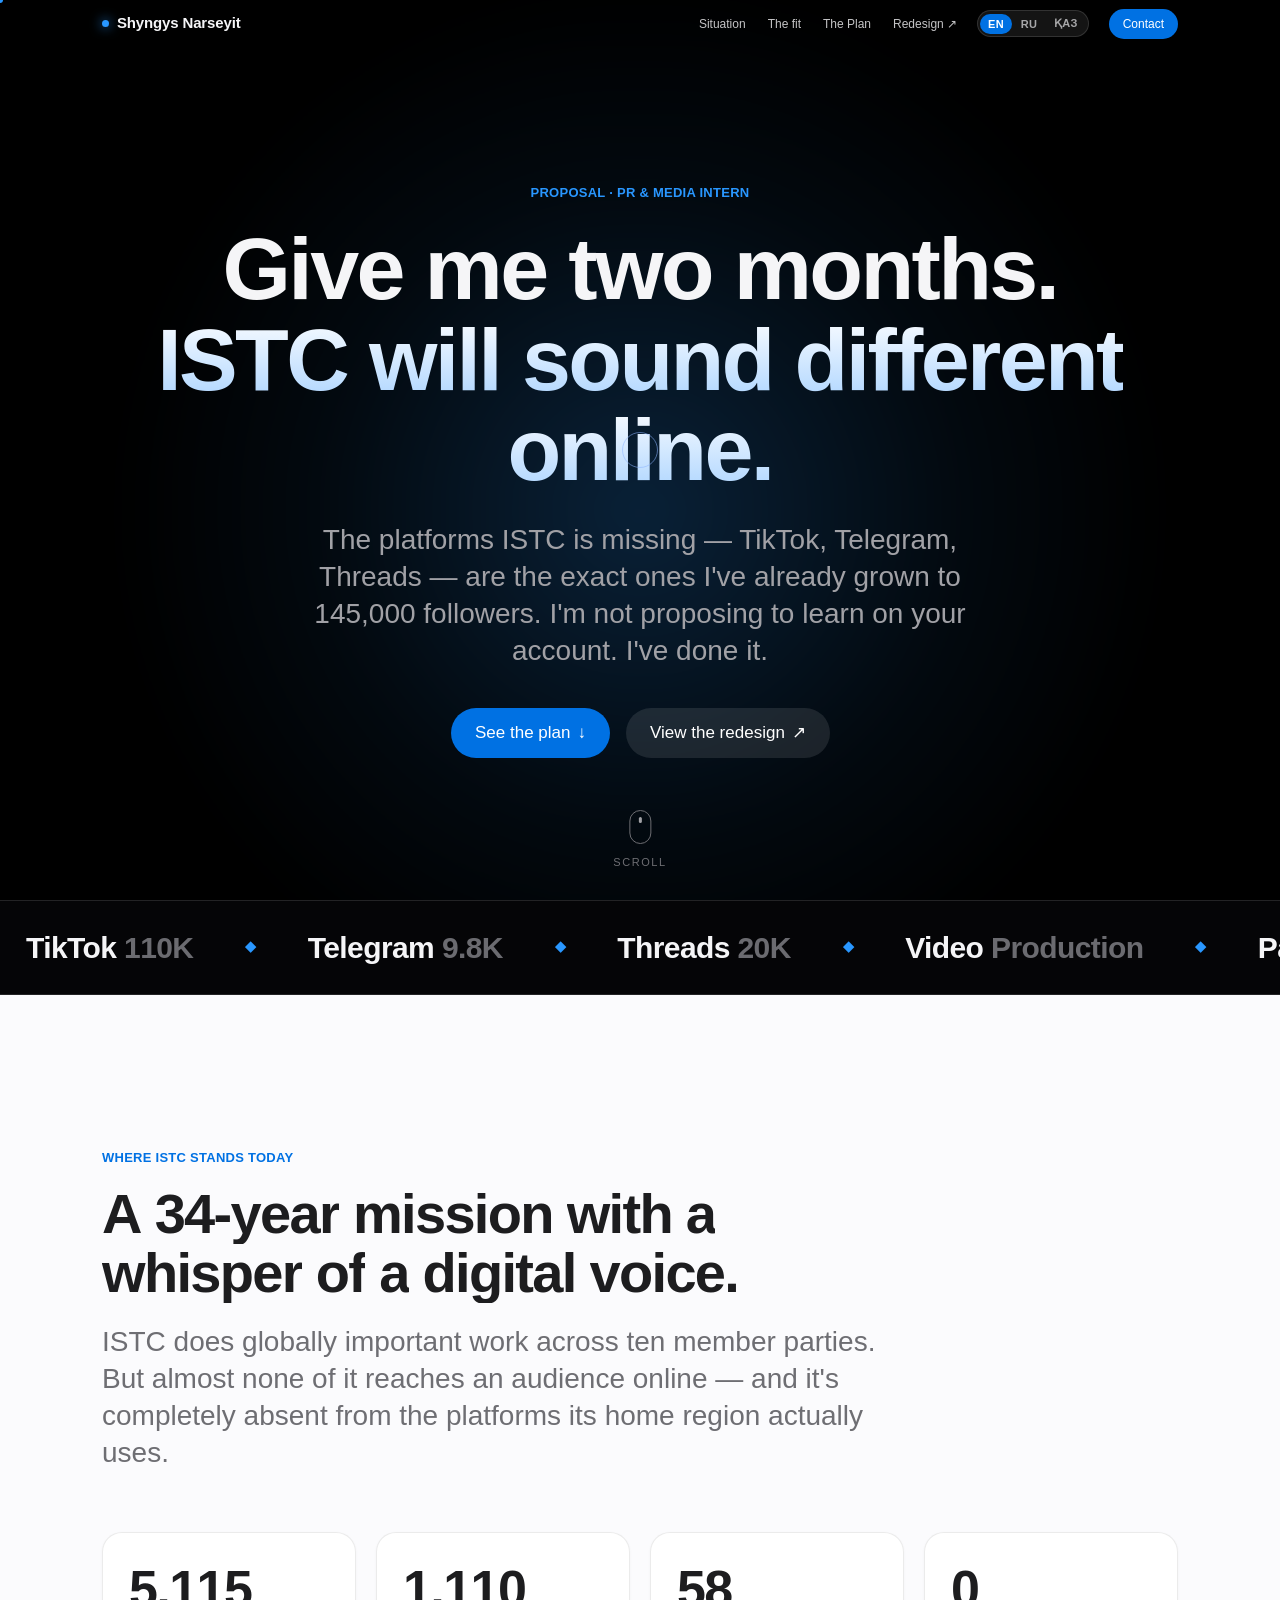
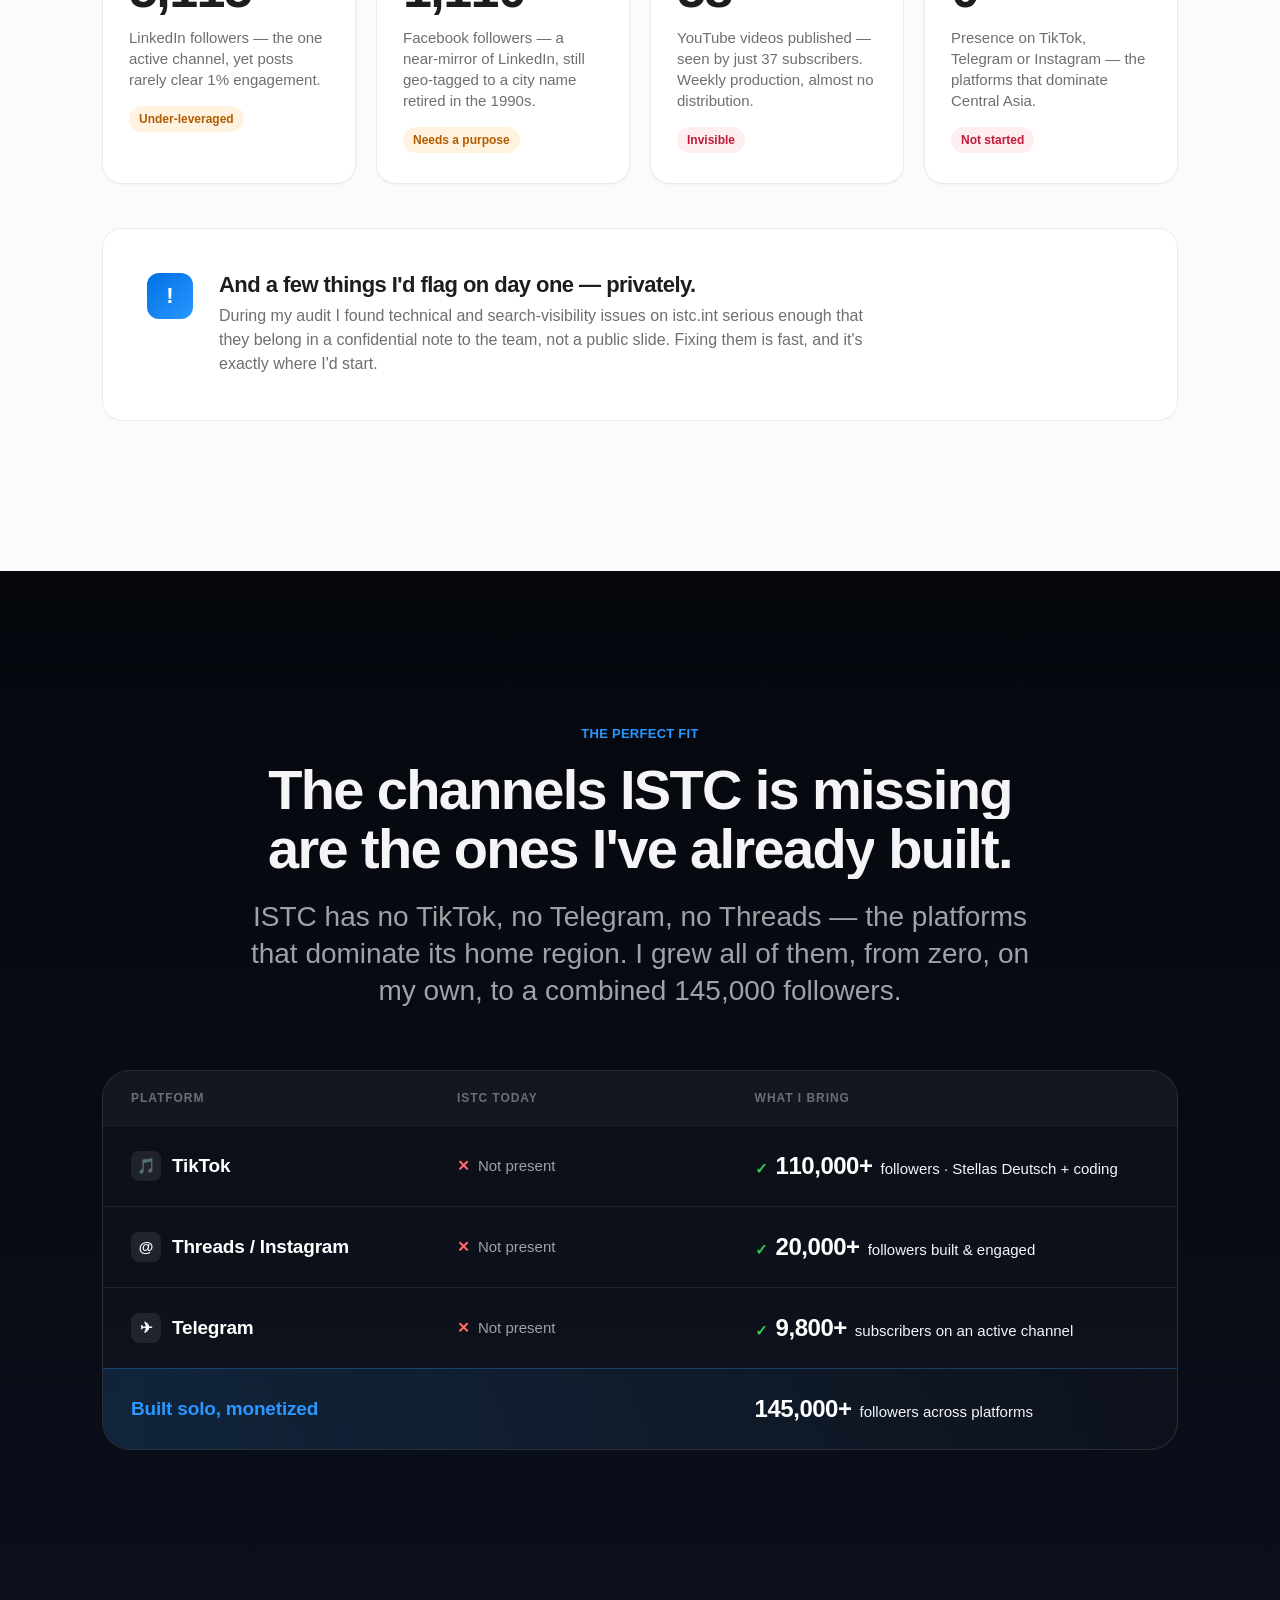
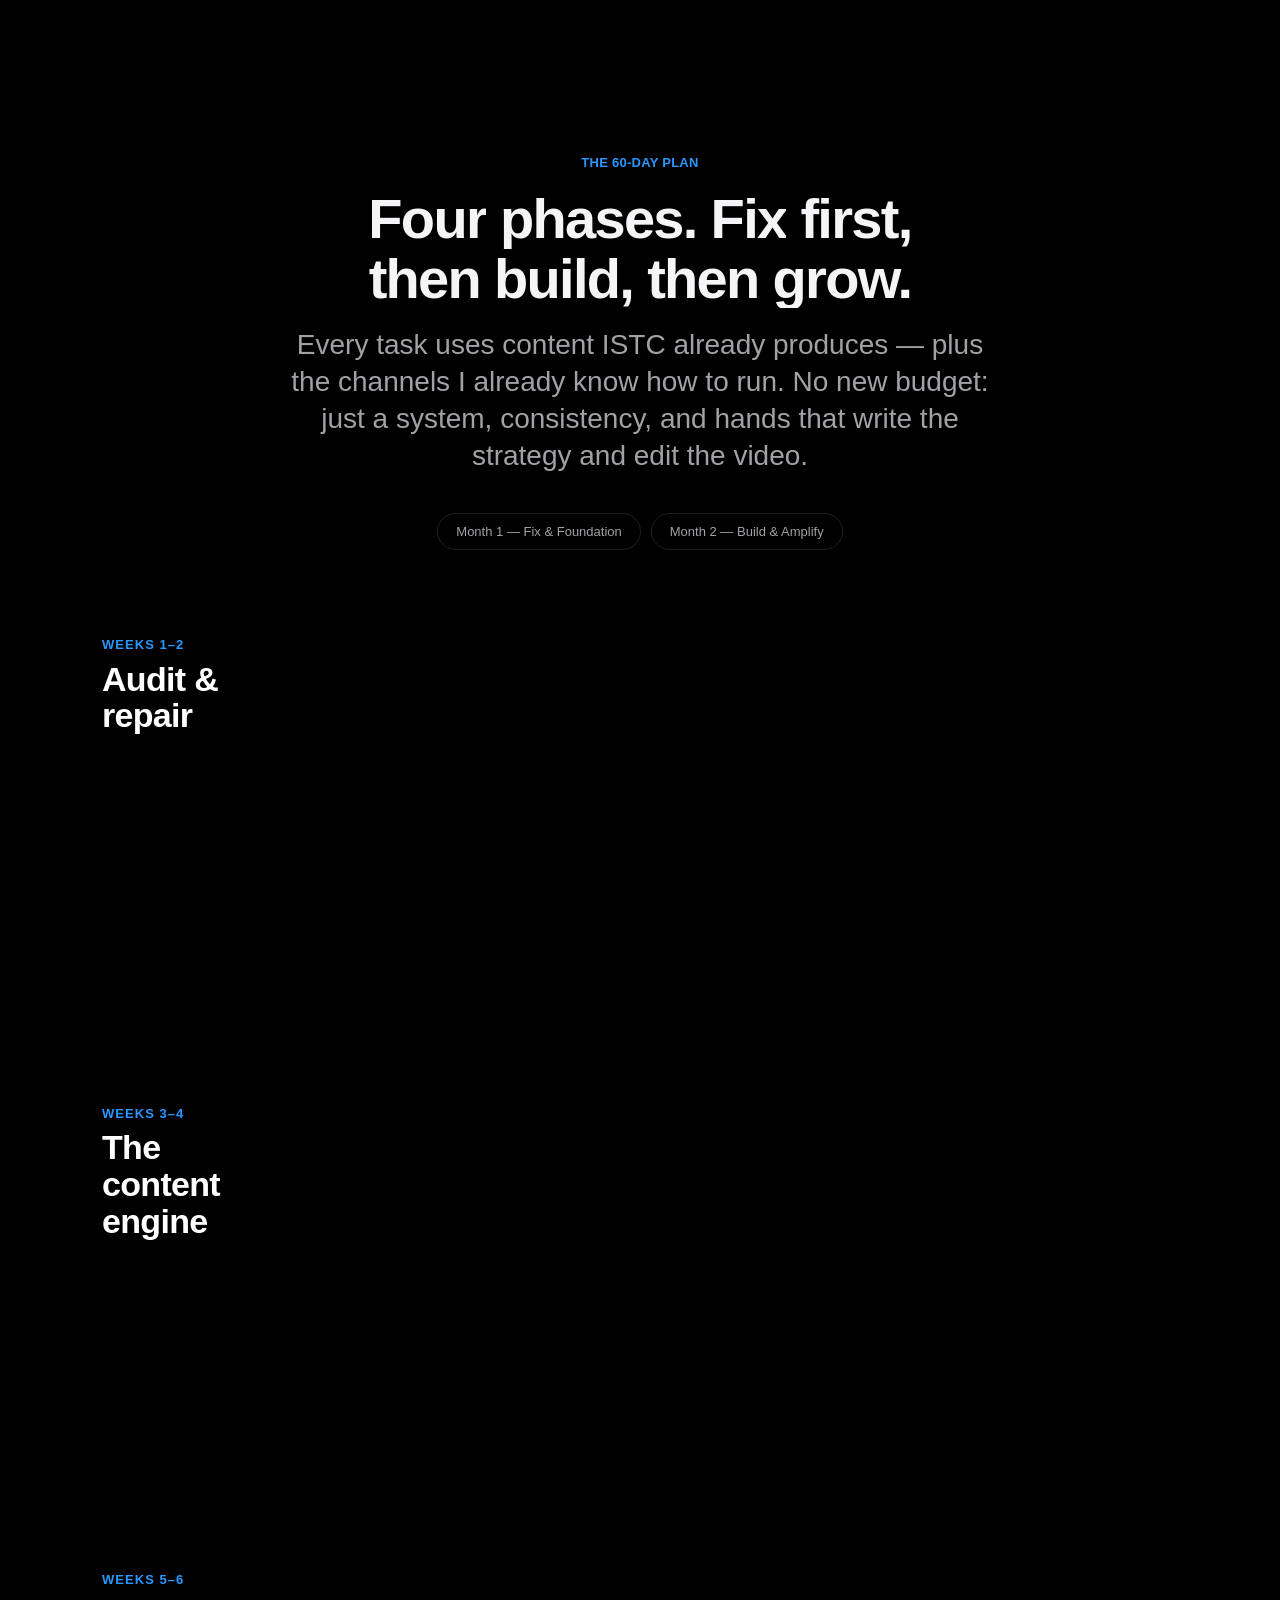
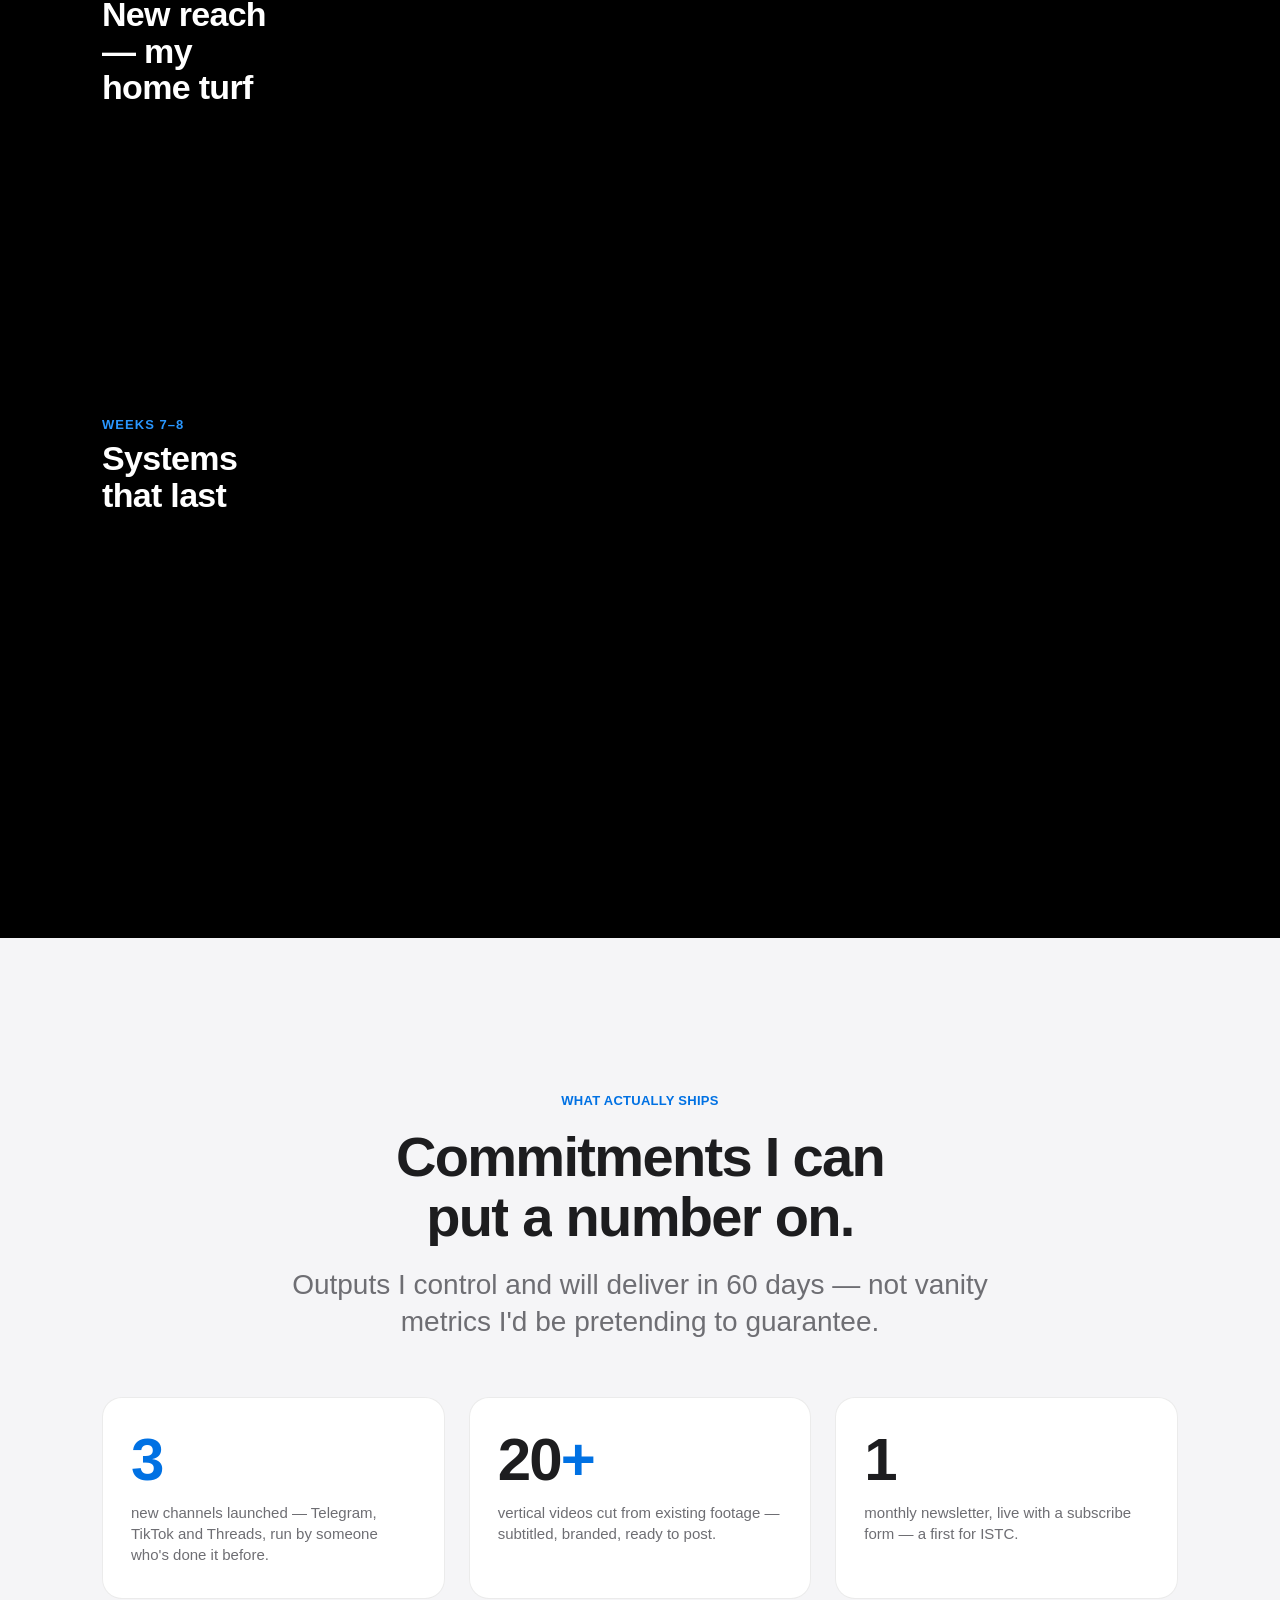
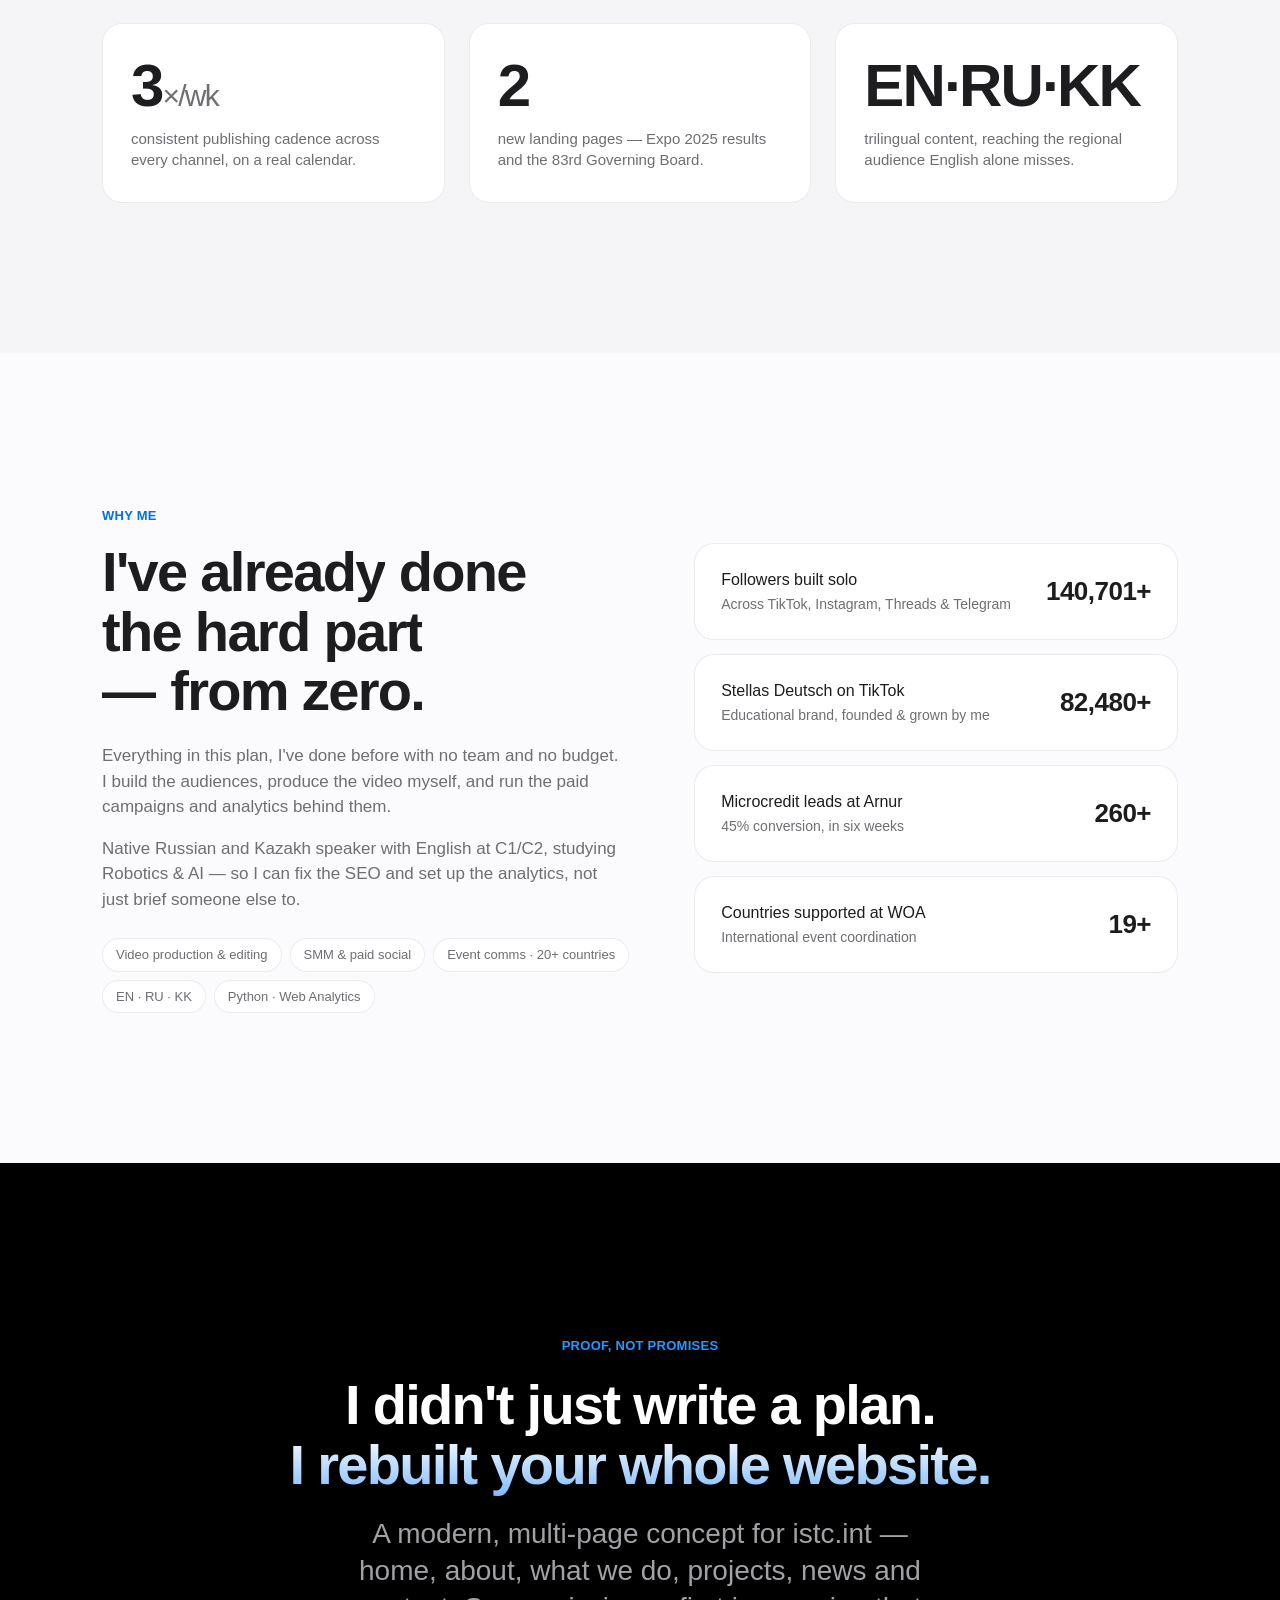
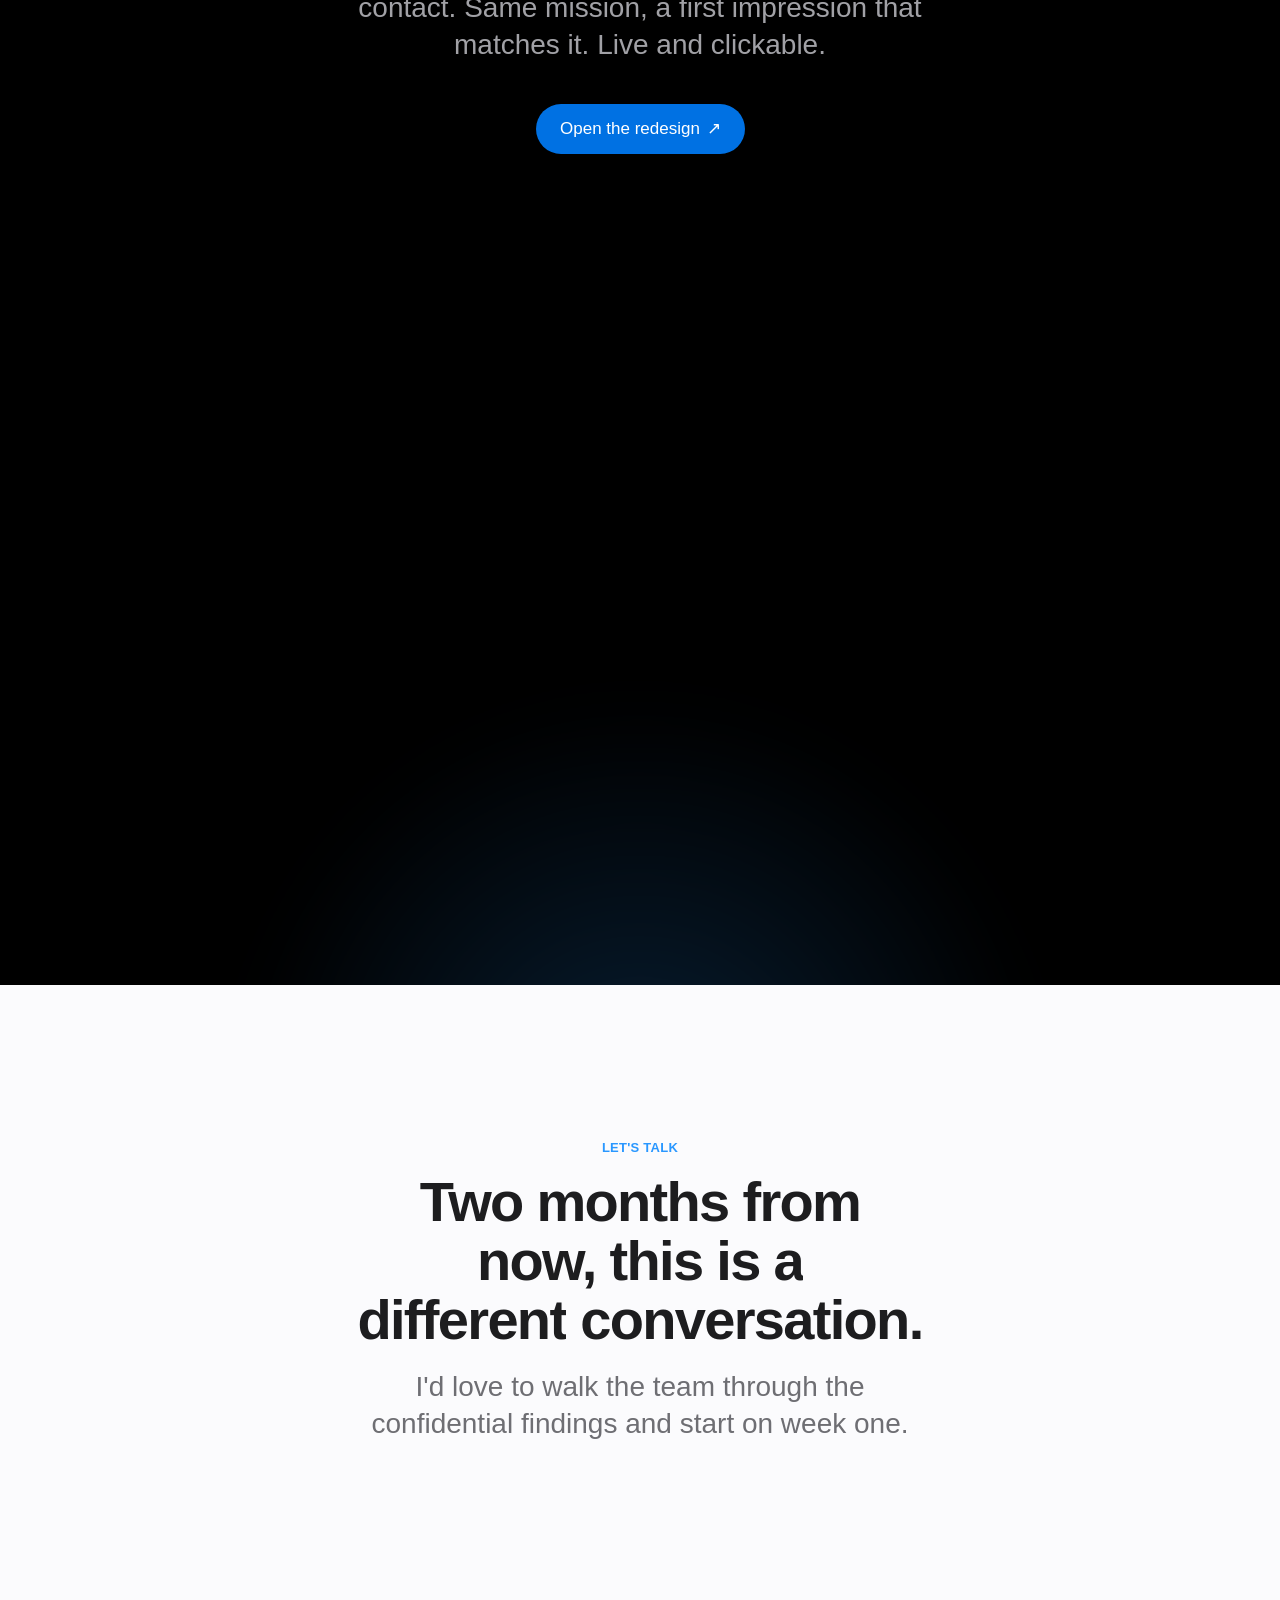
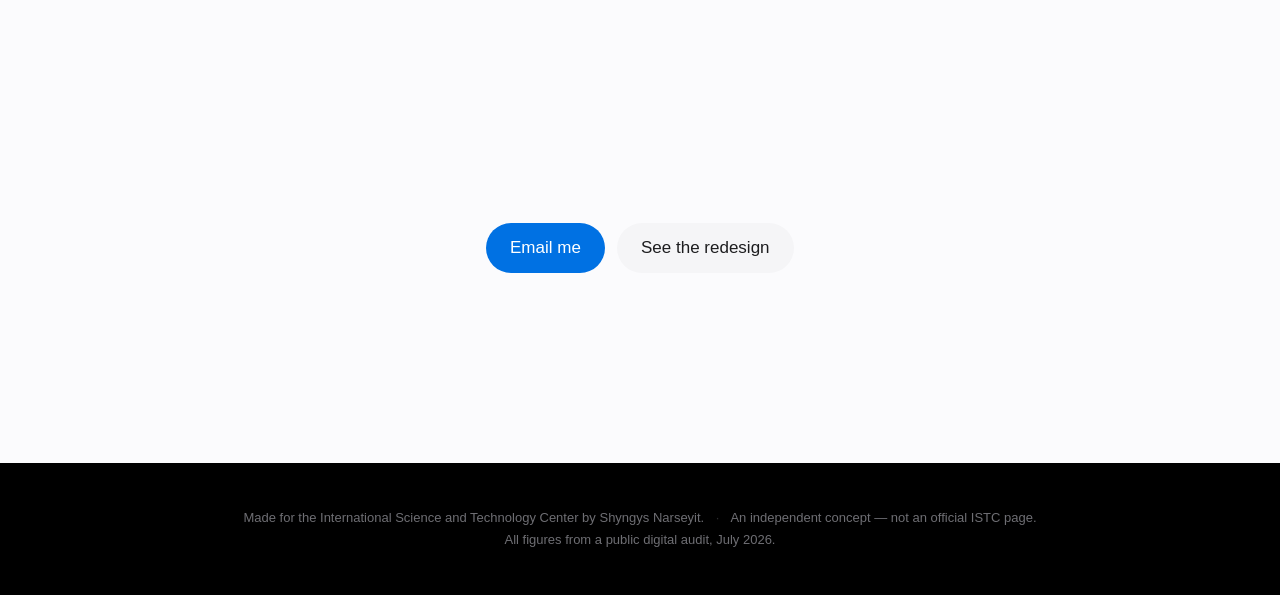
==== commit dea3e597: "Add getlayers-style motion to the pitch (about-me) page - Custom lerp cursor (dot + ring, hover-grow" ====
--- a/index.html
+++ b/index.html
@@ -57,8 +57,8 @@
   .chev{transition:transform .3s var(--ease)}
   .btn:hover .chev{transform:translateX(3px)}
 
-  .reveal{opacity:0;transform:translateY(34px);transition:opacity .9s var(--ease),transform .9s var(--ease)}
-  .reveal.in{opacity:1;transform:none}
+  .reveal{opacity:0;transform:translateY(26px) scale(.986);filter:blur(7px);transition:opacity 1s var(--ease),transform 1s var(--ease),filter 1s var(--ease)}
+  .reveal.in{opacity:1;transform:none;filter:blur(0)}
   .d1{transition-delay:.08s}.d2{transition-delay:.16s}.d3{transition-delay:.24s}.d4{transition-delay:.32s}
 
   .hero{min-height:100svh;display:flex;flex-direction:column;align-items:center;justify-content:center;text-align:center;padding:120px 22px 80px;position:relative;overflow:hidden}
@@ -208,9 +208,41 @@
   footer a{color:var(--ink-2)}
   footer .sep{opacity:.4;margin:0 8px}
 
+  /* ===== getlayers-style motion ===== */
+  /* custom cursor */
+  .cursor-dot,.cursor-ring{position:fixed;top:0;left:0;z-index:9999;pointer-events:none;border-radius:50%;will-change:transform}
+  .cursor-dot{width:6px;height:6px;background:var(--blue);transform:translate(-50%,-50%);mix-blend-mode:difference}
+  .cursor-ring{width:36px;height:36px;border:1.5px solid rgba(140,180,255,.55);transform:translate(-50%,-50%);transition:width .32s var(--ease),height .32s var(--ease),background-color .32s var(--ease),border-color .32s var(--ease),opacity .3s}
+  .cursor-ring.hover{width:62px;height:62px;background:rgba(41,151,255,.14);border-color:var(--blue)}
+  .cursor-ring.down{width:28px;height:28px}
+  html.has-cursor, html.has-cursor *{cursor:none !important}
+  /* word / line mask reveal */
+  .split .w{display:inline-block;overflow:hidden;vertical-align:top;line-height:1.05}
+  .split .wi{display:inline-block;transform:translateY(112%);transition:transform .9s var(--ease)}
+  .split.in .wi{transform:translateY(0)}
+  /* blur-in */
+  .blur-in{opacity:0;filter:blur(12px);transform:translateY(20px);transition:opacity 1s var(--ease),filter 1s var(--ease),transform 1s var(--ease)}
+  .blur-in.in{opacity:1;filter:blur(0);transform:none}
+  /* clip reveal for media */
+  .clip-reveal{clip-path:inset(0 0 100% 0);transform:scale(1.07);transition:clip-path 1.15s var(--ease),transform 1.15s var(--ease)}
+  .clip-reveal.in{clip-path:inset(0 0 0 0);transform:scale(1)}
+  /* marquee */
+  .marquee{overflow:hidden;background:#050507;border-top:1px solid var(--line-d);border-bottom:1px solid var(--line-d);padding:24px 0}
+  .marquee-track{display:flex;width:max-content;animation:marq 30s linear infinite}
+  .marquee:hover .marquee-track{animation-play-state:paused}
+  .marquee .mq{display:inline-flex;align-items:center;font-size:clamp(19px,2.6vw,30px);font-weight:600;letter-spacing:-.02em;color:#6b6b70;white-space:nowrap;padding:0 26px}
+  .marquee .mq b{color:#f5f5f7;font-weight:600}
+  .marquee .mq::after{content:"◆";color:var(--blue);font-size:.45em;margin-left:52px}
+  @keyframes marq{to{transform:translateX(-50%)}}
+  .magnetic{will-change:transform}
+
   @media(prefers-reduced-motion:reduce){
     *{animation:none !important;transition:none !important;scroll-behavior:auto !important}
-    .reveal{opacity:1;transform:none}
+    .cursor-dot,.cursor-ring{display:none}
+    html.has-cursor,html.has-cursor *{cursor:auto !important}
+    .split .wi,.blur-in{opacity:1;transform:none;filter:none}
+    .clip-reveal{clip-path:none;transform:none}
+    .reveal{opacity:1;transform:none;filter:none}
     .hero .eyebrow,.hero h1,.hero .lead,.hero .cta-row{opacity:1;transform:none}
   }
 </style>
@@ -248,6 +280,14 @@
   </div>
   <div class="scroll-cue"><div class="mouse"></div><span data-i18n="hero_scroll">Scroll</span></div>
 </header>
+
+<!-- MARQUEE -->
+<div class="marquee" aria-hidden="true">
+  <div class="marquee-track">
+    <span class="mq"><b>TikTok</b>&nbsp;110K</span><span class="mq"><b>Telegram</b>&nbsp;9.8K</span><span class="mq"><b>Threads</b>&nbsp;20K</span><span class="mq"><b>Video</b>&nbsp;Production</span><span class="mq"><b>Paid</b>&nbsp;Social</span><span class="mq"><b>Content</b>&nbsp;Strategy</span><span class="mq"><b>EN·RU·KK</b></span><span class="mq"><b>145K</b>&nbsp;Followers</span>
+    <span class="mq"><b>TikTok</b>&nbsp;110K</span><span class="mq"><b>Telegram</b>&nbsp;9.8K</span><span class="mq"><b>Threads</b>&nbsp;20K</span><span class="mq"><b>Video</b>&nbsp;Production</span><span class="mq"><b>Paid</b>&nbsp;Social</span><span class="mq"><b>Content</b>&nbsp;Strategy</span><span class="mq"><b>EN·RU·KK</b></span><span class="mq"><b>145K</b>&nbsp;Followers</span>
+  </div>
+</div>
 
 <!-- SITUATION -->
 <section class="band paper" id="situation">
@@ -711,6 +751,7 @@
     document.querySelectorAll('.lang-switch button').forEach(function(b){b.classList.toggle('active',b.getAttribute('data-lang')===lang);});
     document.querySelectorAll('[data-count]').forEach(function(el){if(el.dataset.done)el.textContent=fmtNum(+el.getAttribute('data-count'),lang)+(el.getAttribute('data-suffix')||'');});
     try{localStorage.setItem('istc-lang',lang);}catch(e){}
+    if(window.__afterLang)window.__afterLang();
   }
   var saved=null;try{saved=localStorage.getItem('istc-lang');}catch(e){}
   setLang(saved||'en');
@@ -726,6 +767,61 @@
   }
   var cio=new IntersectionObserver(function(es){es.forEach(function(e){if(e.isIntersecting){countUp(e.target);cio.unobserve(e.target);}});},{threshold:0.6});
   document.querySelectorAll('[data-count]').forEach(function(el){cio.observe(el);});
+
+  /* ===== getlayers-style motion engine ===== */
+  var fine=window.matchMedia('(hover:hover) and (pointer:fine)').matches;
+  var aio=new IntersectionObserver(function(es){es.forEach(function(e){if(e.isIntersecting){e.target.classList.add('in');aio.unobserve(e.target);}});},{threshold:0.2,rootMargin:'0px 0px -5% 0px'});
+
+  // clip reveal on the browser mockup
+  var browser=document.querySelector('.browser');
+  if(browser && !reduce){browser.classList.add('clip-reveal');aio.observe(browser);}
+
+  // word-mask reveal on section headings (re-applied on language change)
+  var splitTargets=Array.prototype.slice.call(document.querySelectorAll('h2.h2:not([data-i18n-html])'));
+  function splitEl(el){
+    var txt=(el.textContent||'').replace(/\s+/g,' ').trim();
+    el.innerHTML=txt.split(' ').map(function(tok){
+      return '<span class="w"><span class="wi">'+tok.replace(/&/g,'&amp;').replace(/</g,'&lt;')+'</span></span>';
+    }).join(' ');
+    el.classList.add('split');
+    var wis=el.querySelectorAll('.wi');
+    for(var i=0;i<wis.length;i++){wis[i].style.transitionDelay=(i*0.04)+'s';}
+  }
+  var splitFirst=true;
+  window.__afterLang=function(){
+    if(reduce)return;
+    splitTargets.forEach(function(el){
+      splitEl(el);
+      if(splitFirst){aio.observe(el);}else{el.classList.add('in');}
+    });
+    splitFirst=false;
+  };
+  if(reduce){splitTargets.forEach(function(el){el.classList.add('in');});}
+  else{window.__afterLang();}
+
+  // custom cursor + magnetic buttons (fine pointers only)
+  if(fine && !reduce){
+    var dot=document.createElement('div');dot.className='cursor-dot';
+    var ring=document.createElement('div');ring.className='cursor-ring';
+    document.body.appendChild(dot);document.body.appendChild(ring);
+    document.documentElement.classList.add('has-cursor');
+    var mx=window.innerWidth/2,my=window.innerHeight/2,rx=mx,ry=my;
+    window.addEventListener('mousemove',function(e){mx=e.clientX;my=e.clientY;dot.style.transform='translate('+mx+'px,'+my+'px) translate(-50%,-50%)';},{passive:true});
+    (function loop(){rx+=(mx-rx)*0.18;ry+=(my-ry)*0.18;ring.style.transform='translate('+rx+'px,'+ry+'px) translate(-50%,-50%)';requestAnimationFrame(loop);})();
+    var hv='a,button,.magnetic,input,textarea';
+    document.addEventListener('mouseover',function(e){if(e.target.closest(hv))ring.classList.add('hover');});
+    document.addEventListener('mouseout',function(e){if(e.target.closest(hv))ring.classList.remove('hover');});
+    window.addEventListener('mousedown',function(){ring.classList.add('down');});
+    window.addEventListener('mouseup',function(){ring.classList.remove('down');});
+    document.querySelectorAll('.btn').forEach(function(b){
+      b.classList.add('magnetic');
+      b.addEventListener('mousemove',function(e){
+        var r=b.getBoundingClientRect(),x=e.clientX-(r.left+r.width/2),y=e.clientY-(r.top+r.height/2);
+        b.style.transform='translate('+(x*0.28)+'px,'+(y*0.42)+'px)';
+      });
+      b.addEventListener('mouseleave',function(){b.style.transform='';});
+    });
+  }
 })();
 </script>
 </body>
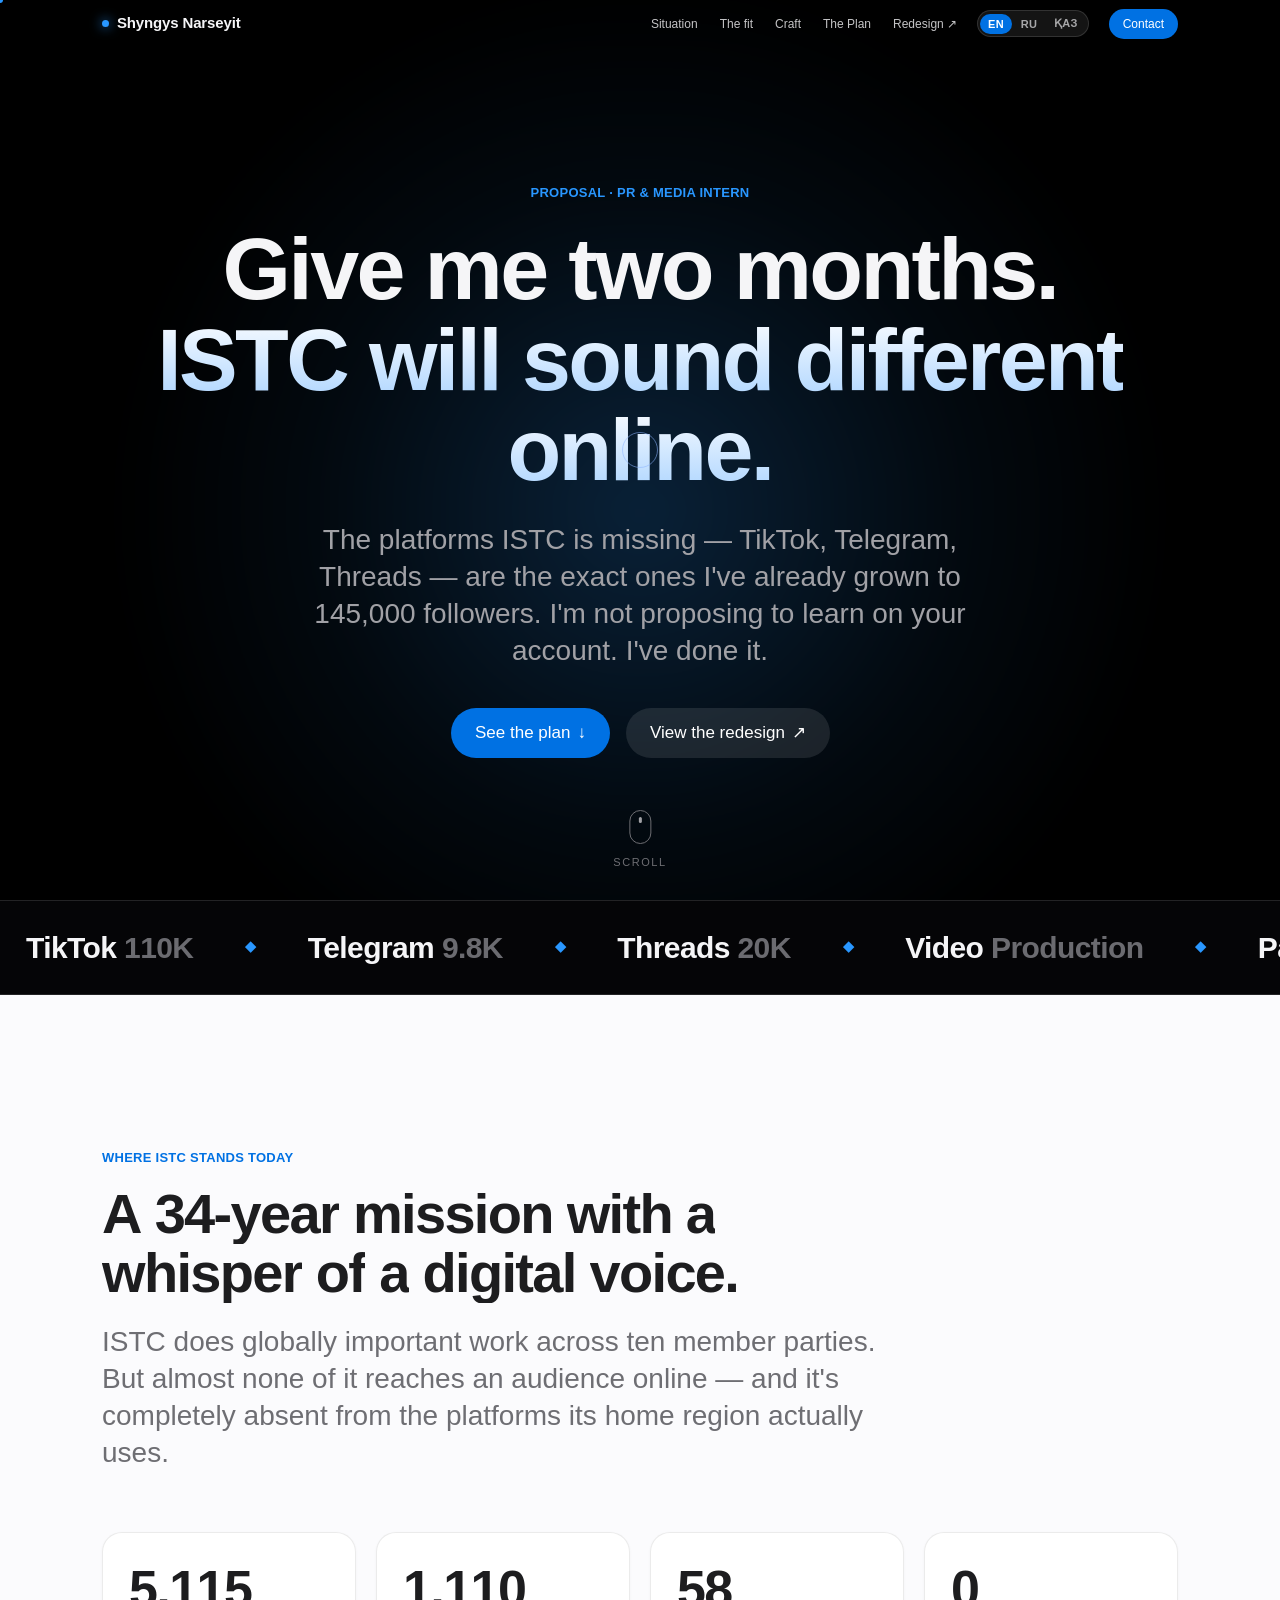
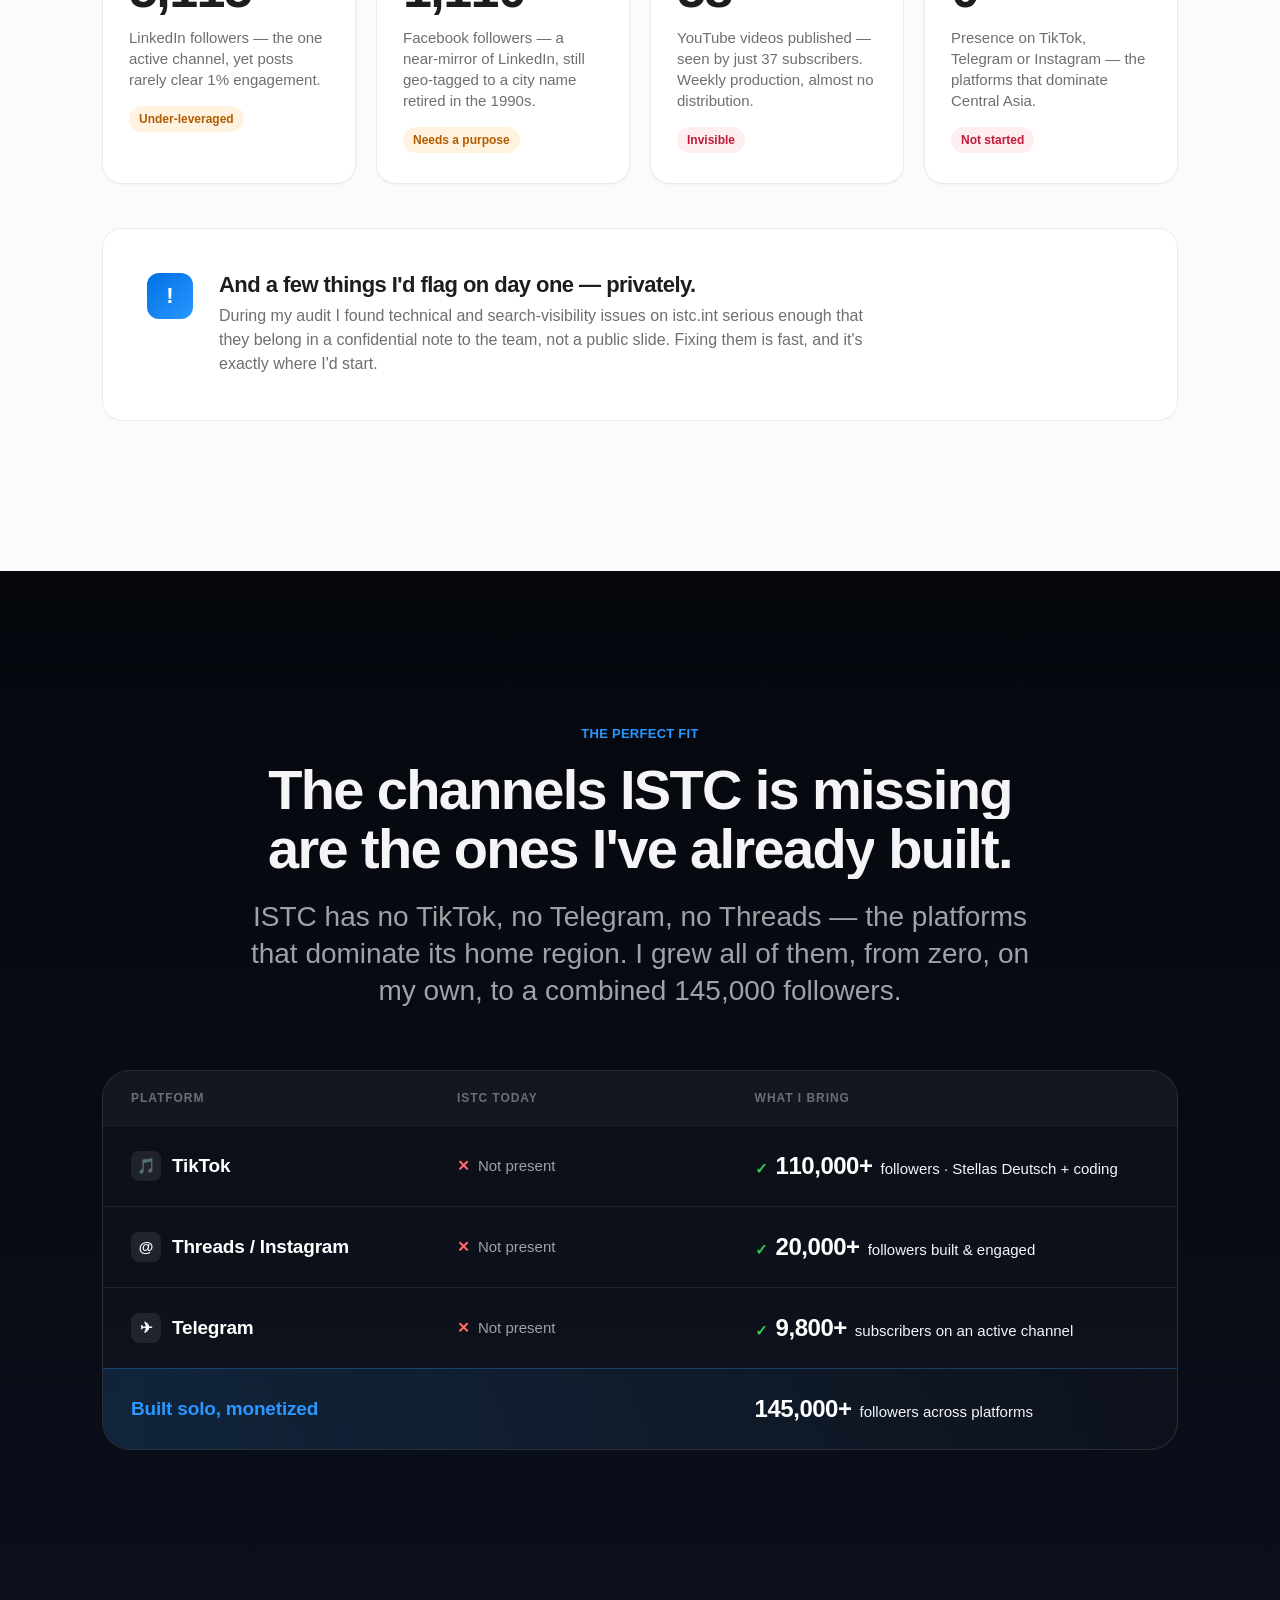
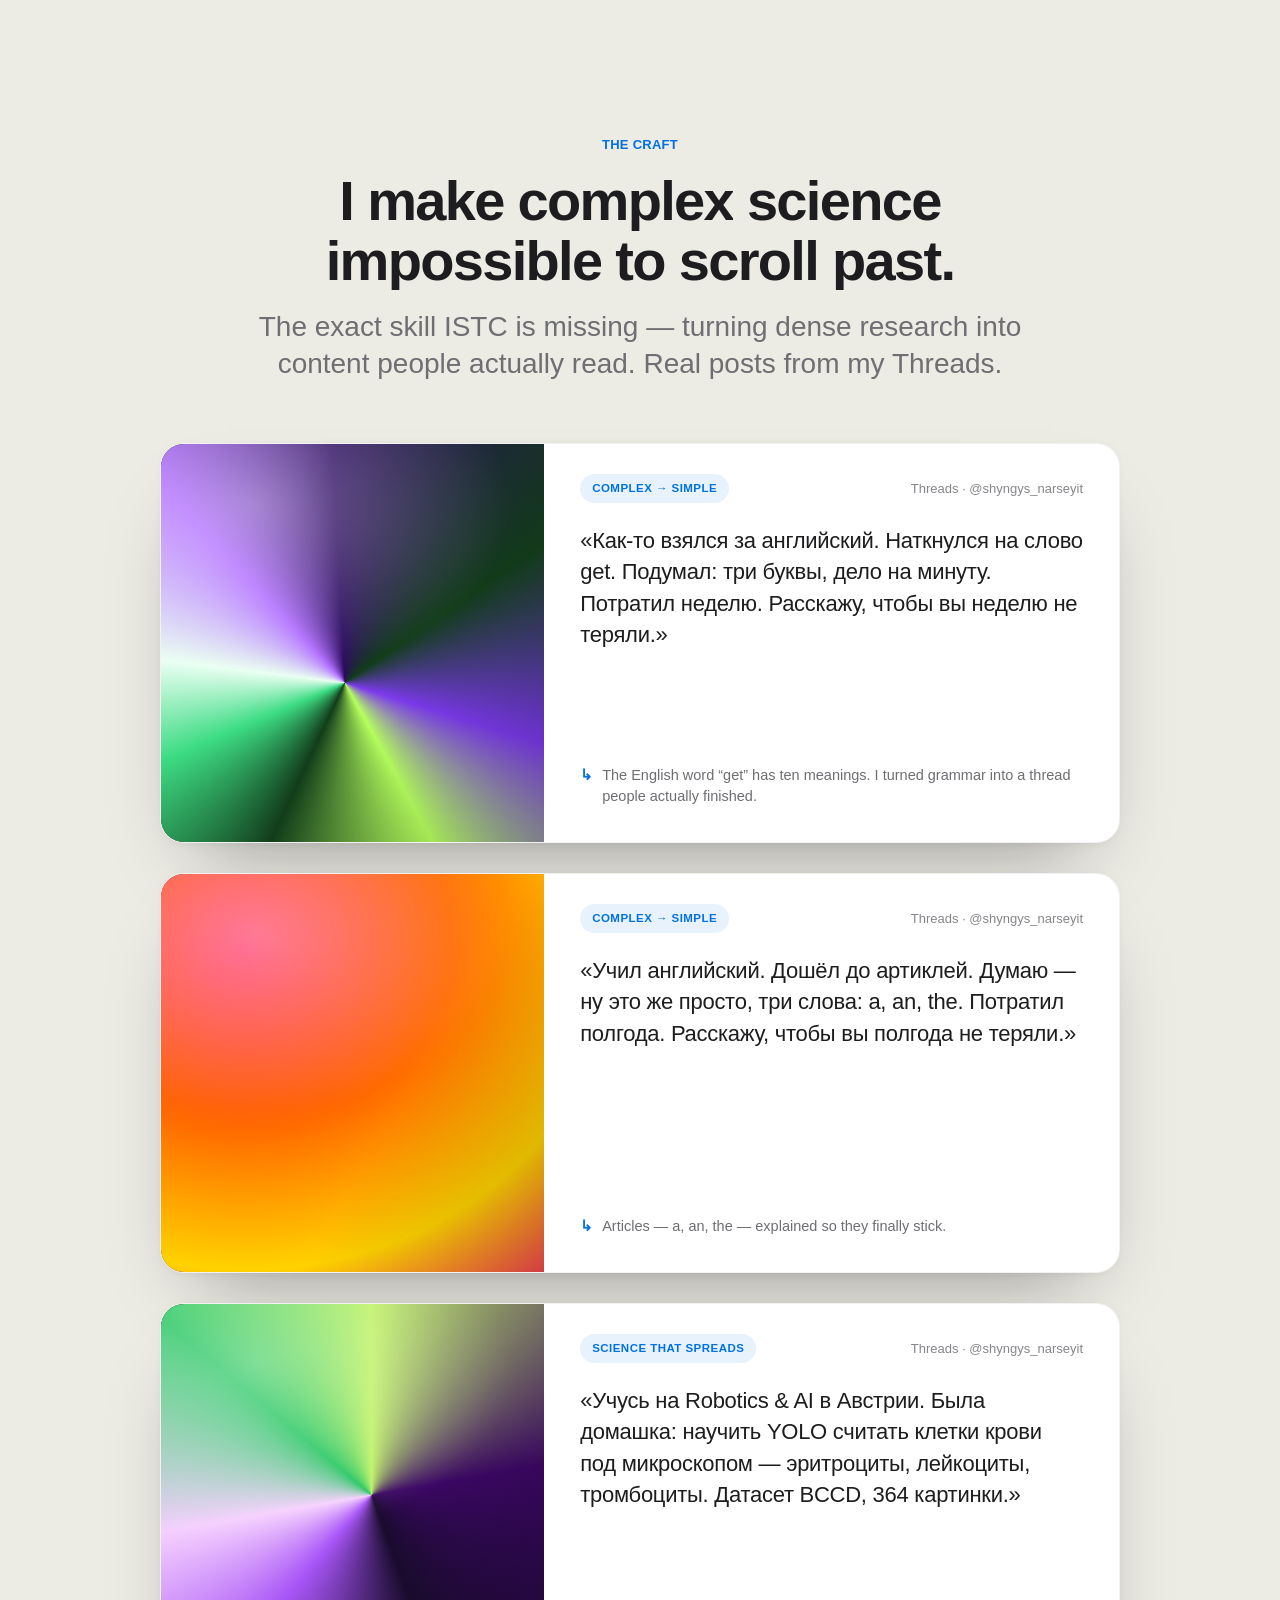
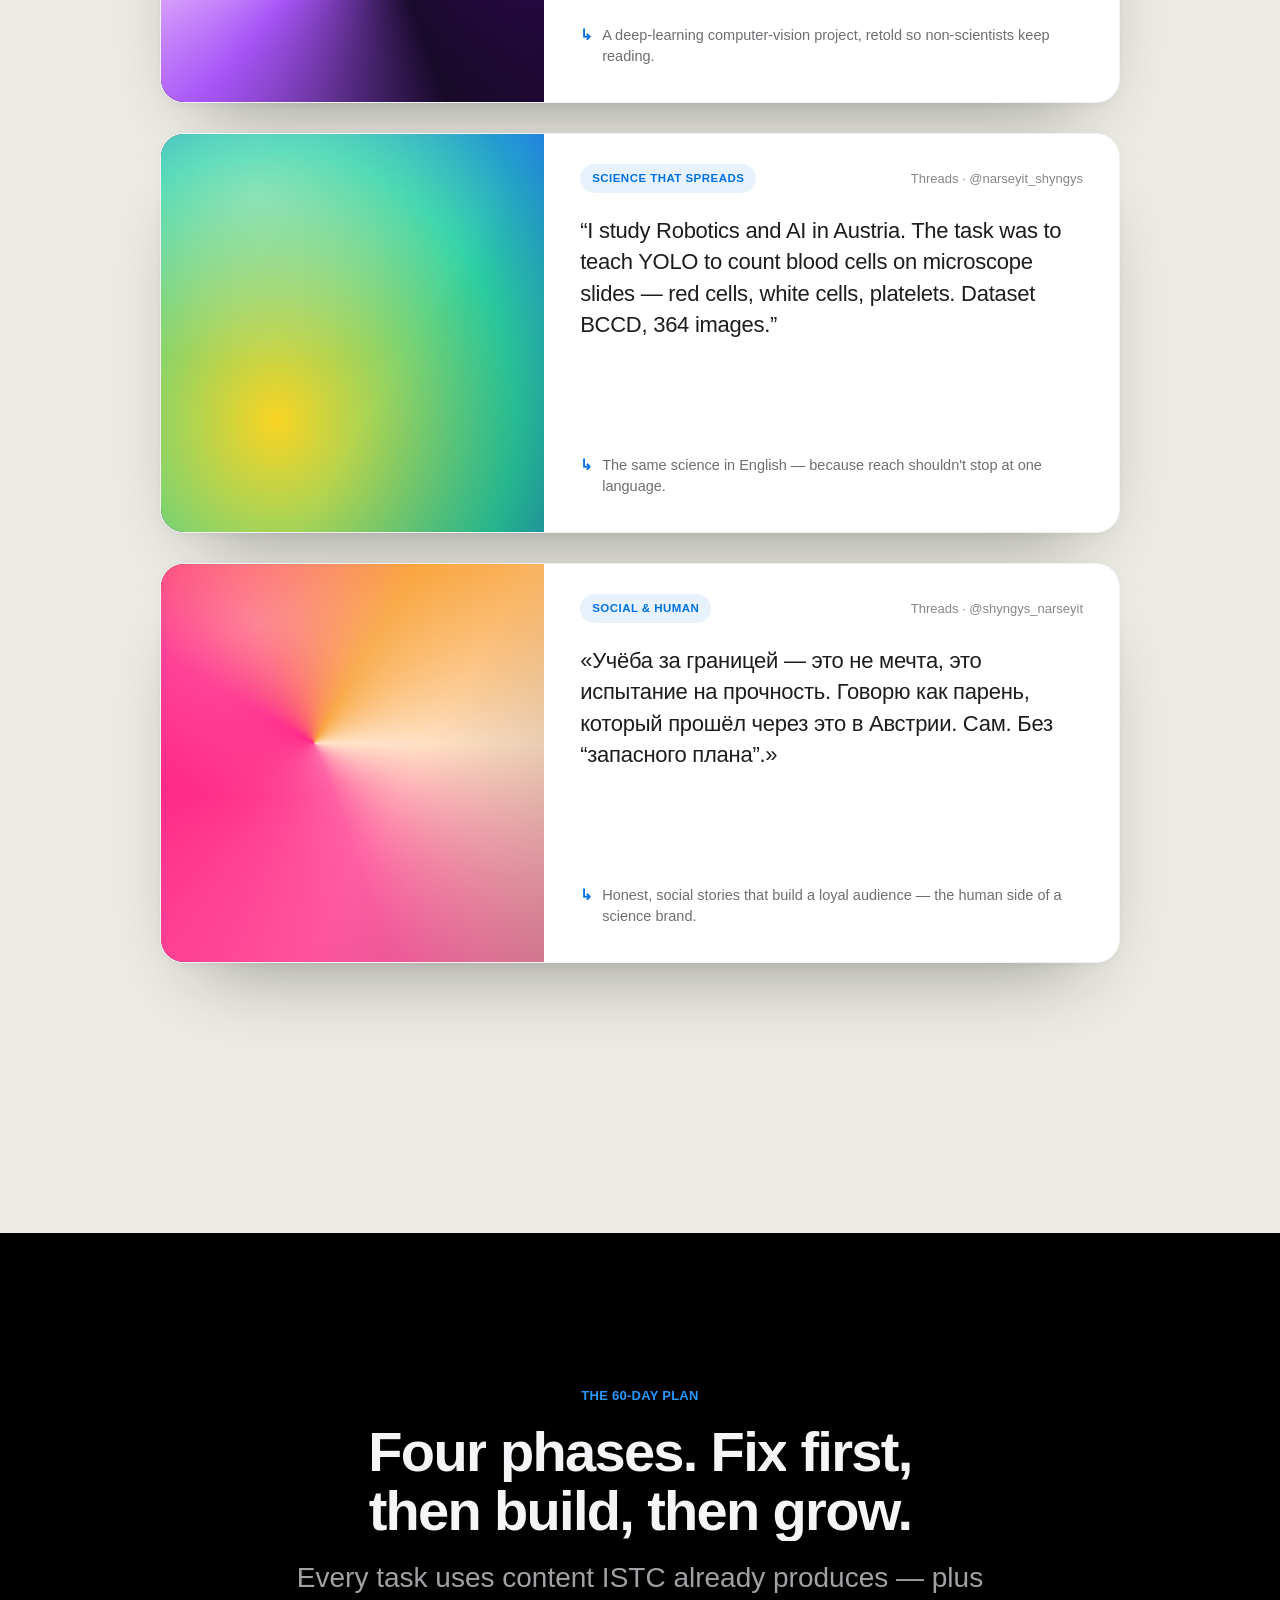
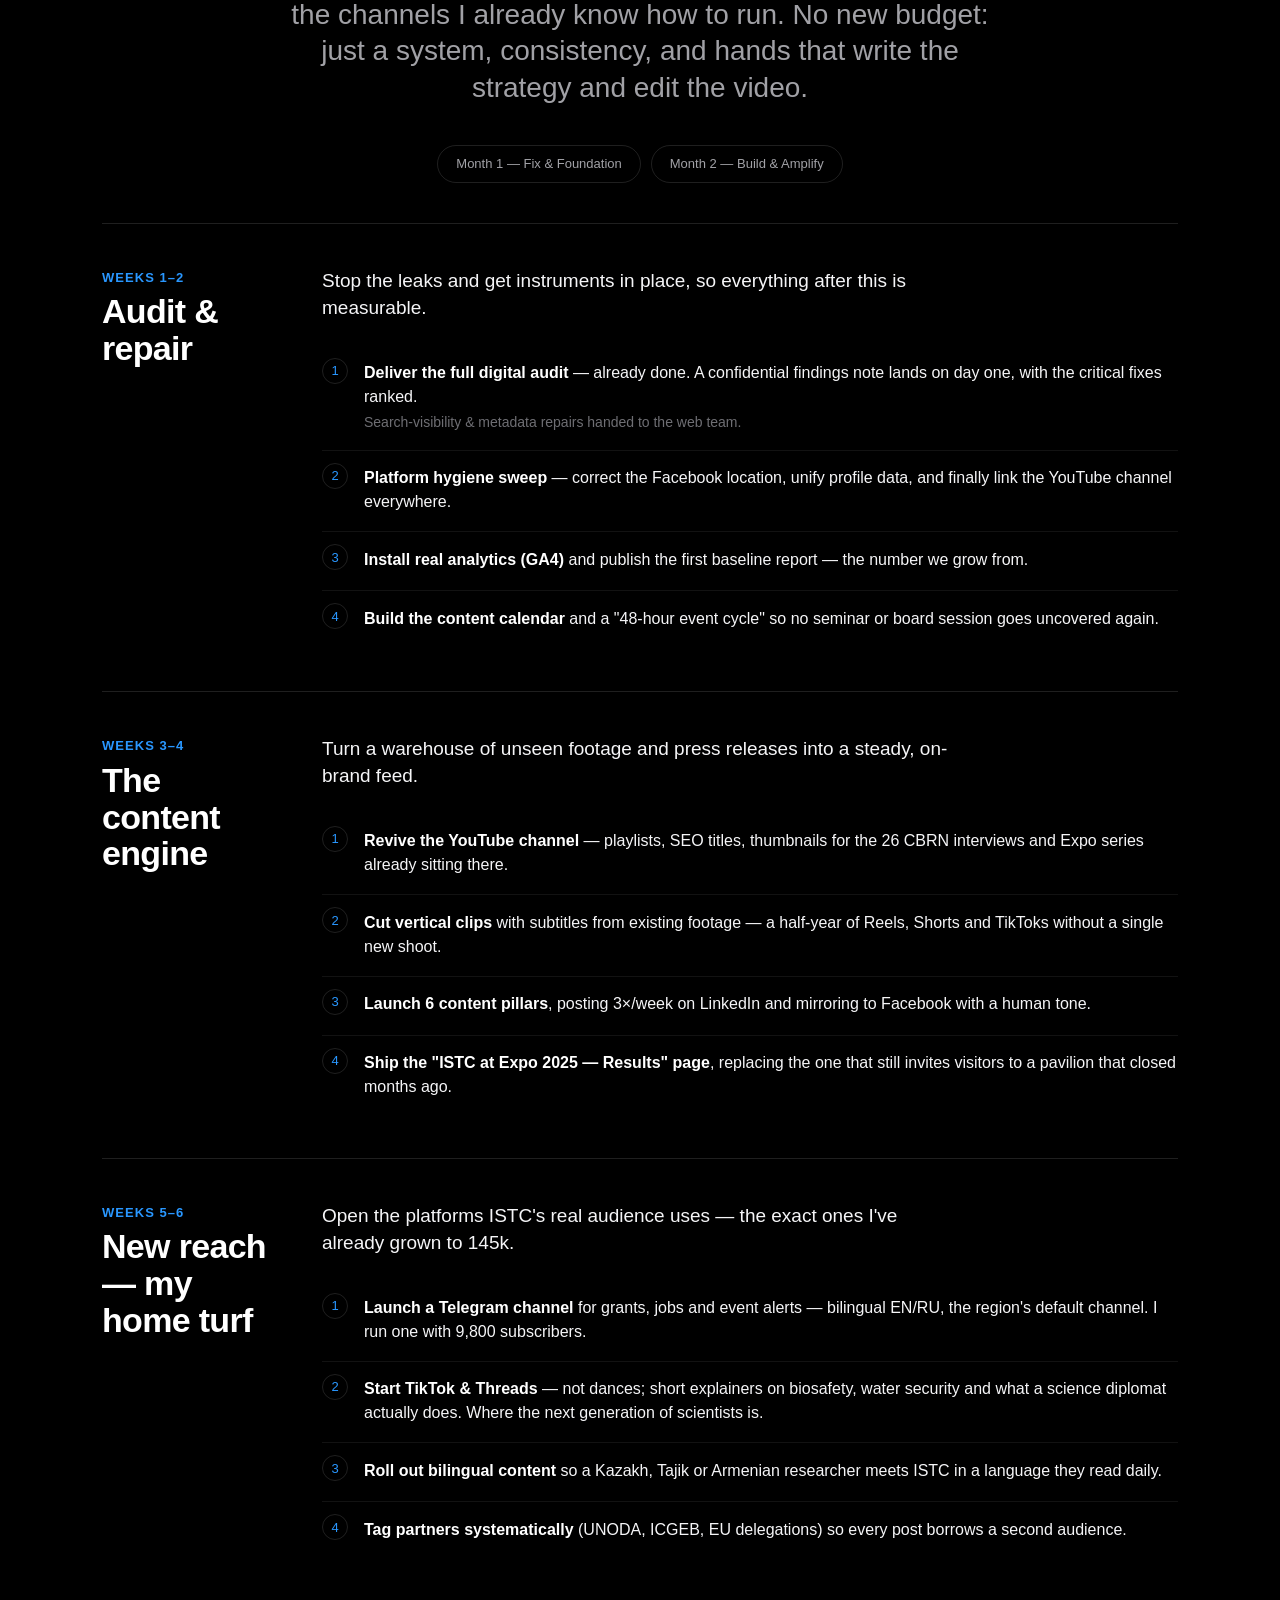
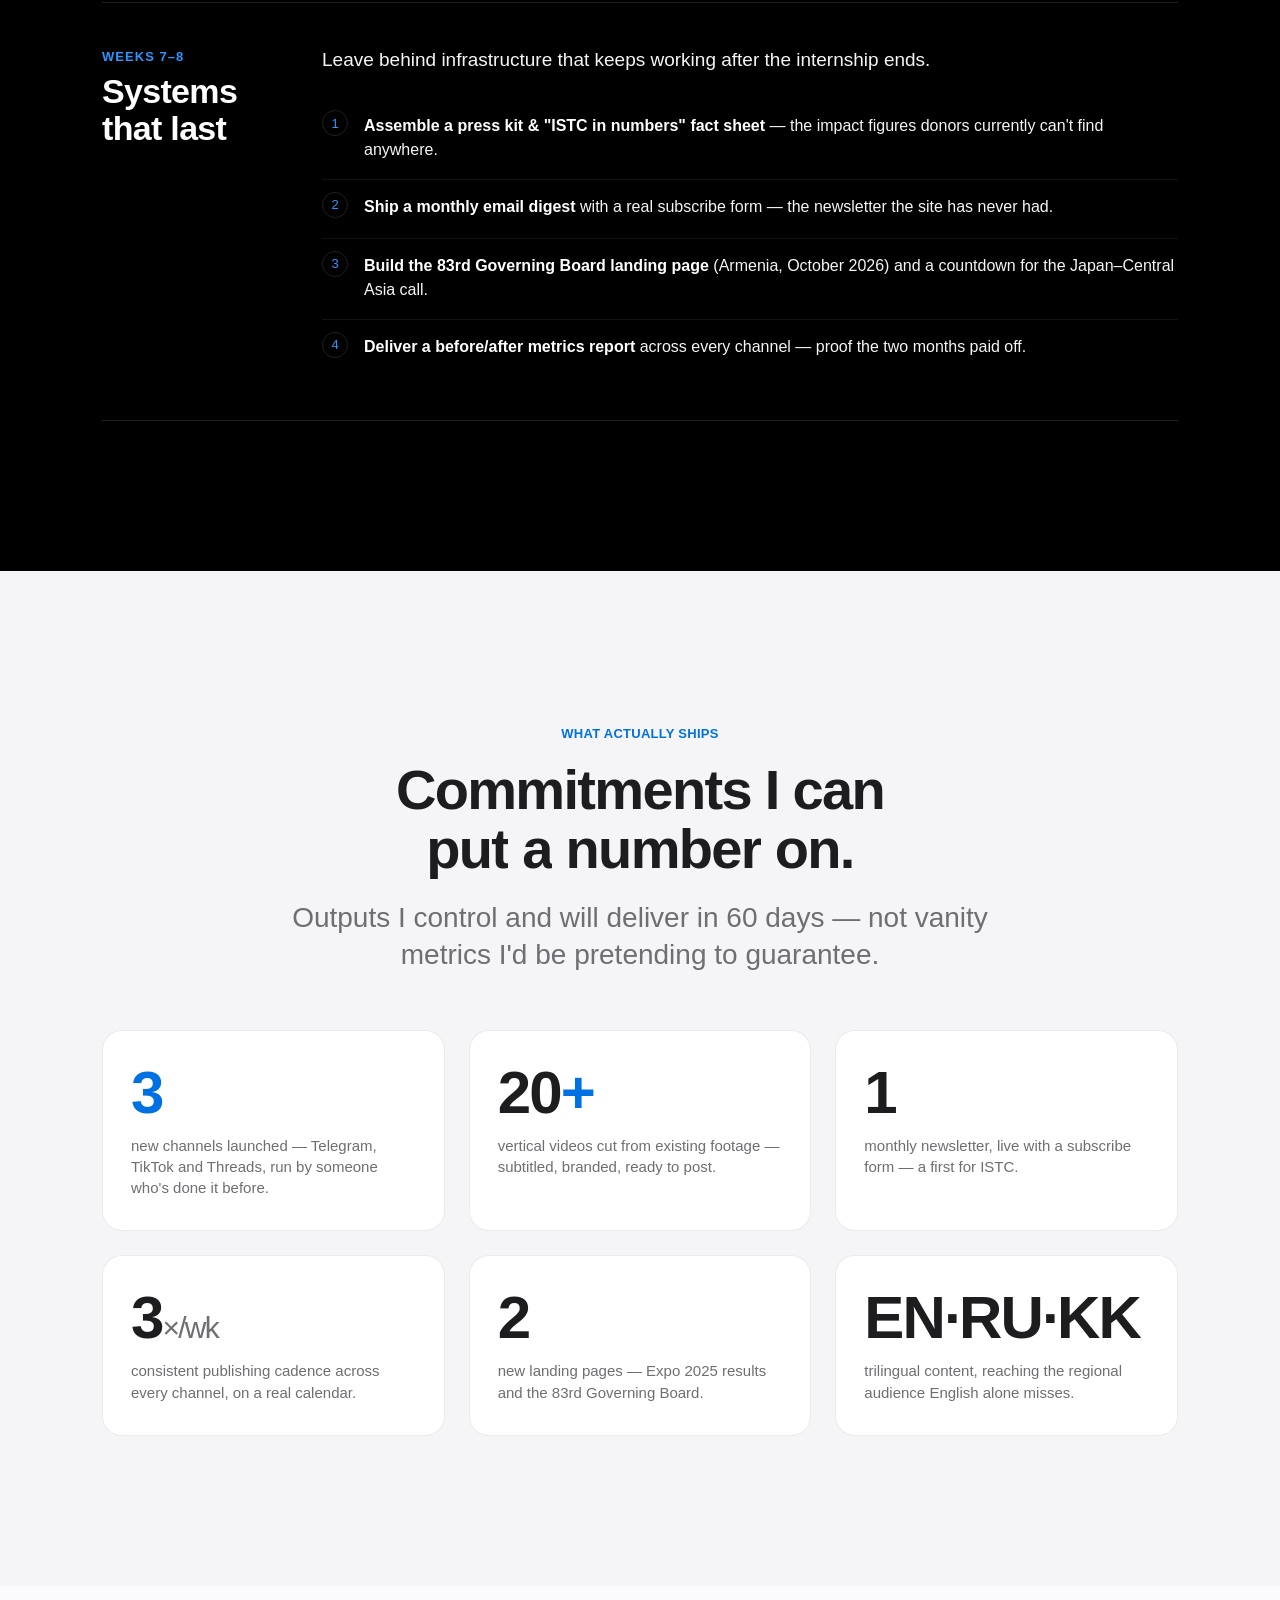
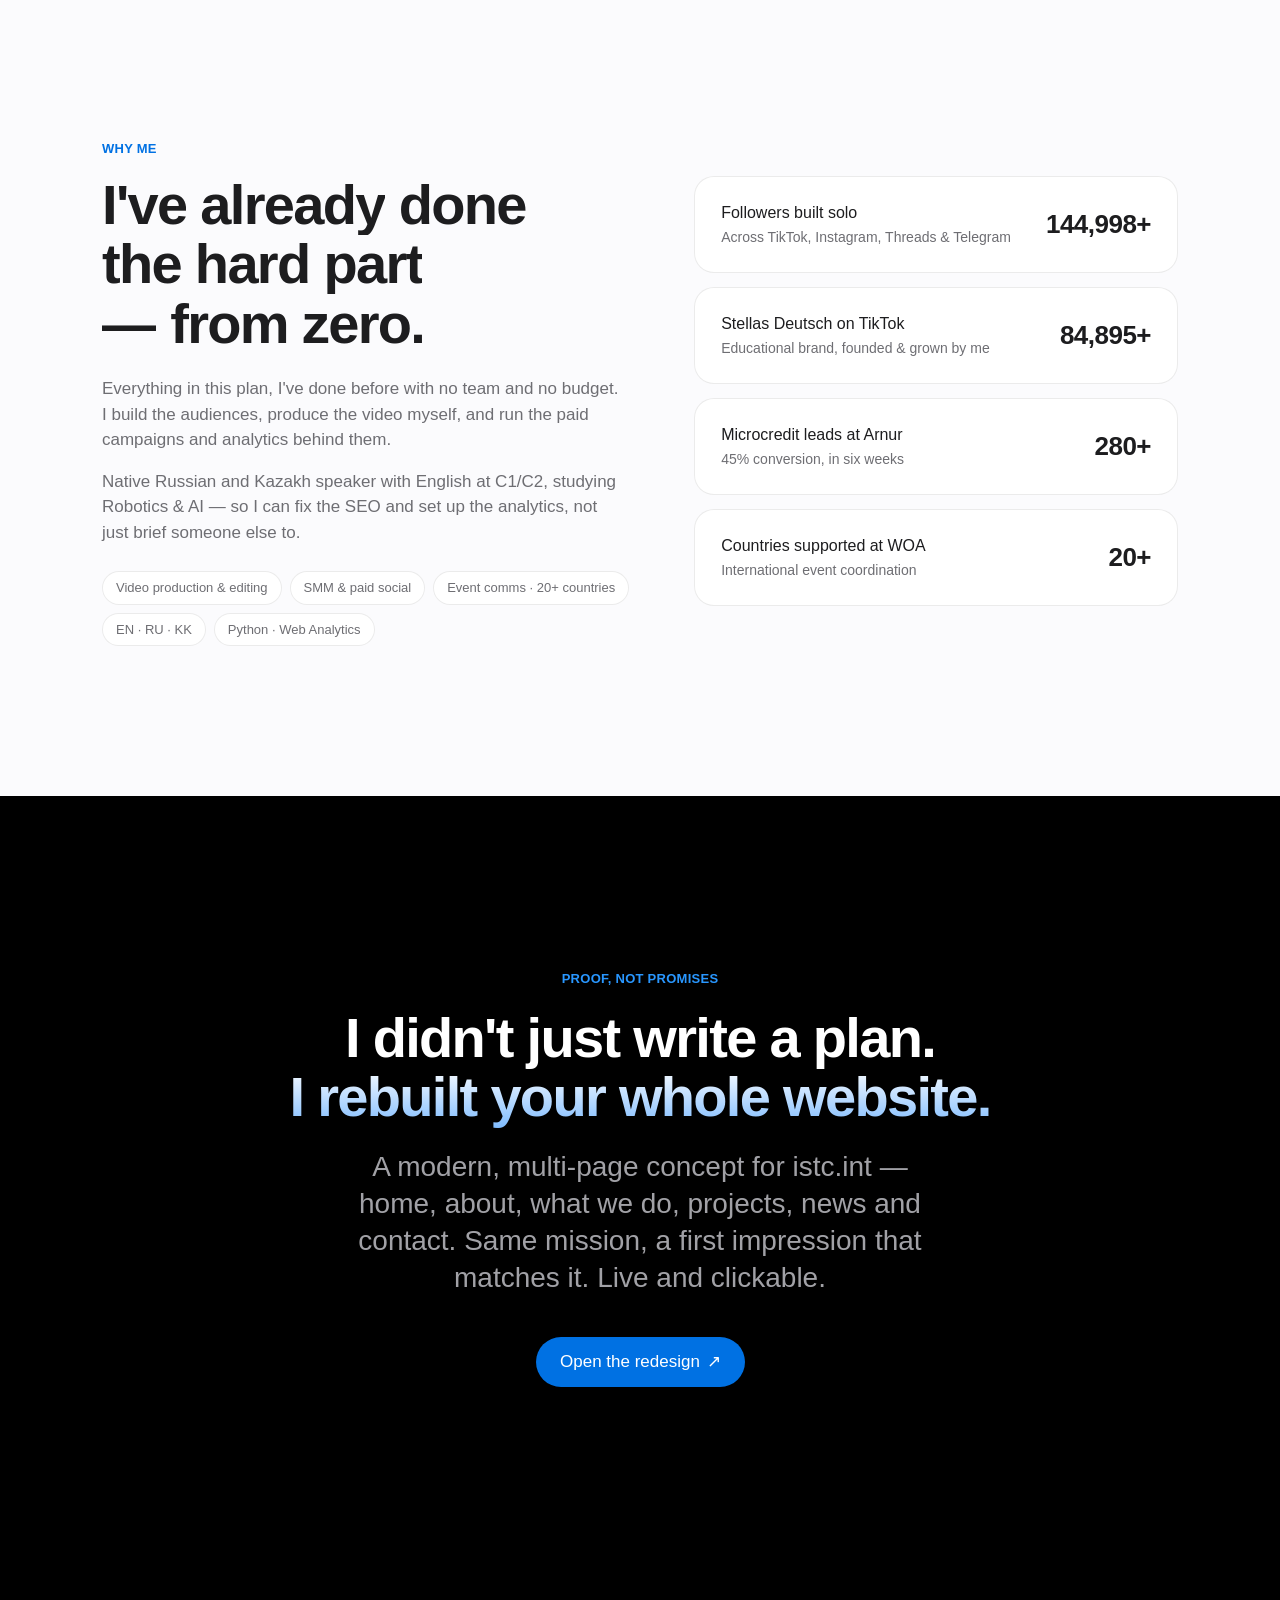
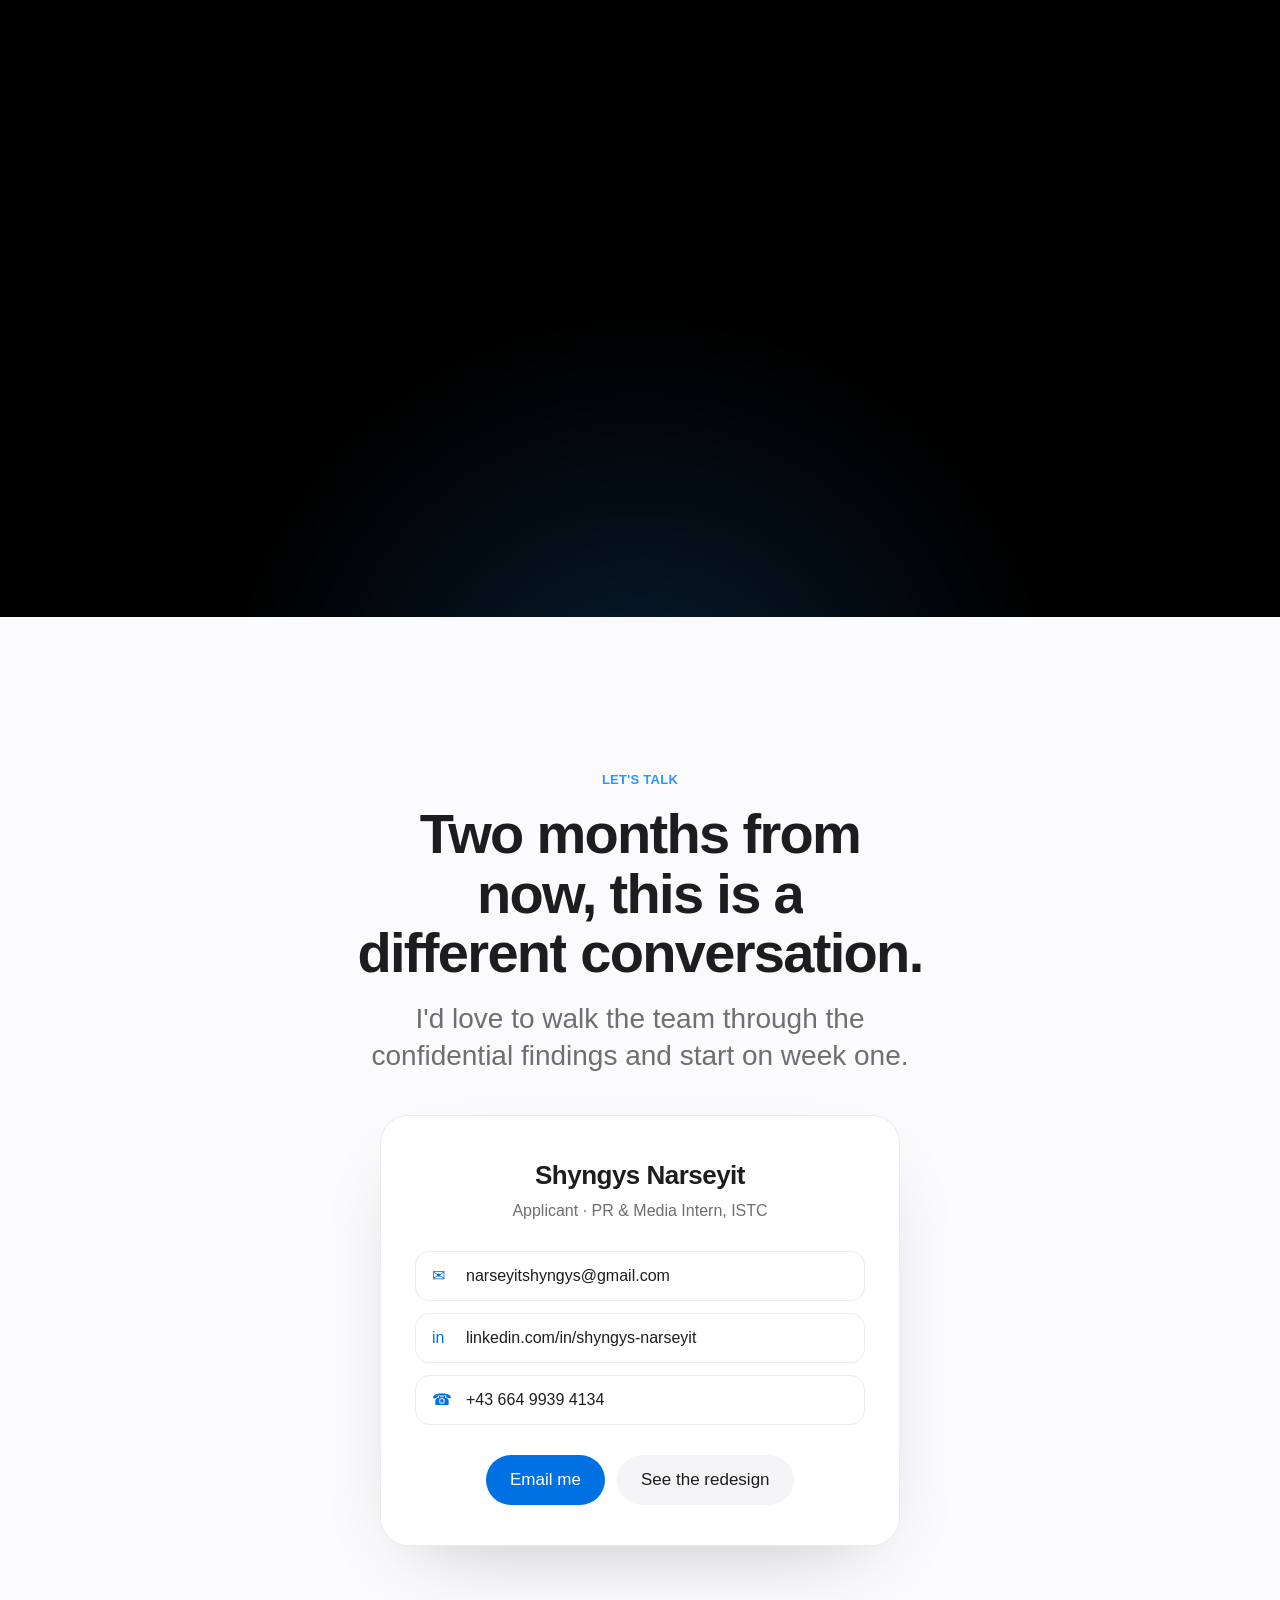
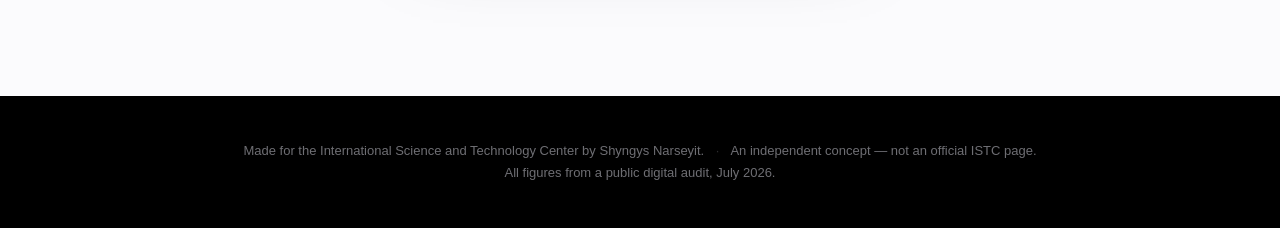
==== commit 5ef0dd48: "Add 'Craft' section to pitch with getlayers-style stacked-peel cards - New section proving science-c" ====
--- a/index.html
+++ b/index.html
@@ -236,8 +236,42 @@
   @keyframes marq{to{transform:translateX(-50%)}}
   .magnetic{will-change:transform}
 
+  /* ---------- CRAFT DECK (stacked peel cards) ---------- */
+  .deck{background:#ecebe4;color:#1d1d1f;padding:clamp(88px,12vw,132px) 0 clamp(150px,22vw,240px)}
+  .deck .eyebrow{color:var(--blue-solid)}
+  .deck .sec-head{max-width:820px;margin:0 auto;text-align:center}
+  .deck .sec-head .h2{margin:16px 0 18px}
+  .deck .sec-head .lead{color:#6e6e73}
+  .deck-stack{max-width:960px;margin:60px auto 0}
+  .deck-card{position:sticky;top:calc(72px + var(--i,0)*34px);margin-bottom:30px}
+  .deck-inner{background:#fff;border-radius:24px;overflow:hidden;display:grid;grid-template-columns:40% 1fr;min-height:400px;
+    box-shadow:0 40px 80px -40px rgba(0,0,0,.4),0 2px 10px rgba(0,0,0,.05);border:1px solid rgba(0,0,0,.05);
+    transform-origin:top center;will-change:transform,filter}
+  .dc-media{position:relative;overflow:hidden;min-height:220px}
+  .dc-media::after{content:"";position:absolute;inset:0;background:radial-gradient(120% 80% at 25% 15%,rgba(255,255,255,.35),transparent 55%);mix-blend-mode:screen}
+  .dc-media::before{content:"";position:absolute;inset:0;background:linear-gradient(120deg,transparent 60%,rgba(0,0,0,.18))}
+  .dc-body{padding:30px 36px 34px;display:flex;flex-direction:column}
+  .dc-top{display:flex;justify-content:space-between;align-items:center;gap:12px;margin-bottom:22px}
+  .dc-cat{font-size:11.5px;font-weight:700;letter-spacing:.04em;text-transform:uppercase;color:var(--blue-solid);background:rgba(0,113,227,.09);padding:6px 12px;border-radius:20px;white-space:nowrap}
+  .dc-handle{font-size:13px;color:#86868b;display:flex;align-items:center;gap:6px;white-space:nowrap}
+  .dc-quote{font-size:clamp(17px,1.9vw,22px);line-height:1.42;font-weight:500;letter-spacing:-.012em;color:#1d1d1f;white-space:pre-line}
+  .dc-gloss{margin-top:auto;padding-top:20px;font-size:14.5px;color:#6e6e73;line-height:1.5;display:flex;gap:9px;align-items:flex-start}
+  .dc-gloss .arrow{color:var(--blue-solid);font-weight:700;flex:none}
+  .g-green{background:#0d1f12;background-image:conic-gradient(from 205deg at 48% 60%,#123d1a 0deg,#3ddc84 42deg,#eafff2 72deg,#b06cff 112deg,#2a0a5e 152deg,#123d1a 210deg,#7c3aed 262deg,#b6ff5e 306deg,#123d1a 360deg)}
+  .g-red{background:#7a0b2e;background-image:radial-gradient(130% 110% at 22% 18%,#ff2e63 0%,#ff6a00 42%,#ffd200 74%,#ff2e63 100%)}
+  .g-purple{background:#160a2e;background-image:conic-gradient(from 160deg at 55% 48%,#1a0b2e 0deg,#a855f7 60deg,#f5d0fe 100deg,#22c55e 150deg,#bef264 200deg,#3b0764 280deg,#1a0b2e 360deg)}
+  .g-blue{background:#0a2a4a;background-image:radial-gradient(120% 130% at 30% 72%,#f9d423 0%,#2bd2a4 52%,#1e6ff2 88%,#0a2a4a 100%)}
+  .g-pink{background:#7a0b4a;background-image:conic-gradient(from 300deg at 40% 45%,#ff0f7b 0deg,#f89b29 90deg,#ffe1c4 150deg,#ff5fa2 220deg,#ff0f7b 360deg)}
+  @media(max-width:720px){
+    .deck-inner{grid-template-columns:1fr;min-height:0}
+    .dc-media{min-height:150px}
+    .deck-card{top:calc(64px + var(--i,0)*26px)}
+  }
+
   @media(prefers-reduced-motion:reduce){
     *{animation:none !important;transition:none !important;scroll-behavior:auto !important}
+    .deck-card{position:static}
+    .deck-inner{transform:none !important;filter:none !important}
     .cursor-dot,.cursor-ring{display:none}
     html.has-cursor,html.has-cursor *{cursor:auto !important}
     .split .wi,.blur-in{opacity:1;transform:none;filter:none}
@@ -256,6 +290,7 @@
       <div class="nav-links">
         <a href="#situation" data-i18n="nav_situation">Situation</a>
         <a href="#match" data-i18n="nav_fit">The fit</a>
+        <a href="#craft" data-i18n="nav_craft">Craft</a>
         <a href="#plan" data-i18n="nav_plan">The Plan</a>
         <a href="redesign/" target="_blank" rel="noopener" data-i18n="nav_redesign">Redesign ↗</a>
       </div>
@@ -347,6 +382,63 @@
         <div class="istc-side"></div>
         <div class="me-side"><span class="big" data-count="145000" data-suffix="+">0</span> <span data-i18n="fit_total_r">followers across platforms</span></div>
       </div>
+    </div>
+  </div>
+</section>
+
+<!-- CRAFT DECK -->
+<section class="band deck" id="craft">
+  <div class="wrap">
+    <div class="sec-head reveal">
+      <span class="eyebrow" data-i18n="craft_eyebrow">The craft</span>
+      <h2 class="h2" data-i18n="craft_h2">I make complex science impossible to scroll past.</h2>
+      <p class="lead" data-i18n="craft_lead">The exact skill ISTC is missing — turning dense research into content people actually read. Real posts from my Threads.</p>
+    </div>
+    <div class="deck-stack">
+      <article class="deck-card" style="--i:0"><div class="deck-inner">
+        <div class="dc-media g-green"></div>
+        <div class="dc-body">
+          <div class="dc-top"><span class="dc-cat" data-i18n="dc1_cat">Complex → simple</span><span class="dc-handle">Threads · @shyngys_narseyit</span></div>
+          <p class="dc-quote">«Как-то взялся за английский. Наткнулся на слово get. Подумал: три буквы, дело на минуту. Потратил неделю. Расскажу, чтобы вы неделю не теряли.»</p>
+          <p class="dc-gloss"><span class="arrow">↳</span> <span data-i18n="dc1_gloss">The English word “get” has ten meanings. I turned grammar into a thread people actually finished.</span></p>
+        </div>
+      </div></article>
+
+      <article class="deck-card" style="--i:1"><div class="deck-inner">
+        <div class="dc-media g-red"></div>
+        <div class="dc-body">
+          <div class="dc-top"><span class="dc-cat" data-i18n="dc2_cat">Complex → simple</span><span class="dc-handle">Threads · @shyngys_narseyit</span></div>
+          <p class="dc-quote">«Учил английский. Дошёл до артиклей. Думаю — ну это же просто, три слова: a, an, the. Потратил полгода. Расскажу, чтобы вы полгода не теряли.»</p>
+          <p class="dc-gloss"><span class="arrow">↳</span> <span data-i18n="dc2_gloss">Articles — a, an, the — explained so they finally stick.</span></p>
+        </div>
+      </div></article>
+
+      <article class="deck-card" style="--i:2"><div class="deck-inner">
+        <div class="dc-media g-purple"></div>
+        <div class="dc-body">
+          <div class="dc-top"><span class="dc-cat" data-i18n="dc3_cat">Science that spreads</span><span class="dc-handle">Threads · @shyngys_narseyit</span></div>
+          <p class="dc-quote">«Учусь на Robotics &amp; AI в Австрии. Была домашка: научить YOLO считать клетки крови под микроскопом — эритроциты, лейкоциты, тромбоциты. Датасет BCCD, 364 картинки.»</p>
+          <p class="dc-gloss"><span class="arrow">↳</span> <span data-i18n="dc3_gloss">A deep-learning computer-vision project, retold so non-scientists keep reading.</span></p>
+        </div>
+      </div></article>
+
+      <article class="deck-card" style="--i:3"><div class="deck-inner">
+        <div class="dc-media g-blue"></div>
+        <div class="dc-body">
+          <div class="dc-top"><span class="dc-cat" data-i18n="dc4_cat">Science that spreads</span><span class="dc-handle">Threads · @narseyit_shyngys</span></div>
+          <p class="dc-quote">“I study Robotics and AI in Austria. The task was to teach YOLO to count blood cells on microscope slides — red cells, white cells, platelets. Dataset BCCD, 364 images.”</p>
+          <p class="dc-gloss"><span class="arrow">↳</span> <span data-i18n="dc4_gloss">The same science in English — because reach shouldn't stop at one language.</span></p>
+        </div>
+      </div></article>
+
+      <article class="deck-card" style="--i:4"><div class="deck-inner">
+        <div class="dc-media g-pink"></div>
+        <div class="dc-body">
+          <div class="dc-top"><span class="dc-cat" data-i18n="dc5_cat">Social &amp; human</span><span class="dc-handle">Threads · @shyngys_narseyit</span></div>
+          <p class="dc-quote">«Учёба за границей — это не мечта, это испытание на прочность. Говорю как парень, который прошёл через это в Австрии. Сам. Без “запасного плана”.»</p>
+          <p class="dc-gloss"><span class="arrow">↳</span> <span data-i18n="dc5_gloss">Honest, social stories that build a loyal audience — the human side of a science brand.</span></p>
+        </div>
+      </div></article>
     </div>
   </div>
 </section>
@@ -522,6 +614,27 @@
 
   var io=new IntersectionObserver(function(es){es.forEach(function(e){if(e.isIntersecting){e.target.classList.add('in');io.unobserve(e.target);}});},{threshold:0.14,rootMargin:'0px 0px -8% 0px'});
   document.querySelectorAll('.reveal').forEach(function(el){io.observe(el);});
+
+  /* craft deck — peel/scale as the next card slides over */
+  var deckCards=Array.prototype.slice.call(document.querySelectorAll('.deck-card'));
+  if(deckCards.length && !reduce){
+    var deckTick=function(){
+      for(var i=0;i<deckCards.length;i++){
+        var inner=deckCards[i].querySelector('.deck-inner');
+        var next=deckCards[i+1];
+        if(!next){inner.style.transform='none';inner.style.filter='none';continue;}
+        var stick=deckCards[i].getBoundingClientRect().top;
+        var nextTop=next.getBoundingClientRect().top;
+        var h=deckCards[i].offsetHeight||1;
+        var p=1-Math.min(Math.max((nextTop-stick)/h,0),1);
+        inner.style.transform='scale('+(1-p*0.055).toFixed(4)+')';
+        inner.style.filter='brightness('+(1-p*0.12).toFixed(4)+')';
+      }
+    };
+    window.addEventListener('scroll',deckTick,{passive:true});
+    window.addEventListener('resize',deckTick,{passive:true});
+    deckTick();
+  }
 
   /* ---- i18n ---- */
   var I18N={
@@ -594,7 +707,14 @@
       ct_lead:"I'd love to walk the team through the confidential findings and start on week one.",
       ct_role:"Applicant · PR & Media Intern, ISTC",ct_btn1:"Email me",ct_btn2:"See the redesign",
       ft_1:"Made for the International Science and Technology Center by Shyngys Narseyit.",
-      ft_2:"An independent concept — not an official ISTC page.",ft_3:"All figures from a public digital audit, July 2026."
+      ft_2:"An independent concept — not an official ISTC page.",ft_3:"All figures from a public digital audit, July 2026.",
+      nav_craft:"Craft",
+      craft_eyebrow:"The craft", craft_h2:"I make complex science impossible to scroll past.", craft_lead:"The exact skill ISTC is missing — turning dense research into content people actually read. Real posts from my Threads.",
+      dc1_cat:"Complex → simple", dc1_gloss:"The English word “get” has ten meanings. I turned grammar into a thread people actually finished.",
+      dc2_cat:"Complex → simple", dc2_gloss:"Articles — a, an, the — explained so they finally stick.",
+      dc3_cat:"Science that spreads", dc3_gloss:"A deep-learning computer-vision project, retold so non-scientists keep reading.",
+      dc4_cat:"Science that spreads", dc4_gloss:"The same science in English — because reach shouldn't stop at one language.",
+      dc5_cat:"Social & human", dc5_gloss:"Honest, social stories that build a loyal audience — the human side of a science brand."
     },
     ru:{
       title:"Два месяца для ISTC — Шынгыс Нарсейіт",
@@ -665,7 +785,14 @@
       ct_lead:"С радостью проведу команду по конфиденциальным находкам и начну с первой недели.",
       ct_role:"Кандидат · Стажёр по PR и медиа, ISTC",ct_btn1:"Написать мне",ct_btn2:"Смотреть редизайн",
       ft_1:"Сделано для Международного научно-технического центра Шынгысом Нарсейітом.",
-      ft_2:"Независимый концепт — не официальная страница ISTC.",ft_3:"Все цифры — из публичного цифрового аудита, июль 2026."
+      ft_2:"Независимый концепт — не официальная страница ISTC.",ft_3:"Все цифры — из публичного цифрового аудита, июль 2026.",
+      nav_craft:"Контент",
+      craft_eyebrow:"Ремесло", craft_h2:"Я делаю сложную науку такой, что мимо не пролистнёшь.", craft_lead:"Ровно тот навык, которого не хватает ISTC, — превращать плотные исследования в контент, который реально читают. Настоящие посты из моих Threads.",
+      dc1_cat:"Сложное → просто", dc1_gloss:"У английского слова «get» десяток значений. Я превратил грамматику в тред, который дочитывают до конца.",
+      dc2_cat:"Сложное → просто", dc2_gloss:"Артикли — a, an, the — объяснил так, чтобы они наконец улеглись в голове.",
+      dc3_cat:"Наука с охватом", dc3_gloss:"Проект по компьютерному зрению и глубокому обучению, рассказанный так, что не-учёные дочитывают.",
+      dc4_cat:"Наука с охватом", dc4_gloss:"Та же наука на английском — потому что охват не должен упираться в один язык.",
+      dc5_cat:"Соц. и человеческое", dc5_gloss:"Честные социальные истории, которые собирают лояльную аудиторию, — человеческая сторона научного бренда."
     },
     kk:{
       title:"ISTC үшін екі ай — Шыңғыс Нарсейіт",
@@ -736,7 +863,14 @@
       ct_lead:"Команданы құпия находкалармен таныстырып, бірінші аптадан бастауға қуаныштымын.",
       ct_role:"Үміткер · PR және медиа тағылымдамашысы, ISTC",ct_btn1:"Маған жазу",ct_btn2:"Жаңа дизайнды көру",
       ft_1:"Халықаралық ғылым және технология орталығы үшін Шыңғыс Нарсейіт жасаған.",
-      ft_2:"Тәуелсіз концепт — ISTC-нің ресми беті емес.",ft_3:"Барлық сандар — 2026 жылғы шілдедегі ашық цифрлық аудиттен."
+      ft_2:"Тәуелсіз концепт — ISTC-нің ресми беті емес.",ft_3:"Барлық сандар — 2026 жылғы шілдедегі ашық цифрлық аудиттен.",
+      nav_craft:"Контент",
+      craft_eyebrow:"Шеберлік", craft_h2:"Мен күрделі ғылымды жанап өтуге болмайтындай етемін.", craft_lead:"ISTC-ге дәл жетпейтін дағды — қою зерттеулерді адамдар шынымен оқитын контентке айналдыру. Менің Threads-тегі нақты жазбаларым.",
+      dc1_cat:"Күрделі → қарапайым", dc1_gloss:"Ағылшынның «get» сөзінің он мағынасы бар. Мен грамматиканы соңына дейін оқылатын тредке айналдырдым.",
+      dc2_cat:"Күрделі → қарапайым", dc2_gloss:"Артикльдер — a, an, the — ақыры есте қалатындай етіп түсіндірдім.",
+      dc3_cat:"Қамтуы бар ғылым", dc3_gloss:"Терең оқыту мен компьютерлік көру жобасы, ғалым емес адам да оқитындай баяндалған.",
+      dc4_cat:"Қамтуы бар ғылым", dc4_gloss:"Сол ғылым ағылшынша — өйткені қамту бір тілмен шектелмеуі керек.",
+      dc5_cat:"Әлеуметтік әрі адами", dc5_gloss:"Адал әлеуметтік әңгімелер — адал аудитория жинайтын, ғылыми брендтің адами жағы."
     }
   };
   function fmtNum(n,lang){try{return n.toLocaleString(lang==='en'?'en-US':(lang==='ru'?'ru-RU':'ru-RU'));}catch(e){return String(n);}}
